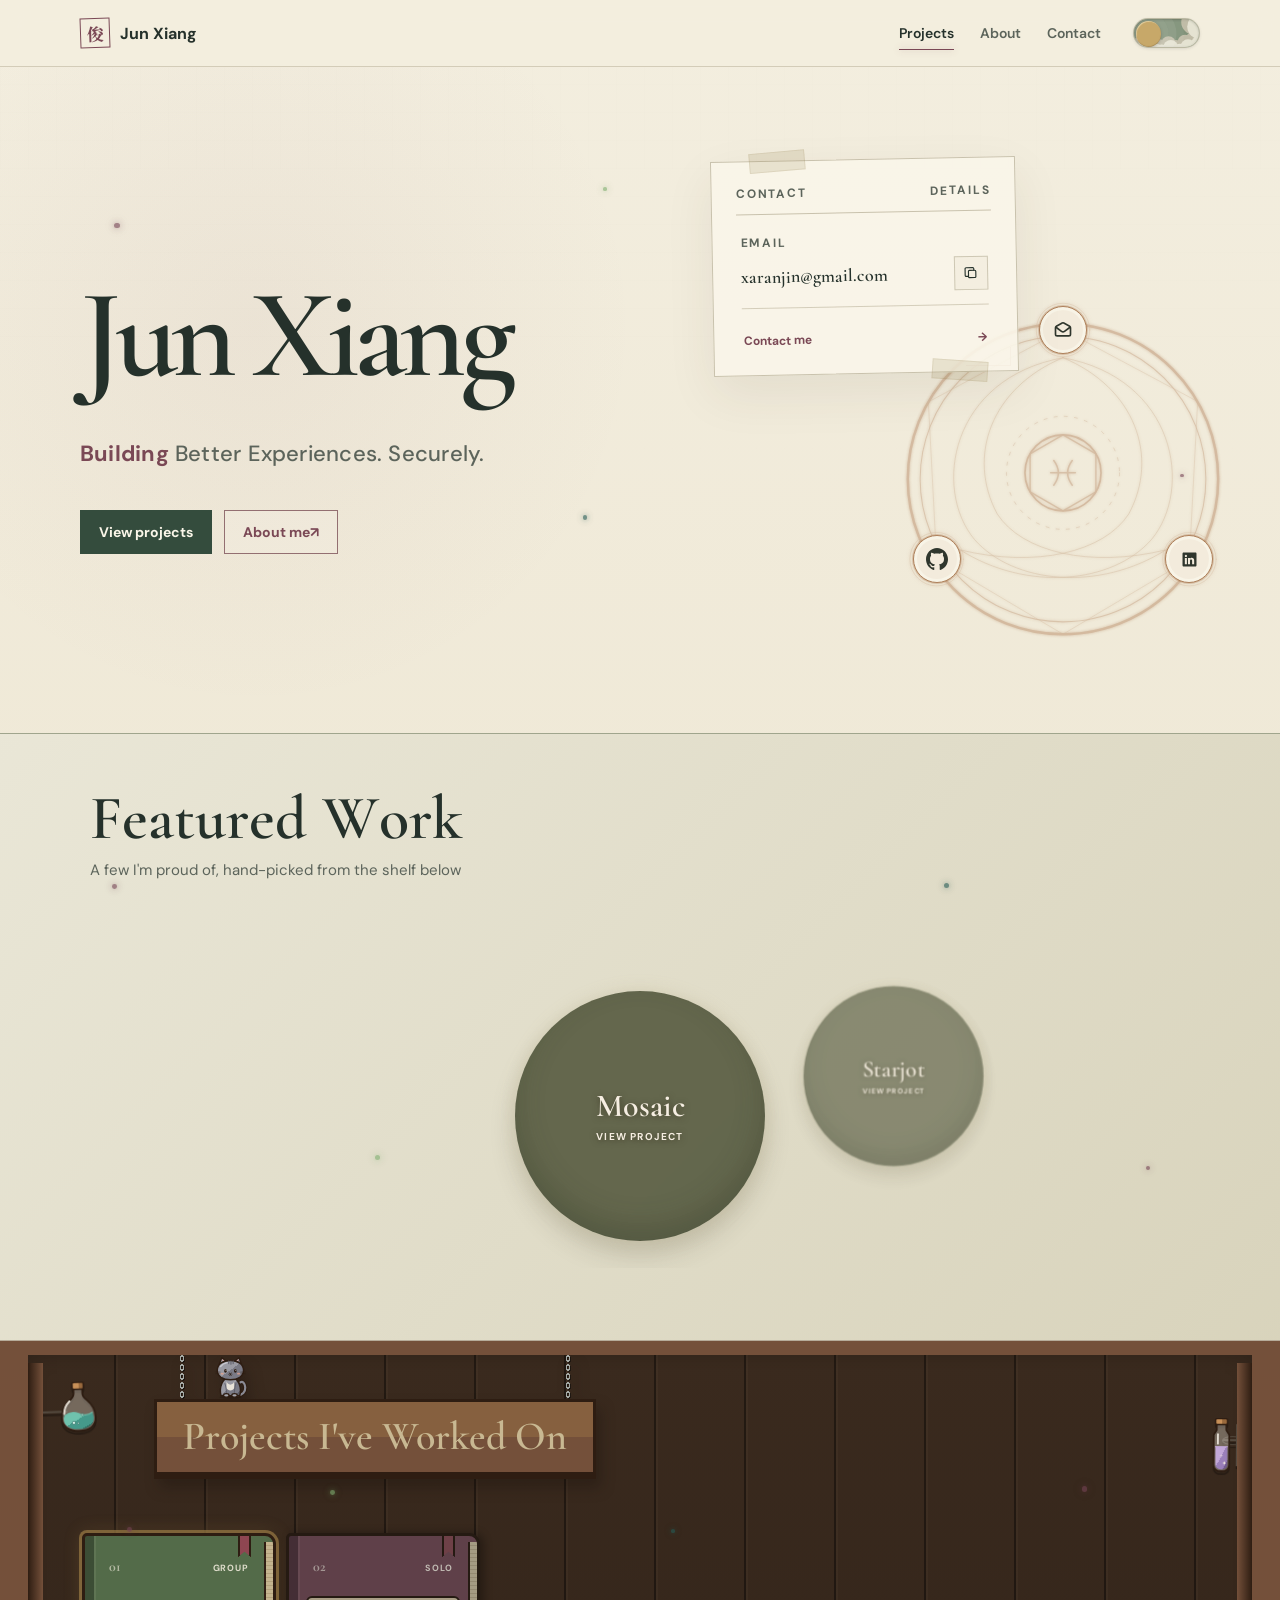
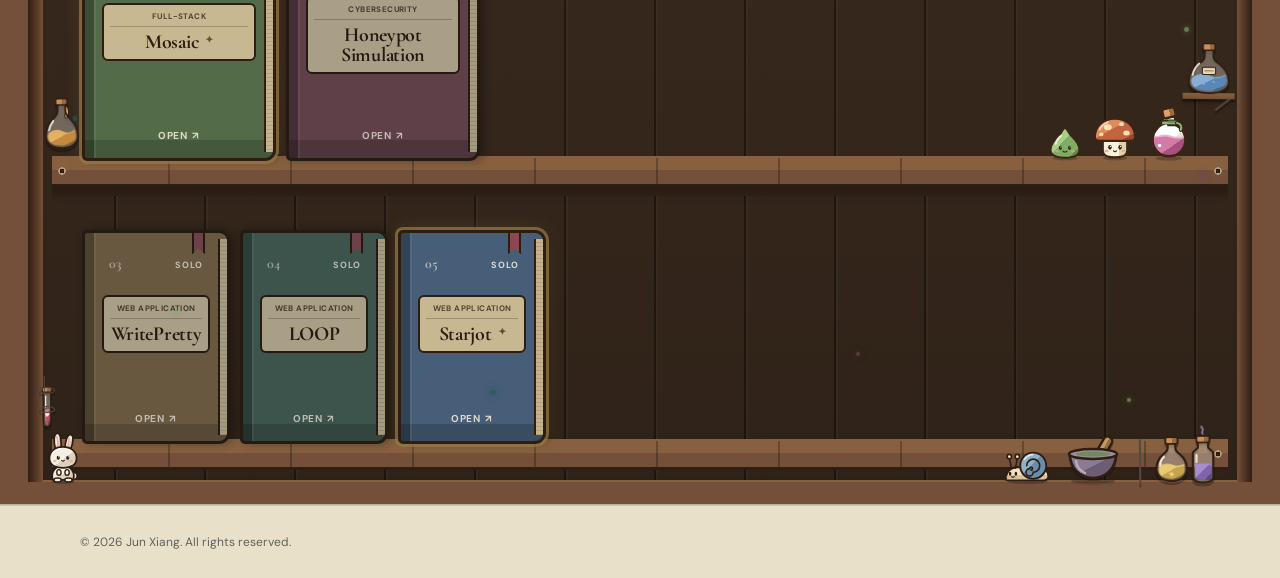
==== index.html @ 61f3265f "Refine accessibility and animation performance - Pause featured canvases and spirit lights only whil" ====
<!DOCTYPE html>
<html lang="en">
<head>
  <meta charset="UTF-8">
  <meta name="viewport" content="width=device-width, initial-scale=1.0">
  <meta name="description" content="My portfolio featuring work in security, full-stack development, and interactive tools.">
  <title>Portfolio | Jun Xiang</title>

  <link rel="preconnect" href="https://fonts.googleapis.com">
  <link rel="preconnect" href="https://fonts.gstatic.com" crossorigin>
  <link href="https://fonts.googleapis.com/css2?family=Cormorant+Garamond:wght@500;600;700&family=DM+Sans:wght@400;500;600;700&display=swap" rel="stylesheet">
  <!-- Logo Character -->
  <link href="https://fonts.googleapis.com/css2?family=Noto+Serif+SC:wght@600&text=%E4%BF%8A&display=swap" rel="stylesheet">

  <!-- Website Icons -->
  <link rel="icon" type="image/png" sizes="32x32" href="assets/icons/portfolio-favicon-32.png"> <!-- For browsers that use 32x32 -->
  <link rel="icon" type="image/png" sizes="16x16" href="assets/icons/portfolio-favicon-16.png"> <!-- For older browsers -->
  <link rel="icon" type="image/svg+xml" sizes="any" href="assets/icons/portfolio-favicon.svg">  <!-- For supported browsers -->
  <link rel="apple-touch-icon" sizes="180x180" href="assets/icons/portfolio-apple-icon.png">    <!-- For apple icons -->

  <!-- Social Sharing Preview -->
  <meta property="og:type" content="website">
  <meta property="og:url" content="https://asorajx.github.io/portfolio/">
  <meta property="og:site_name" content="Jun Xiang">
  <meta property="og:title" content="Portfolio | Jun Xiang">
  <meta property="og:description" content="Things I'm building and learning along the way.">
  <meta property="og:image" content="https://asorajx.github.io/portfolio/assets/icons/share-preview.png">
  <meta property="og:image:width" content="1200">
  <meta property="og:image:height" content="630">
  <meta property="og:image:alt" content="Jun Xiang beside a brush-calligraphy 俊 on parchment, with an ink branch and a plum seal">
  <meta name="twitter:card" content="summary_large_image">
  <meta name="twitter:image" content="https://asorajx.github.io/portfolio/assets/icons/share-preview.png">

  <script>
    try {
      document.documentElement.dataset.theme =
        localStorage.getItem('portfolio-theme') ||
        (matchMedia('(prefers-color-scheme: light)').matches ? 'light' : 'dark');

      if (sessionStorage.getItem('portfolio-page-transition')) {
        document.documentElement.dataset.pageTransition = 'ready';
      }
    } catch (error) {}

    /* Jump straight to a linked section instead of smooth-scrolling the whole page on arrival. */
    if (location.hash) {
      document.documentElement.style.scrollBehavior = 'auto';
      addEventListener('load', () => requestAnimationFrame(() => {
        document.documentElement.style.removeProperty('scroll-behavior');
      }));
    }
  </script>
  <link rel="stylesheet" href="style.css">
  <link rel="stylesheet" href="home.css">
  <link rel="stylesheet" href="shelf.css">
  <link rel="stylesheet" href="featured.css">
  <!-- Book Preview Styles -->
  <link rel="stylesheet" href="projects.css">
  <link rel="stylesheet" href="project-preview.css">
  <meta name="theme-color" content="#f3eedf" media="(prefers-color-scheme: light)">
  <meta name="theme-color" content="#19211d" media="(prefers-color-scheme: dark)">
</head>

<body>
  <a class="skip-link" href="#main">Skip to Content</a>


  <!-- =========================
       Page Transition
       ========================= -->

  <div class="page-transition" aria-hidden="true">
    <svg class="page-transition__filter-defs" aria-hidden="true">
      <filter id="pageTransitionWaterSoft" x="-12%" y="-55%" width="124%" height="210%">
        <feTurbulence
          type="turbulence"
          baseFrequency="0.006 0.009"
          numOctaves="2"
          seed="4"
          result="turbulence"
        >
          <animate
            attributeName="baseFrequency"
            dur="3.2s"
            values="0.006 0.009; 0.011 0.014; 0.006 0.009"
            repeatCount="indefinite"
          ></animate>
        </feTurbulence>
        <feDisplacementMap
          in="SourceGraphic"
          in2="turbulence"
          scale="11"
          xChannelSelector="R"
          yChannelSelector="G"
        ></feDisplacementMap>
      </filter>

      <filter id="pageTransitionWaterStrong" x="-12%" y="-55%" width="124%" height="210%">
        <feTurbulence
          type="turbulence"
          baseFrequency="0.008 0.011"
          numOctaves="2"
          seed="8"
          result="turbulence"
        >
          <animate
            attributeName="baseFrequency"
            dur="2.4s"
            values="0.008 0.011; 0.014 0.018; 0.009 0.013; 0.008 0.011"
            repeatCount="indefinite"
          ></animate>
        </feTurbulence>
        <feDisplacementMap
          in="SourceGraphic"
          in2="turbulence"
          scale="0"
          xChannelSelector="R"
          yChannelSelector="G"
        ></feDisplacementMap>
      </filter>
    </svg>


  </div>


  <!-- =========================
       Header and Navigation
       ========================= -->

  <header class="site-header">
    <div class="container nav-wrapper">
      <a class="logo" href="#home" aria-label="Jun Xiang home">
        <span class="logo-mark" lang="zh-CN" aria-hidden="true">俊</span>
        <span>Jun Xiang</span>
      </a>

      <nav class="nav-links" aria-label="Primary navigation">
        <a class="active" href="#projects">Projects</a>
        <a href="about.html">About</a>
        <a href="#contact" data-contact-nav>Contact</a>
      </nav>

      <label class="theme-toggle theme-switch" title="Toggle light and dark theme">
        <input
          id="themeToggle"
          type="checkbox"
          class="theme-switch__checkbox"
          aria-label="Switch to light theme"
        >

        <span class="theme-switch__container" aria-hidden="true">
          <span class="theme-switch__clouds"></span>

          <span class="theme-switch__stars-container">
            <svg xmlns="http://www.w3.org/2000/svg" viewBox="0 0 144 55" fill="none">
              <path
                fill="currentColor"
                fill-rule="evenodd"
                clip-rule="evenodd"
                d="M135.831 3.00688C135.055 3.85027 134.111 4.29946 133 4.35447C134.111 4.40947 135.055 4.85867 135.831 5.71123C136.607 6.55462 136.996 7.56303 136.996 8.72727C136.996 7.95722 137.172 7.25134 137.525 6.59129C137.886 5.93124 138.372 5.39954 138.98 5.00535C139.598 4.60199 140.268 4.39114 141 4.35447C139.88 4.2903 138.936 3.85027 138.16 3.00688C137.384 2.16348 136.996 1.16425 136.996 0C136.996 1.16425 136.607 2.16348 135.831 3.00688ZM31 23.3545C32.1114 23.2995 33.0551 22.8503 33.8313 22.0069C34.6075 21.1635 34.9956 20.1642 34.9956 19C34.9956 20.1642 35.3837 21.1635 36.1599 22.0069C36.9361 22.8503 37.8798 23.2903 39 23.3545C38.2679 23.3911 37.5976 23.602 36.9802 24.0053C36.3716 24.3995 35.8864 24.9312 35.5248 25.5913C35.172 26.2513 34.9956 26.9572 34.9956 27.7273C34.9956 26.563 34.6075 25.5546 33.8313 24.7112C33.0551 23.8587 32.1114 23.4095 31 23.3545ZM0 36.3545C1.11136 36.2995 2.05513 35.8503 2.83131 35.0069C3.6075 34.1635 3.99559 33.1642 3.99559 32C3.99559 33.1642 4.38368 34.1635 5.15987 35.0069C5.93605 35.8503 6.87982 36.2903 8 36.3545C7.26792 36.3911 6.59757 36.602 5.98015 37.0053C5.37155 37.3995 4.88644 37.9312 4.52481 38.5913C4.172 39.2513 3.99559 39.9572 3.99559 40.7273C3.99559 39.563 3.6075 38.5546 2.83131 37.7112C2.05513 36.8587 1.11136 36.4095 0 36.3545ZM56.8313 24.0069C56.0551 24.8503 55.1114 25.2995 54 25.3545C55.1114 25.4095 56.0551 25.8587 56.8313 26.7112C57.6075 27.5546 57.9956 28.563 57.9956 29.7273C57.9956 28.9572 58.172 28.2513 58.5248 27.5913C58.8864 26.9312 59.3716 26.3995 59.9802 26.0053C60.5976 25.602 61.2679 25.3911 62 25.3545C60.8798 25.2903 59.9361 24.8503 59.1599 24.0069C58.3837 23.1635 57.9956 22.1642 57.9956 21C57.9956 22.1642 57.6075 23.1635 56.8313 24.0069ZM81 25.3545C82.1114 25.2995 83.0551 24.8503 83.8313 24.0069C84.6075 23.1635 84.9956 22.1642 84.9956 21C84.9956 22.1642 85.3837 23.1635 86.1599 24.0069C86.9361 24.8503 87.8798 25.2903 89 25.3545C88.2679 25.3911 87.5976 25.602 86.9802 26.0053C86.3716 26.3995 85.8864 26.9312 85.5248 27.5913C85.172 28.2513 84.9956 28.9572 84.9956 29.7273C84.9956 28.563 84.6075 27.5546 83.8313 26.7112C83.0551 25.8587 82.1114 25.4095 81 25.3545ZM136 36.3545C137.111 36.2995 138.055 35.8503 138.831 35.0069C139.607 34.1635 139.996 33.1642 139.996 32C139.996 33.1642 140.384 34.1635 141.16 35.0069C141.936 35.8503 142.88 36.2903 144 36.3545C143.268 36.3911 142.598 36.602 141.98 37.0053C141.372 37.3995 140.886 37.9312 140.525 38.5913C140.172 39.2513 139.996 39.9572 139.996 40.7273C139.996 39.563 139.607 38.5546 138.831 37.7112C138.055 36.8587 137.111 36.4095 136 36.3545ZM101.831 49.0069C101.055 49.8503 100.111 50.2995 99 50.3545C100.111 50.4095 101.055 50.8587 101.831 51.7112C102.607 52.5546 102.996 53.563 102.996 54.7273C102.996 53.9572 103.172 53.2513 103.525 52.5913C103.886 51.9312 104.372 51.3995 104.98 51.00535C105.598 50.60199 106.268 50.39114 107 50.3545C105.88 50.2903 104.936 49.85027 104.16 49.00688C103.384 48.16348 102.996 47.16425 102.996 46C102.996 47.16425 102.607 48.16348 101.831 49.0069Z"
              ></path>
            </svg>
          </span>

          <span class="theme-switch__circle-container">
            <span class="theme-switch__sun-moon-container">
              <span class="theme-switch__moon">
                <span class="theme-switch__spot"></span>
                <span class="theme-switch__spot"></span>
                <span class="theme-switch__spot"></span>
              </span>
            </span>
          </span>
        </span>
      </label>
    </div>
  </header>

  <main id="main" tabindex="-1">


  <!-- =========================
       Hero and Contact
       ========================= -->

    <section id="home" class="hero">
      <div class="container hero-grid">
        <div class="hero-copy">
          <h1>Jun Xiang</h1>
          <p class="hero-tagline"><span class="hero-tagline__line"><em class="hero-tagline__accent">Building</em> Better Experiences.</span> <span class="hero-tagline__line">Securely.</span></p>
          <div class="hero-actions hero-actions-minimal">
            <a class="primary-button" href="#projects">View projects</a>
            <a class="text-link" href="about.html">About me <span aria-hidden="true">↗</span></a>
          </div>
        </div>

        <div id="contact" class="hero-note-wrap">
          <div class="magic-circle-stage" aria-label="Contact links">
            <svg class="magic-circle" viewBox="0 0 360 360" aria-hidden="true" focusable="false">
              <defs>
                <filter id="magicGlow" x="-35%" y="-35%" width="170%" height="170%">
                  <feGaussianBlur stdDeviation="1.35" result="blur"/>
                  <feMerge>
                    <feMergeNode in="blur"/>
                    <feMergeNode in="SourceGraphic"/>
                  </feMerge>
                </filter>
              </defs>
              <g class="magic-glyph" filter="url(#magicGlow)">

                <circle class="magic-ring magic-ring-outer" cx="180" cy="180" r="151"/>
                <circle class="magic-ring magic-ring-inner" cx="180" cy="180" r="139"/>

                <path class="magic-reflected-lines" d="M180 35 L49 105 L57 258 L180 331 L303 258 L311 105 Z"/>

                <path class="magic-crescent" d="M180 62 C290 82 307 190 266 239 C228 282 145 290 80 249 C154 267 220 251 244 214 C274 158 250 91 180 62 Z"/>
                <path class="magic-crescent" transform="translate(360 0) scale(-1 1)" d="M180 62 C290 82 307 190 266 239 C228 282 145 290 80 249 C154 267 220 251 244 214 C274 158 250 91 180 62 Z"/>

                <circle class="magic-core-orbit" cx="180" cy="174" r="55"/>
                <circle class="magic-core" cx="180" cy="174" r="37"/>

                <path class="magic-core-mark" d="M180 137 L212 155.5 L212 192.5 L180 211 L148 192.5 L148 155.5 Z"/>

                <path class="magic-pisces" d="M171 162 Q180 174 171 186 M189 162 Q180 174 189 186 M168 174 H192"/>

                <circle class="magic-node-halo magic-node-email" cx="180" cy="35" r="26"/>
                <circle class="magic-seal magic-node-email" cx="180" cy="35" r="19"/>

                <circle class="magic-node-halo magic-node-github" cx="57" cy="258" r="26"/>
                <circle class="magic-seal magic-node-github" cx="57" cy="258" r="19"/>

                <circle class="magic-node-halo magic-node-linkedin" cx="303" cy="258" r="26"/>
                <circle class="magic-seal magic-node-linkedin" cx="303" cy="258" r="19"/>

              </g>
            </svg>

            <div class="magic-socials">
              <a
                class="magic-social-link magic-social-email"
                data-magic-node="email"
                href="mailto:xaranjin@gmail.com"
                aria-label="Send email"
                title="Email"
              >
                <span class="magic-social-icon magic-social-icon-email" aria-hidden="true"></span>
              </a>

              <a
                class="magic-social-link magic-social-github"
                data-magic-node="github"
                href="https://github.com/Asorajx"
                aria-label="GitHub"
                title="GitHub"
                target="_blank"
                rel="noopener noreferrer"
              >
                <span class="magic-social-icon magic-social-icon-github" aria-hidden="true"></span>
              </a>

              <a
                class="magic-social-link magic-social-linkedin"
                data-magic-node="linkedin"
                href="https://www.linkedin.com/in/junx1ang/"
                aria-label="LinkedIn"
                title="LinkedIn"
                target="_blank"
                rel="noopener noreferrer"
              >
                <span class="magic-social-icon magic-social-icon-linkedin" aria-hidden="true"></span>
              </a>
            </div>
          </div>

          <aside class="apothecary-note contact-note" aria-label="Contact information">
            <div class="note-topline">
              <span>Contact</span>
              <span>Details</span>
            </div>

            <div class="contact-note-body contact-note-compact">

              <div class="contact-email-block">
                <span class="contact-detail-label">Email</span>
                <div class="contact-email-line">

                  <a class="contact-email-address" href="mailto:xaranjin@gmail.com">xaranjin@gmail.com</a>
                  <button class="contact-copy-button" type="button" data-copy-email="xaranjin@gmail.com" aria-label="Copy email address" title="Copy email address">
                    <svg class="copy-symbol" viewBox="0 0 24 24" aria-hidden="true"><rect x="8" y="8" width="11" height="11" rx="1.5"></rect><path d="M16 8V5.5A1.5 1.5 0 0 0 14.5 4h-10A1.5 1.5 0 0 0 3 5.5v10A1.5 1.5 0 0 0 4.5 17H8"></path></svg>
                    <svg class="copy-check" viewBox="0 0 24 24" aria-hidden="true"><path d="m5 12 4 4 10-10"></path></svg>
                  </button>

                </div>
              </div>

              <button class="contact-form-button" type="button" data-open-contact>
                Contact me <span aria-hidden="true">→</span>
              </button>

            </div>
          </aside>
        </div>
      </div>
    </section>


  <!-- =========================
       Projects
       ========================= -->

    <section id="projects" class="featured-work section" aria-labelledby="featuredWorkTitle">
      <div class="featured-gallery">
        <div class="featured-work-heading">
          <h2 id="featuredWorkTitle" data-shimmer data-wave="false" data-duration="1">Featured Work</h2>
          <p class="featured-work-subtitle">A few I'm proud of, hand-picked from the shelf below</p>
        </div>

        <article class="featured-display">
          <canvas class="featured-background-canvas" aria-hidden="true"></canvas>
          <span class="featured-expansion" aria-hidden="true"></span>
          <div class="featured-list"></div>
          <div id="featuredDetails" class="featured-display-record" aria-labelledby="featuredProjectTitle" aria-hidden="true" inert>
            <button class="featured-dialog-close" type="button" aria-label="Close project details">×</button>
            <p class="eyebrow"></p>
            <h3 id="featuredProjectTitle"></h3>
            <p class="featured-description"></p>
            <a class="featured-display-link" href="#">Explore project <span aria-hidden="true">↗</span></a>
          </div>
        </article>
      </div>
    </section>

    <section id="bookshelf" class="section projects-section">
      <div class="projects-cabinet">
        <div class="bookshelf-stage">
          <div class="bookshelf" aria-label="Project bookshelf">
            <div class="bookshelf-sign">
              <div class="bookshelf-sign-board"><h2>Projects I've Worked On</h2></div>
              <img class="shelf-sprite shelf-sprite--cat" src="assets/shelf/cat.svg" alt="" aria-hidden="true">
            </div>
            <div class="shelf-potions" aria-hidden="true">
              <div class="potion-fixture potion-top-left">
                <span class="potion-bracket potion-bracket-short"></span>
                <img class="potion-bottle potion-round" src="assets/shelf/bottle-teal.svg" alt="">
              </div>

              <div class="potion-fixture potion-upper-right">
                <span class="potion-vial-bracket"></span>
                <img class="potion-bottle potion-vial" src="assets/shelf/bottle-lilac.svg" alt="">
              </div>

              <div class="potion-fixture potion-mid-left">
                <span class="potion-ledge"></span>
                <img class="potion-bottle potion-pear" src="assets/shelf/bottle-amber.svg" alt="">
              </div>

              <div class="potion-fixture potion-mid-right">
                <span class="potion-flask-stand"></span>
                <img class="potion-bottle potion-flask" src="assets/shelf/bottle-blue.svg" alt="">
              </div>

              <div class="potion-fixture potion-lower-left">
                <span class="potion-cage"></span>
                <img class="potion-bottle potion-tube" src="assets/shelf/bottle-ruby.svg" alt="">
              </div>

              <div class="potion-fixture potion-bottom-right potion-pair">
                <span class="potion-ledge potion-ledge-wide"></span>
                <img class="potion-bottle potion-small-round" src="assets/shelf/bottle-gold.svg" alt="">
                <img class="potion-bottle potion-small-square" src="assets/shelf/bottle-violet.svg" alt="">
              </div>

              <img class="mortar-set" src="assets/shelf/mortar.svg" alt="">
              <img class="shelf-sprite shelf-sprite--snail" src="assets/shelf/snail.svg" alt="">
              <img class="shelf-sprite shelf-sprite--bunny" src="assets/shelf/bunny.svg" alt="">
            </div>

            <!-- Project books are generated from the shared project data. -->
            <div id="projectSlider" class="project-library" aria-live="polite"></div>
          </div>
        </div>
      </div>
    </section>

  </main>


  <!-- =========================
       Footer
       ========================= -->

  <footer class="site-footer">
    <div class="container footer-inner">
      <p>© <span id="currentYear">2026</span> Jun Xiang. All rights reserved.</p>
    </div>
  </footer>


  <!-- =========================
       Contact Form
       ========================= -->

  <div id="contactModal" class="contact-modal" aria-hidden="true">
    <div
      id="contactDialog"
      class="contact-dialog"
      role="dialog"
      aria-modal="true"
      aria-labelledby="contactDialogTitle"
      aria-describedby="contactFormNote"
    >
      <button id="contactClose" class="contact-dialog-close" type="button" aria-label="Close contact form">
        <svg viewBox="0 0 24 24" aria-hidden="true"><path d="M7 7l10 10M17 7 7 17"></path></svg>
      </button>

      <div class="note-topline">
        <span>Message</span>
        <span>Contact</span>
      </div>

      <div class="contact-dialog-heading">
        <p class="eyebrow">Get in touch</p>
        <h2 id="contactDialogTitle">Contact me</h2>
      </div>

      <form
        id="contactForm"
        class="contact-form"
        action="https://formspree.io/f/mljgjpdq"
        method="POST"
      >
        <label class="contact-field">
          <span>Name</span>
          <input id="contactName" name="name" type="text" autocomplete="name" required>
        </label>

        <label class="contact-field">
          <span>Email</span>
          <input name="email" type="email" autocomplete="email" required>
        </label>

        <label class="contact-field">
          <span>Message</span>
          <textarea name="message" rows="5" required></textarea>
        </label>

        <p
          id="contactFormNote"
          class="contact-form-note"
          role="status"
          aria-live="polite"
          aria-atomic="true"
        >
          Your message will be sent directly through this form.
        </p>

        <button class="primary-button contact-submit" type="submit">Send message</button>
      </form>
    </div>
  </div>


  <!-- =========================
       Project Preview Overlay
       ========================= -->

  <div id="projectOverlay" class="project-overlay" aria-hidden="true">
    <div id="projectPopup" class="project-popup" role="dialog" aria-modal="true" aria-label="Opening project">
      <div id="popupInner" class="popup-inner">
        <!-- Book Page -->
        <div class="popup-face popup-back">
          <!-- Book Page Preview -->
        </div>
      </div>
    </div>
  </div>


  <!-- =========================
       Scripts
       ========================= -->

  <!-- Project data/renderer loads before the shared interaction script. -->
  <script src="project-data.js"></script>
  <script src="shelf.js"></script>
  <script src="crystal-ball.js"></script>
  <script src="featured.js"></script>
  <script src="project-preview.js"></script>
  <script src="script.js"></script>
</body>
</html>
---- style.css ----
/* =========================
   Theme Colors
   ========================= */

:root {
  --paper: #f3eedf;
  --paper-deep: #e9e0c9;
  --surface: #faf6e9;
  --surface-2: #f0ead8;
  --ink: #25312b;
  --muted: #5c645b;
  --line: #c9c2ad;
  --green: #536f52;
  --green-deep: #344c3d;
  --plum: #7a4855;
  --plum-deep: #5e3440;
  --gold: #9a7b45;
  --max-width: 1120px;
  --text-micro: 12px;
  --text-sm: 14px;
  --text-base: 16px;
  --text-lg: 20px;
  --hit-target: 44px;
  --btn-lift: translateY(-2px);
  --focus-ring: 2px solid var(--gold);
  --focus-ring-offset: 5px;
  --font-serif: "Cormorant Garamond", Georgia, serif;
  --font-sans: "DM Sans", system-ui, sans-serif;
  --shadow: 0 18px 50px rgba(63, 54, 37, 0.08);
  --shelf: #725b46;
  --shelf-dark: #46382c;
  --shelf-back: #5f4d3c;
  --shelf-back-deep: #4d3e31;
  --projects-bg: #e5ddcf;
  --projects-bg-deep: #d8cdbc;
  --projects-accent: #927f72;
  --magic: #a56d43;
  --magic-glow: rgba(165, 109, 67, .18);
  --toggle-day-bg: #819279;
  --toggle-night-bg: #26342f;
  --toggle-sun: #c7a869;
  --toggle-moon: #e2dccd;
  --toggle-moon-spot: #8f7c74;
  --toggle-stars: #e9e0c9;
  --toggle-cloud: #f3eedf;
  --toggle-cloud-back: #c9c2ad;
  --spirit-a: #754354;
  --spirit-b: #7fae70;
  --spirit-c: #245b55;
}

/* Dark mode overrides the shared theme colors above. */
[data-theme="dark"] {
  --paper: #19211d;
  --paper-deep: #202a24;
  --surface: #232e28;
  --surface-2: #29362f;
  --ink: #eee9da;
  --muted: #b7b9ad;
  --line: #465249;
  --green: #90aa7f;
  --green-deep: #bfd0a6;
  --plum: #c07c8f;
  --plum-deep: #d59aae;
  --gold: #c7a869;
  --shadow: 0 18px 55px rgba(0, 0, 0, 0.24);
  --shelf: #4d4136;
  --shelf-dark: #2f2822;
  --shelf-back: #40362d;
  --shelf-back-deep: #332b24;
  --projects-bg: #292724;
  --projects-bg-deep: #332d2c;
  --projects-accent: #8f7c74;
  --magic: #d18a54;
  --magic-glow: rgba(209, 138, 84, .28);
  --toggle-day-bg: #819279;
  --toggle-night-bg: #26342f;
  --toggle-sun: #d0b474;
  --toggle-moon: #eee9da;
  --toggle-moon-spot: #8f7c74;
  --toggle-stars: #eee9da;
  --toggle-cloud: #d9d4c5;
  --toggle-cloud-back: #92998f;
  --spirit-a: #95556b;
  --spirit-b: #9acb85;
  --spirit-c: #4f8c82;
}


/* =========================
   Base Styles
   ========================= */

* { box-sizing: border-box; }
html { scroll-behavior: smooth; }
body {
  margin: 0;
  background:
    radial-gradient(circle at 20% 15%, rgba(122, 72, 85, 0.055), transparent 24rem),
    linear-gradient(180deg, var(--paper) 0%, var(--paper-deep) 100%);
  color: var(--ink);
  font-family: var(--font-sans);
  transition: background 240ms ease, color 240ms ease;
}

body::before {
  content: "";
  position: fixed;
  inset: 0;
  pointer-events: none;
  opacity: 0.22;
  background-image:
    linear-gradient(rgba(80, 65, 43, 0.035) 1px, transparent 1px),
    linear-gradient(90deg, rgba(80, 65, 43, 0.025) 1px, transparent 1px);
  background-size: 28px 28px;
  mask-image: linear-gradient(to bottom, #000, transparent 75%);
}

body.popup-open { overflow: hidden; }
a { color: inherit; text-decoration: none; }
button { font: inherit; }
img { max-width: 100%; }


/* =========================
   Shared Layout
   ========================= */

.container { width: min(calc(100% - 48px), var(--max-width)); margin-inline: auto; }
.section { position: relative; padding: 96px 0; overflow: hidden; }
.section > .container { position: relative; z-index: 2; }
.eyebrow {
  margin: 0 0 12px;
  color: var(--plum);
  font-size: 12px;
  font-weight: 700;
  letter-spacing: 0.18em;
  text-transform: uppercase;
}


/* =========================
   Header and Navigation
   ========================= */

.site-header {
  position: sticky;
  top: 0;
  z-index: 100;
  border-bottom: 1px solid color-mix(in srgb, var(--line) 78%, transparent);
  background: color-mix(in srgb, var(--paper) 88%, transparent);
  backdrop-filter: blur(14px);
}
.nav-wrapper { min-height: 66px; display: flex; align-items: center; gap: 32px; }
.logo {
  display: inline-flex;
  align-items: center;
  gap: 10px;
  margin-right: auto;
  font-weight: 700;
}
.logo-mark {
  width: 30px;
  height: 30px;
  display: grid;
  place-items: center;
  border: 1px solid var(--plum);
  color: var(--plum);
  font-family: 'Noto Serif SC', var(--font-serif);
  font-size: 17px;
  transform: rotate(-2deg);
}
.nav-links {
  --nav-highlight-left: 0px;
  --nav-highlight-width: 0px;
  position: relative;
  display: flex;
  align-items: center;
  gap: 26px;
}

.nav-links::after {
  content: "";
  position: absolute;
  left: 0;
  bottom: -8px;
  width: var(--nav-highlight-width);
  height: 1px;
  background: var(--plum);
  box-shadow: 0 0 7px color-mix(in srgb, var(--plum) 45%, transparent);
  opacity: var(--nav-highlight-opacity, 0);
  transform: translateX(var(--nav-highlight-left));
  transition:
    width 280ms cubic-bezier(.22, 1, .36, 1),
    transform 280ms cubic-bezier(.22, 1, .36, 1),
    opacity 160ms ease;
  pointer-events: none;
}

.nav-links a {
  color: var(--muted);
  font-size: 14px;
  font-weight: 600;
  transition: color 160ms ease;
}

.nav-links a:hover,
.nav-links a:focus-visible,
.nav-links a.active {
  color: var(--ink);
}


/* =========================
   Theme Toggle
   ========================= */

.theme-switch {
  --toggle-size: 12px;
  --container-width: 5.625em;
  --container-height: 2.5em;
  --container-radius: 6.25em;
  --circle-container-diameter: 3.375em;
  --sun-moon-diameter: 2.125em;
  --circle-container-offset: calc(
    (var(--circle-container-diameter) - var(--container-height)) / 2 * -1
  );
  --transition: .5s cubic-bezier(0, -.02, .4, 1.25);
  --circle-transition: .3s cubic-bezier(0, -.02, .35, 1.17);
  position: relative;
  flex: 0 0 auto;
  display: inline-flex;
  align-items: center;
  line-height: 1;
  font-size: var(--toggle-size);
}

.theme-switch,
.theme-switch *,
.theme-switch *::before,
.theme-switch *::after {
  box-sizing: border-box;
}

.theme-switch__container {
  position: relative;
  width: var(--container-width);
  display: block;
  height: var(--container-height);
  overflow: hidden;
  border: 1px solid color-mix(in srgb, var(--line) 82%, transparent);
  border-radius: var(--container-radius);
  background: var(--toggle-day-bg);
  box-shadow:
    inset 0 .05em .187em rgba(44, 39, 30, .20),
    0 1px 3px rgba(44, 39, 30, .12);
  cursor: pointer;
  transition: var(--transition);
}

.theme-switch__container::before {
  content: "";
  position: absolute;
  z-index: 1;
  inset: 0;
  border-radius: inherit;
  box-shadow:
    inset 0 .05em .187em rgba(31, 39, 34, .18),
    inset 0 -.04em .10em rgba(255, 255, 255, .12);
  pointer-events: none;
}

/* Keep the native checkbox keyboard-accessible while hiding it visually. */
.theme-switch__checkbox {
  position: absolute;
  width: 1px;
  height: 1px;
  margin: 0;
  opacity: 0;
  pointer-events: none;
}

.theme-switch__checkbox:focus-visible + .theme-switch__container {
  outline: 2px solid color-mix(in srgb, var(--green) 62%, #fff);
  outline-offset: 3px;
}

.theme-switch__circle-container {
  position: absolute;
  top: var(--circle-container-offset);
  left: var(--circle-container-offset);
  width: var(--circle-container-diameter);
  height: var(--circle-container-diameter);
  display: flex;
  border-radius: var(--container-radius);
  background: rgba(255, 255, 255, .08);
  box-shadow:
    inset 0 0 0 3.375em rgba(255, 255, 255, .06),
    0 0 0 .625em rgba(255, 255, 255, .07),
    0 0 0 1.25em rgba(255, 255, 255, .045);
  pointer-events: none;
  transition: var(--circle-transition);
}

.theme-switch__sun-moon-container {
  position: relative;
  z-index: 2;
  width: var(--sun-moon-diameter);
  height: var(--sun-moon-diameter);
  margin: auto;
  overflow: hidden;
  border-radius: var(--container-radius);
  background: var(--toggle-sun);
  box-shadow:
    inset .062em .062em .062em rgba(255, 248, 218, .50),
    inset 0 -.062em .062em rgba(99, 75, 38, .32);
  filter: drop-shadow(.062em .125em .125em rgba(37, 31, 24, .24));
  pointer-events: auto;
  transition: var(--transition);
}

.theme-switch__moon {
  position: relative;
  width: 100%;
  height: 100%;
  display: block;
  border-radius: inherit;
  background: var(--toggle-moon);
  box-shadow:
    inset .062em .062em .062em rgba(255, 255, 255, .40),
    inset 0 -.062em .062em rgba(90, 83, 75, .28);
  transform: translateX(100%);
  transition: var(--transition);
}

.theme-switch__spot {
  position: absolute;
  top: .75em;
  left: .312em;
  width: .75em;
  height: .75em;
  border-radius: var(--container-radius);
  background: var(--toggle-moon-spot);
  box-shadow: inset 0 .0312em .062em rgba(45, 38, 42, .25);
}

.theme-switch__spot:nth-of-type(2) {
  top: .937em;
  left: 1.375em;
  width: .375em;
  height: .375em;
}

.theme-switch__spot:nth-of-type(3) {
  top: .312em;
  left: .812em;
  width: .25em;
  height: .25em;
}

.theme-switch__clouds {
  position: absolute;
  bottom: -.625em;
  left: .312em;
  width: 1.25em;
  height: 1.25em;
  border-radius: var(--container-radius);
  background: var(--toggle-cloud);
  box-shadow:
    .937em .312em var(--toggle-cloud),
    -.312em -.312em var(--toggle-cloud-back),
    1.437em .375em var(--toggle-cloud),
    .5em -.125em var(--toggle-cloud-back),
    2.187em 0 var(--toggle-cloud),
    1.25em -.062em var(--toggle-cloud-back),
    2.937em .312em var(--toggle-cloud),
    2em -.312em var(--toggle-cloud-back),
    3.625em -.062em var(--toggle-cloud),
    2.625em 0 var(--toggle-cloud-back),
    4.5em -.312em var(--toggle-cloud),
    3.375em -.437em var(--toggle-cloud-back),
    4.625em -1.75em 0 .437em var(--toggle-cloud),
    4em -.625em var(--toggle-cloud-back),
    4.125em -2.125em 0 .437em var(--toggle-cloud-back);
  opacity: .88;
  transition: var(--transition);
}

.theme-switch__stars-container {
  position: absolute;
  top: -100%;
  left: .312em;
  width: 2.75em;
  height: auto;
  color: var(--toggle-stars);
  opacity: .86;
  transition: var(--transition);
}

/* Checked represents the portfolio's dark theme. */
.theme-switch__checkbox:checked + .theme-switch__container {
  background: var(--toggle-night-bg);
}

.theme-switch__checkbox:checked + .theme-switch__container .theme-switch__circle-container {
  left: calc(
    100% - var(--circle-container-offset) - var(--circle-container-diameter)
  );
}

.theme-switch__circle-container:hover {
  left: calc(var(--circle-container-offset) + .187em);
}

.theme-switch__checkbox:checked +
.theme-switch__container
.theme-switch__circle-container:hover {
  left: calc(
    100% - var(--circle-container-offset) -
    var(--circle-container-diameter) - .187em
  );
}

.theme-switch__checkbox:checked + .theme-switch__container .theme-switch__moon {
  transform: translateX(0);
}

.theme-switch__checkbox:checked + .theme-switch__container .theme-switch__clouds {
  bottom: -4.062em;
}

.theme-switch__checkbox:checked +
.theme-switch__container
.theme-switch__stars-container {
  top: 50%;
  transform: translateY(-50%);
}


/* =========================
   Page Transition
   ========================= */

.page-transition {
  position: fixed;
  z-index: 1000;
  inset: 0;
  visibility: hidden;
  pointer-events: none;
}

.page-transition__filter-defs {
  position: absolute;
  width: 0;
  height: 0;
}

/* Apply the stronger liquid distortion while leaving the current page. */
html.page-transition-active .site-header,
html.page-transition-active main,
html.page-transition-active .site-footer {
  filter: url("#pageTransitionWaterStrong");
  will-change: filter;
}

/* Keep a softer liquid distortion while the destination page settles in. */
html[data-page-transition="ready"] .site-header,
html[data-page-transition="ready"] main,
html[data-page-transition="ready"] .site-footer {
  filter: url("#pageTransitionWaterSoft");
  will-change: filter;
}

.page-transition.is-covering,
.page-transition.is-revealing,
html[data-page-transition="ready"] .page-transition {
  visibility: visible;
  pointer-events: auto;
}

html.page-transition-active,
html[data-page-transition="ready"] {
  overflow: hidden;
}


/* =========================
   Cabinet Colours
   ========================= */

/* Bookshelf and project book tabs */
:root {
  --cabinet-line: #2e1d12;
  --cabinet-wood: #74503a;
  --cabinet-wood-light: #86603f;
  --cabinet-back: #3a2a1e;
  --cabinet-back-deep: #2f2218;
  --cabinet-label: #c8b892;
  --cabinet-label-shade: #b2a07b;
  --cabinet-pages: #c4b48f;
}
[data-theme="dark"] {
  --cabinet-line: #1a110a;
  --cabinet-wood: #553c2a;
  --cabinet-wood-light: #644733;
  --cabinet-back: #2a1f16;
  --cabinet-back-deep: #221911;
  --cabinet-label: #a39577;
  --cabinet-label-shade: #8f8164;
  --cabinet-pages: #a19374;
}


/* =========================
   Shared Components
   ========================= */

.text-link { color: var(--plum); font-size: 14px; font-weight: 700; }

/* Shared sticky note used for contact/profile notes. */
.apothecary-note {
  position: relative;
  min-height: 390px;
  padding: 24px 24px 22px;
  border: 1px solid var(--line);
  background: color-mix(in srgb, var(--surface) 90%, transparent);
  box-shadow: var(--shadow);
  transform: rotate(1.3deg);
}

.apothecary-note::before, .apothecary-note::after {
  content: "";
  position: absolute;
  width: 54px;
  height: 18px;
  background: rgba(150, 129, 79, 0.17);
  border: 1px solid rgba(150, 129, 79, 0.14);
}
.apothecary-note::before { top: -10px; left: 38px; transform: rotate(-4deg); }
.apothecary-note::after { right: 30px; bottom: -9px; transform: rotate(5deg); }
.note-topline, .record-label {
  display: flex;
  justify-content: space-between;
  gap: 18px;
  padding-bottom: 12px;
  border-bottom: 1px solid var(--line);
  color: var(--muted);
  font-size: var(--text-micro);
  font-weight: 700;
  letter-spacing: 0.16em;
  text-transform: uppercase;
}


/* =========================
   Ambient Spirit Lights
   ========================= */

.spirit-layer {
  position: absolute;
  z-index: 1;
  inset: 0;
  overflow: hidden;
  pointer-events: none;
  contain: layout paint style;
}

.spirit-light {
  position: absolute;
  width: var(--spirit-size, 5px);
  height: var(--spirit-size, 5px);
  border-radius: 50%;
  background: var(--spirit-colour);
  box-shadow:
    0 0 6px color-mix(in srgb, var(--spirit-colour) 86%, transparent),
    0 0 14px color-mix(in srgb, var(--spirit-colour) 42%, transparent);
  opacity: .7;
  animation:
    spirit-firefly-drift var(--spirit-drift-duration) ease-in-out var(--spirit-delay) infinite alternate;
}

.spirit-light::before {
  content: "";
  position: absolute;
  inset: -5px;
  border-radius: inherit;
  background:
    radial-gradient(
      circle,
      color-mix(in srgb, var(--spirit-colour) 72%, transparent) 0 18%,
      color-mix(in srgb, var(--spirit-colour) 30%, transparent) 42%,
      transparent 72%
    );
  opacity: .2;
  transform: scale(.65);
  animation:
    spirit-firefly-glow var(--spirit-glow-duration) ease-in-out var(--spirit-delay) infinite;
}

.spirit-light:nth-child(3n)::before {
  inset: -6px;
}

.spirit-light:nth-child(4n)::before {
  inset: -4px;
}

/* Keep the bookshelf's lights sparse on smaller screens. */
@media (max-width: 680px) {
  #bookshelf .spirit-light:not(:nth-child(3n + 1)) { display: none; }
  #projects .spirit-light:nth-child(even) { display: none; }
}

/* Off-screen sections hold their lights and shelf sprites mid-motion. */
.is-offscreen .spirit-light,
.is-offscreen .spirit-light::before,
.is-offscreen .shelf-sprite {
  animation-play-state: paused;
}

.spirit-light.still {
  opacity: .68;
  animation: none;
}

.spirit-light.still::before {
  opacity: .36;
  transform: scale(.9);
  animation: none;
}

[data-theme="light"] .spirit-light {
  opacity: .62;
  box-shadow:
    0 0 7px color-mix(in srgb, var(--spirit-colour) 68%, transparent),
    0 0 16px color-mix(in srgb, var(--spirit-colour) 30%, transparent);
}

[data-theme="light"] .spirit-light::before {
  opacity: .2;
}

@keyframes spirit-firefly-glow {
  0%, 100% {
    opacity: .12;
    transform: scale(.55);
  }

  50% {
    opacity: .9;
    transform: scale(1.2);
  }
}

@keyframes spirit-firefly-drift {
  0% {
    transform: translate(0, 0);
  }

  33% {
    transform: translate(var(--spirit-x1), var(--spirit-y1));
  }

  66% {
    transform: translate(var(--spirit-x2), var(--spirit-y2));
  }

  100% {
    transform: translate(var(--spirit-x3), var(--spirit-y3));
  }
}


/* =========================
   Footer
   ========================= */

.site-footer {
  padding: 28px 0;
  border-top: 1px solid var(--line);
  color: var(--muted);
  font-size: 12px;
}
.footer-inner { display: flex; justify-content: space-between; gap: 20px; }
.footer-inner p { margin: 0; }


/* =========================
   Responsive CSS
   ========================= */

@media (max-width: 840px) {
  .apothecary-note { max-width: 500px; }
}

@media (max-width: 680px) {
  .container { width: min(calc(100% - 30px), var(--max-width)); }
  .site-header { position: relative; }
  .nav-wrapper { min-height: 72px; flex-wrap: wrap; gap: 12px 18px; padding: 12px 0; }
  .logo { flex: 1; }

  .nav-links {
    order: 3;
    width: 100%;
    gap: 0;
    border-top: 1px solid var(--line);
  }

  .nav-links a {
    flex: 1;
    min-height: 44px;
    display: grid;
    place-items: center;
    font-size: 13px;
  }
  .nav-links::after { bottom: 0; }
  .theme-toggle { margin-left: auto; }
  .apothecary-note { min-height: 0; padding: 20px; transform: none; }
  .section { padding: 72px 0; }
  .footer-inner { flex-direction: column; gap: 8px; }
}

/* Reduced motion applies to shared and page-specific animations. */
@media (prefers-reduced-motion: reduce) {
  *,
  *::before,
  *::after {
    scroll-behavior: auto !important;
    transition-duration: .01ms !important;
    animation-duration: .01ms !important;
    animation-iteration-count: 1 !important;
  }
}

/* =========================
   Shimmer Text
   ========================= */

/* Shimmer Text: add data-shimmer (optional data-wave, data-duration) to any text. */
.shimmer-text {
  --shimmer-base: color-mix(in srgb, var(--ink) 58%, var(--paper));
  --shimmer-highlight: var(--ink);
  --peak-transform: none;
}

.shimmer-text[data-wave="true"] {
  --peak-transform: translateY(-4px) rotate(6deg);
}

.shimmer-word {
  display: inline-block;
  white-space: nowrap;
}

.shimmer-letter {
  display: inline-block;
  color: var(--shimmer-base);
  animation: shimmer var(--loop) ease-in-out infinite;
  animation-delay: calc(var(--i) * var(--stagger));
}

@keyframes shimmer {
  0%, 40%, 100% {
    color: var(--shimmer-base);
    transform: none;
  }

  20% {
    color: var(--shimmer-highlight);
    transform: var(--peak-transform);
  }
}

@media (prefers-reduced-motion: reduce) {
  .shimmer-letter {
    color: inherit;
    animation: none;
  }
}


/* =========================
   Shared Interaction Details
   ========================= */
.apothecary-note {
  transition: border-color 240ms ease, box-shadow 240ms ease;
}
.apothecary-note:hover,
.apothecary-note:focus-within {
  border-color: var(--gold);
  box-shadow: var(--shadow), 0 0 28px color-mix(in srgb, var(--gold) 9%, transparent);
}
.text-link span { display: inline-block; transition: transform 220ms ease; }
.text-link:hover span { transform: translate(2px, -2px); }
.primary-button:focus-visible,
.text-link:focus-visible,
.featured-display-link:focus-visible,
.project-detail-button:focus-visible {
  outline: var(--focus-ring);
  outline-offset: var(--focus-ring-offset);
}
@media (prefers-reduced-motion: no-preference) {
  .apothecary-pending { opacity: 0; }
  .apothecary-arrive { animation: apothecary-arrive 1100ms cubic-bezier(.16,1,.3,1) var(--arrive-delay, 0ms) both; }
  @keyframes apothecary-arrive {
    from { opacity: 0; translate: 0 48px; filter: blur(6px); }
    60% { filter: blur(0); }
    to { opacity: 1; translate: 0 0; filter: blur(0); }
  }
  .primary-button:active, .hero-actions .text-link:active { transform: translateY(1px) scale(.98); }
}


/* =========================
   Accessibility Helpers
   ========================= */

.skip-link {
  position: fixed;
  z-index: 2000;
  top: 8px;
  left: 8px;
  padding: 10px 16px;
  background: var(--surface);
  color: var(--ink);
  border: 1px solid var(--plum);
  font-size: var(--text-sm);
  font-weight: 700;
  transform: translateY(-160%);
}

.skip-link:focus-visible {
  transform: none;
  outline: 2px solid var(--plum);
  outline-offset: 2px;
}

main:focus { outline: none; }
html { color-scheme: light; }
html[data-theme="dark"] { color-scheme: dark; }

/* Expand small hit areas to 44px without changing the visual layout. */
.logo,
.nav-links a,
.contact-copy-button,
.contact-dialog-close,
.featured-dialog-close,
.contact-form-button,
.featured-display-link,
.contact-email-address,
.project-back-link {
  position: relative;
}

.logo::before,
.nav-links a::before,
.contact-copy-button::before,
.contact-dialog-close::before,
.featured-dialog-close::before,
.contact-form-button::before,
.featured-display-link::before,
.contact-email-address::before,
.project-back-link::before {
  content: "";
  position: absolute;
  top: 50%;
  left: 50%;
  width: max(100%, var(--hit-target));
  height: max(100%, var(--hit-target));
  transform: translate(-50%, -50%);
}

h1, h2, h3 { text-wrap: balance; }
---- home.css ----
/* =========================
   Home Hero
   ========================= */

.hero { position: relative; min-height: 610px; padding: 82px 0 44px; overflow: hidden; }
.hero > .container { position: relative; z-index: 2; }
.hero-grid {
  display: grid;
  grid-template-columns: minmax(0, 1fr) minmax(390px, 0.86fr);
  gap: 52px;
  align-items: center;
}

.hero-copy { padding: 20px 0; }
.hero-note-wrap {
  position: relative;
  width: min(100%, 430px);
  min-height: 540px;
  display: grid;
  align-items: start;
  justify-self: end;
  isolation: isolate;
  scroll-margin-top: 96px;
}

/* A subtle leader line makes the note read as an annotation of the sigil. */
.hero-note-wrap::after {
  content: "";
  position: absolute;
  z-index: 1;
  top: 198px;
  left: 196px;
  width: 44px;
  height: 18px;
  border-right: 1px solid color-mix(in srgb, var(--magic) 54%, transparent);
  border-bottom: 1px solid color-mix(in srgb, var(--magic) 54%, transparent);
  pointer-events: none;
  opacity: .72;
}

/* Keep the contact links aligned with the three seal circles. */
.magic-circle-stage {
  position: absolute;
  z-index: 0;
  width: 370px;
  height: 370px;
  top: 145px;
  right: -48px;
}

.magic-circle {
  --magic-low: .38;
  --magic-high: .55;
  position: absolute;
  inset: 0;
  width: 100%;
  height: 100%;
  color: var(--magic);
  fill: none;
  stroke: currentColor;
  opacity: var(--magic-low);
  pointer-events: none;
  transform-origin: 50% 50%;
  animation: magic-breathe 6.8s ease-in-out infinite;
}

.magic-socials {
  position: absolute;
  inset: 0;
  z-index: 2;
  pointer-events: none;
}

.magic-social-link {
  position: absolute;
  width: 48px;
  height: 48px;
  display: grid;
  place-items: center;
  padding: 0;
  border: 1px solid color-mix(in srgb, var(--magic) 78%, var(--line));
  border-radius: 50%;
  background: color-mix(in srgb, var(--surface) 92%, var(--magic) 8%);
  color: color-mix(in srgb, var(--ink) 92%, var(--magic));
  box-shadow:
    inset 0 0 0 3px color-mix(in srgb, var(--surface) 88%, transparent),
    0 0 0 1px color-mix(in srgb, var(--magic) 30%, transparent),
    0 0 8px color-mix(in srgb, var(--magic) 12%, transparent);
  cursor: pointer;
  pointer-events: auto;
  transform: translate(-50%, -50%);
  animation: magic-social-idle 4.8s ease-in-out infinite;
  transition:
    background 160ms ease,
    border-color 160ms ease,
    box-shadow 160ms ease,
    color 160ms ease,
    filter 160ms ease,
    transform 160ms ease;
}

.magic-social-email { animation-delay: 0s; }
.magic-social-github { animation-delay: 1.6s; }
.magic-social-linkedin { animation-delay: 3.2s; }

.magic-social-link:hover,
.magic-social-link:focus-visible {
  border-color: color-mix(in srgb, var(--magic) 88%, var(--ink));
  background: color-mix(in srgb, var(--surface) 78%, var(--magic) 22%);
  color: var(--ink);
  box-shadow:
    inset 0 0 0 3px color-mix(in srgb, var(--surface) 82%, transparent),
    0 0 0 2px color-mix(in srgb, var(--magic) 48%, transparent),
    0 0 18px color-mix(in srgb, var(--magic) 52%, transparent);
  filter: drop-shadow(0 0 7px color-mix(in srgb, var(--magic) 48%, transparent));
  animation-play-state: paused;
  transform: translate(-50%, -50%) scale(1.1);
}

.magic-social-link:focus-visible {
  outline: 2px solid color-mix(in srgb, var(--green) 62%, #fff);
  outline-offset: 5px;
}

.magic-social-icon {
  width: 21px;
  height: 21px;
  display: block;
  background: currentColor;
  opacity: 1;
  transition: opacity 160ms ease, transform 160ms ease;
  -webkit-mask-position: center;
  -webkit-mask-repeat: no-repeat;
  -webkit-mask-size: contain;
  mask-position: center;
  mask-repeat: no-repeat;
  mask-size: contain;
}

.magic-social-icon-email {
  -webkit-mask-image: url("assets/icons/email.svg");
  mask-image: url("assets/icons/email.svg");
}

.magic-social-icon-github {
  -webkit-mask-image: url("assets/icons/github.svg");
  mask-image: url("assets/icons/github.svg");
}

.magic-social-icon-linkedin {
  -webkit-mask-image: url("assets/icons/linkedin.svg");
  mask-image: url("assets/icons/linkedin.svg");
}

.magic-social-icon-email { width: 20px; height: 20px; }
.magic-social-icon-github { width: 22px; height: 22px; }
.magic-social-icon-linkedin { width: 21px; height: 21px; }

.magic-social-link:hover .magic-social-icon,
.magic-social-link:focus-visible .magic-social-icon {
  opacity: 1;
  transform: scale(1.08);
}

/* Match the interactive icons to the three SVG seal centers. */
.magic-social-email {
  top: 9.72%;
  left: 50%;
}

.magic-social-github {
  top: 71.67%;
  left: 15.83%;
}

.magic-social-linkedin {
  top: 71.67%;
  left: 84.17%;
}

.magic-glyph {
  stroke-linecap: round;
  stroke-linejoin: round;
  transform-box: fill-box;
  transform-origin: center;
}

.magic-ring-outer { stroke-width: 2.4; }
.magic-ring-inner { stroke-width: 1; opacity: .72; }

.magic-reflected-lines {
  stroke-width: .9;
  opacity: .38;
}

/* A crescent sweeps between the contact seals. */
.magic-crescent { stroke-width: .9; opacity: .48; transition: opacity 400ms ease; }

.magic-core-orbit {
  stroke-width: .9;
  stroke-dasharray: 3 7;
  opacity: .46;
}

.magic-core { stroke-width: 1.6; }

.magic-core-mark {
  stroke-width: 1.35;
  opacity: .8;
}

/* The Pisces glyph sits within the existing central seal. */
.magic-pisces { stroke-width: 1.5; opacity: .8; transition: opacity 400ms ease, stroke-width 400ms ease; }

.magic-circle-stage.is-resonating .magic-crescent { opacity: .75; }
.magic-circle-stage.is-resonating .magic-pisces { opacity: 1; stroke-width: 2; }

@media (prefers-reduced-motion: no-preference) {
  .magic-core-orbit { animation: magic-orbit-drift 12s linear infinite; }
  @keyframes magic-orbit-drift { to { stroke-dashoffset: -40; } }
}

.magic-node-halo {
  stroke-width: .9;
  opacity: .34;
  transition: opacity 160ms ease, stroke-width 160ms ease;
}

.magic-seal {
  fill: color-mix(in srgb, var(--surface) 18%, transparent);
  stroke-width: 1.45;
  opacity: .72;
  transition: fill 160ms ease, opacity 160ms ease, stroke-width 160ms ease;
}

.magic-circle-stage.is-resonating .magic-glyph {
  animation: magic-resonate 190ms linear infinite;
}

.magic-circle-stage.is-email .magic-node-email,
.magic-circle-stage.is-github .magic-node-github,
.magic-circle-stage.is-linkedin .magic-node-linkedin {
  stroke-width: 2.3;
  opacity: 1;
}

.magic-circle-stage.is-email .magic-node-email.magic-node-halo,
.magic-circle-stage.is-github .magic-node-github.magic-node-halo,
.magic-circle-stage.is-linkedin .magic-node-linkedin.magic-node-halo {
  opacity: .82;
}

.magic-circle-stage.is-email .magic-node-email.magic-seal,
.magic-circle-stage.is-github .magic-node-github.magic-seal,
.magic-circle-stage.is-linkedin .magic-node-linkedin.magic-seal {
  fill: color-mix(in srgb, var(--magic) 18%, var(--surface));
  opacity: 1;
}

[data-theme="dark"] .magic-circle { --magic-low: .27; --magic-high: .48; }

@keyframes magic-breathe {
  0%, 100% {
    opacity: var(--magic-low);
    transform: scale(.992);
    filter: drop-shadow(0 0 3px color-mix(in srgb, var(--magic) 16%, transparent));
  }

  50% {
    opacity: var(--magic-high);
    transform: scale(1.008);
    filter:
      drop-shadow(0 0 8px var(--magic-glow))
      drop-shadow(0 0 18px color-mix(in srgb, var(--magic) 11%, transparent));
  }
}

@keyframes magic-social-idle {
  0%, 76%, 100% {
    box-shadow:
      inset 0 0 0 3px color-mix(in srgb, var(--surface) 88%, transparent),
      0 0 0 1px color-mix(in srgb, var(--magic) 30%, transparent),
      0 0 8px color-mix(in srgb, var(--magic) 12%, transparent);
  }

  84% {
    box-shadow:
      inset 0 0 0 3px color-mix(in srgb, var(--surface) 88%, transparent),
      0 0 0 1px color-mix(in srgb, var(--magic) 42%, transparent),
      0 0 13px color-mix(in srgb, var(--magic) 26%, transparent);
  }

  92% {
    box-shadow:
      inset 0 0 0 3px color-mix(in srgb, var(--surface) 88%, transparent),
      0 0 0 1px color-mix(in srgb, var(--magic) 34%, transparent),
      0 0 9px color-mix(in srgb, var(--magic) 16%, transparent);
  }
}

@keyframes magic-resonate {
  0%, 100% { transform: translate(0, 0) rotate(0); }
  20% { transform: translate(.8px, -.45px) rotate(.18deg); }
  40% { transform: translate(-.65px, .55px) rotate(-.16deg); }
  60% { transform: translate(.45px, .65px) rotate(.12deg); }
  80% { transform: translate(-.8px, -.35px) rotate(-.18deg); }
}

.hero h1 {
  margin: 0;
  font-family: var(--font-serif);
  font-size: clamp(72px, 11vw, 126px);
  font-weight: 600;
  line-height: 0.82;
  letter-spacing: -0.055em;
}
.hero-actions { display: flex; align-items: center; gap: 12px; margin-top: 30px; }
.hero-actions-minimal { margin-top: 40px; }

/* Keep the two hero actions visually related while preserving hierarchy. */
.primary-button,
.hero-actions .text-link {
  min-height: 44px;
  display: inline-flex;
  align-items: center;
  justify-content: center;
  padding: 11px 18px;
  border: 1px solid var(--green-deep);
  font-size: 14px;
  font-weight: 700;
  line-height: 1;
  transition: transform 160ms ease, background 160ms ease, border-color 160ms ease, color 160ms ease;
}

.primary-button { background: var(--green-deep); color: var(--surface); }
.primary-button:hover {
  transform: var(--btn-lift);
  background: var(--plum-deep);
  border-color: var(--plum-deep);
}
.hero-actions .text-link {
  border-color: color-mix(in srgb, var(--plum) 68%, var(--line));
  background: color-mix(in srgb, var(--surface) 20%, transparent);
  color: var(--plum);
}
.hero-actions .text-link:hover {
  transform: var(--btn-lift);
  border-color: var(--plum);
  background: color-mix(in srgb, var(--plum) 11%, transparent);
}


/* =========================
   Contact Note
   ========================= */

.contact-note {
  z-index: 2;
  width: 305px;
  min-height: 188px;
  display: flex;
  flex-direction: column;
  justify-content: flex-start;
  justify-self: start;
  margin-top: 10px;
  margin-left: -58px;
  transform: rotate(-1.1deg);
}

.contact-note-body {
  display: grid;
  gap: 14px;
  padding: 20px 4px 2px;
}

.contact-note-compact { margin-top: auto; }

.contact-email-block {
  display: grid;
  gap: 9px;
  padding-bottom: 14px;
  border-bottom: 1px solid color-mix(in srgb, var(--line) 78%, transparent);
}

.contact-detail-label {
  color: var(--muted);
  font-size: var(--text-micro);
  font-weight: 700;
  letter-spacing: .15em;
  text-transform: uppercase;
}

.contact-email-line {
  display: flex;
  align-items: center;
  justify-content: space-between;
  gap: 12px;
}

.contact-email-address {
  min-width: 0;
  color: var(--ink);
  font-family: var(--font-serif);
  font-size: 18px;
  font-weight: 600;
  line-height: 1.15;
  overflow-wrap: anywhere;
  text-decoration-thickness: 1px;
  text-underline-offset: 4px;
}

.contact-email-address:hover { text-decoration: underline; }

.contact-copy-button {
  width: 34px;
  height: 34px;
  flex: 0 0 34px;
  display: grid;
  place-items: center;
  padding: 0;
  border: 1px solid color-mix(in srgb, var(--line) 88%, transparent);
  background: color-mix(in srgb, var(--surface-2) 52%, transparent);
  color: var(--ink);
  cursor: pointer;
  transition: transform 160ms ease, border-color 160ms ease, background 160ms ease;
}

.contact-copy-button:hover {
  transform: var(--btn-lift);
  border-color: color-mix(in srgb, var(--plum) 58%, var(--line));
  background: color-mix(in srgb, var(--surface-2) 78%, transparent);
}

.contact-copy-button:focus-visible,
.contact-form-button:focus-visible {
  outline: 2px solid color-mix(in srgb, var(--green) 64%, #fff);
  outline-offset: 3px;
}

.contact-copy-button svg {
  width: 16px;
  height: 16px;
  fill: none;
  stroke: currentColor;
  stroke-width: 1.7;
  stroke-linecap: round;
  stroke-linejoin: round;
}

.contact-copy-button .copy-check { display: none; }
.contact-copy-button.is-copied .copy-symbol { display: none; }
.contact-copy-button.is-copied .copy-check { display: block; }

.contact-copy-button.is-copied {
  color: var(--green-deep);
  border-color: color-mix(in srgb, var(--green) 62%, var(--line));
}

.contact-form-button {
  display: inline-flex;
  align-items: center;
  justify-content: space-between;
  gap: 16px;
  width: 100%;
  padding: 10px 2px 2px;
  border: 0;
  background: transparent;
  color: var(--plum);
  font-size: 12px;
  font-weight: 700;
  text-align: left;
  cursor: pointer;
}

.contact-form-button span {
  display: inline-block;
  transition: transform 160ms ease;
}

.contact-form-button:hover span { transform: translateX(3px); }


/* =========================
   Contact Form
   ========================= */

.contact-modal {
  position: fixed;
  z-index: 300;
  inset: 0;
  display: grid;
  place-items: center;
  padding: 24px;
  background: rgba(18, 24, 21, .54);
  backdrop-filter: blur(8px);
  opacity: 0;
  visibility: hidden;
  pointer-events: none;
  transition: opacity 180ms ease, visibility 180ms ease;
}

.contact-modal.open {
  opacity: 1;
  visibility: visible;
  pointer-events: auto;
}

.contact-dialog {
  position: relative;
  width: min(100%, 470px);
  padding: 26px;
  border: 1px solid var(--line);
  background: color-mix(in srgb, var(--surface) 96%, var(--paper));
  box-shadow: 0 24px 70px rgba(0, 0, 0, .22);
  transform: translateY(12px) rotate(.35deg);
  transition: transform 180ms ease;
}

.contact-modal.open .contact-dialog {
  transform: translateY(0) rotate(.35deg);
}

/* Reserve room for the close control so it never covers the topline label. */
.contact-dialog > .note-topline {
  padding-right: 48px;
}

.contact-dialog-close {
  position: absolute;
  z-index: 2;
  top: 14px;
  right: 16px;
  width: 28px;
  height: 28px;
  display: grid;
  place-items: center;
  padding: 0;
  border: 1px solid color-mix(in srgb, var(--line) 84%, transparent);
  background: color-mix(in srgb, var(--surface-2) 70%, transparent);
  color: var(--ink);
  cursor: pointer;
}

.contact-dialog-close:hover {
  border-color: color-mix(in srgb, var(--plum) 58%, var(--line));
}

.contact-dialog-close:focus-visible {
  outline: 2px solid color-mix(in srgb, var(--green) 64%, #fff);
  outline-offset: 3px;
}

.contact-dialog-close svg {
  width: 17px;
  height: 17px;
  fill: none;
  stroke: currentColor;
  stroke-width: 1.7;
  stroke-linecap: round;
}

.contact-dialog-heading {
  padding: 24px 0 20px;
}

.contact-dialog-heading .eyebrow { margin-bottom: 8px; }

.contact-dialog-heading h2 {
  margin: 0;
  font-family: var(--font-serif);
  font-size: 42px;
  font-weight: 600;
  line-height: 1;
}

.contact-form {
  display: grid;
  gap: 16px;
}

.contact-field {
  display: grid;
  gap: 7px;
}

.contact-field span {
  color: var(--muted);
  font-size: var(--text-micro);
  font-weight: 700;
  letter-spacing: .15em;
  text-transform: uppercase;
}

.contact-field input,
.contact-field textarea {
  width: 100%;
  padding: 11px 12px;
  border: 1px solid var(--line);
  border-radius: 0;
  outline: 0;
  background: color-mix(in srgb, var(--surface-2) 62%, transparent);
  color: var(--ink);
  font: inherit;
  resize: vertical;
  transition: border-color 160ms ease, background 160ms ease;
}

.contact-field input:focus,
.contact-field textarea:focus {
  border-color: var(--green);
  background: color-mix(in srgb, var(--surface) 86%, transparent);
}

.contact-form-note {
  margin: -2px 0 0;
  color: var(--muted);
  font-size: var(--text-micro);
  line-height: 1.5;
}

.contact-submit {
  width: 100%;
  margin-top: 2px;
  cursor: pointer;
}


/* =========================
   Responsive CSS
   ========================= */

@media (max-width: 840px) {
  .hero {
    min-height: auto;
    padding-top: 56px;
  }

  .hero-grid {
    grid-template-columns: 1fr;
    gap: 44px;
  }
}

@media (max-width: 680px) {
  .hero { padding-top: 44px; }
  .hero h1 { font-size: clamp(68px, 23vw, 94px); }

  .hero-actions {
    align-items: flex-start;
    flex-direction: column;
    gap: 16px;
  }

  .hero-note-wrap {
    width: 100%;
    min-height: 0;
    display: flex;
    flex-direction: column;
    align-items: center;
    justify-self: stretch;
    gap: 28px;
  }

  .hero-note-wrap::after {
    display: none;
  }

  .contact-note {
    order: 1;
    width: min(86%, 320px);
    min-height: 180px;
    margin-top: 0;
    margin-left: 0;
    align-self: flex-start;
    transform: none;
  }

  .magic-circle-stage {
    order: 2;
    position: relative;
    width: 290px;
    height: 290px;
    top: auto;
    right: auto;
    flex: 0 0 auto;
  }

  .magic-circle {
    --magic-low: .14;
    --magic-high: .29;
  }

  [data-theme="dark"] .magic-circle {
    --magic-low: .23;
    --magic-high: .41;
  }

  .contact-modal { padding: 15px; }
  .contact-dialog { padding: 22px 20px; }
  .contact-dialog-heading h2 { font-size: 36px; }
}


/* Hero Tagline */
.hero-tagline {
  /* Includes the room the large serif descenders take below the name's line box. */
  margin: 50px 0 0;
  color: var(--muted);
  font-size: 22px;
  font-weight: 500;
  letter-spacing: .01em;
  line-height: 1.45;
  text-wrap: balance;
}

.hero-tagline__line { white-space: nowrap; }

.hero-tagline__accent {
  color: var(--plum);
  font-family: inherit;
  font-size: 1em;
  font-style: normal;
  font-weight: 700;
}

@media (max-width: 680px) {
  .hero-tagline { margin-top: 46px; font-size: 18px; }
}
---- shelf.css ----
/* =========================
   Projects Section
   ========================= */

.projects-section {
  padding: 0;
  border-top: 1px solid color-mix(in srgb, var(--projects-accent) 34%, var(--line));
  border-bottom: 1px solid color-mix(in srgb, var(--projects-accent) 28%, var(--line));
  background:
    radial-gradient(circle at 82% 14%, color-mix(in srgb, var(--plum) 7%, transparent) 0 3px, transparent 4px),
    radial-gradient(circle at 14% 78%, color-mix(in srgb, var(--gold) 8%, transparent) 0 2px, transparent 3px),
    linear-gradient(135deg,
      color-mix(in srgb, var(--projects-bg) 96%, var(--surface)) 0%,
      var(--projects-bg) 52%,
      var(--projects-bg-deep) 100%);
  box-shadow:
    inset 0 1px 0 color-mix(in srgb, #fff 24%, transparent),
    inset 0 -1px 0 color-mix(in srgb, var(--projects-accent) 20%, transparent);
}

[data-theme="dark"] .projects-section {
  background:
    radial-gradient(circle at 82% 14%, color-mix(in srgb, var(--plum) 8%, transparent) 0 3px, transparent 4px),
    radial-gradient(circle at 14% 78%, color-mix(in srgb, var(--gold) 9%, transparent) 0 2px, transparent 3px),
    linear-gradient(135deg, var(--projects-bg) 0%, var(--projects-bg-deep) 100%);
}

.projects-cabinet { width: 100%; }


/* =========================
   Bookshelf Cabinet
   ========================= */

.bookshelf-stage { position: relative; isolation: isolate; }

/* Cabinet */
.bookshelf {
  position: relative;
  z-index: 1;
  padding: 16px 24px 20px;
  border: 14px solid var(--cabinet-wood);
  border-left-width: 28px;
  border-right-width: 28px;
  outline: 3px solid var(--cabinet-line);
  background:
    repeating-linear-gradient(90deg, transparent 0 86px, rgba(0, 0, 0, .4) 86px 88px, rgba(255, 220, 180, .03) 88px 90px),
    linear-gradient(180deg, var(--cabinet-back), var(--cabinet-back-deep));
  overflow: hidden;
  box-shadow: inset 0 0 20px rgba(0, 0, 0, .2);
}

/* Floor Ledge */
.bookshelf::after {
  content: "";
  position: absolute;
  z-index: 6;
  left: 0;
  right: 0;
  bottom: 0;
  height: 8px;
  border-top: 2px solid var(--cabinet-wood-light);
  background: var(--cabinet-wood);
}

/* Sign */
.bookshelf-sign {
  position: relative;
  z-index: 3;
  width: fit-content;
  max-width: 100%;
  margin: 28px 0 24px clamp(28px, 8vw, 120px);
  transform: translateX(var(--sign-offset, 0px));
  perspective: 700px;
  filter: drop-shadow(5px 9px 7px rgba(18, 12, 8, .28));
}
.bookshelf-sign-board {
  padding: 14px 26px 16px;
  border: 3px solid var(--cabinet-line);
  background: linear-gradient(180deg, var(--cabinet-wood-light) 0 50%, var(--cabinet-wood) 50%);
  box-shadow: 0 4px 0 var(--cabinet-line);
  color: var(--cabinet-label);
  text-align: center;
  transform-origin: center top;
  transform: rotateX(var(--sign-tilt, 0deg));
}
.bookshelf-sign::before,
.bookshelf-sign::after {
  content: "";
  position: absolute;
  bottom: 100%;
  width: 8px;
  height: 45px;
  background:
    radial-gradient(ellipse 3px 5px at center, transparent 35%, #a5aaa5 40% 68%, transparent 72%) center top / 8px 9px repeat-y;
  filter: drop-shadow(1px 1px 0 rgba(22, 17, 13, .7));
  transform-origin: top center;
  transform: translateX(calc(-1 * var(--sign-offset, 0px))) skewX(var(--chain-angle, 0deg));
}
.bookshelf-sign::before { left: 24px; }
.bookshelf-sign::after { right: 24px; }
.bookshelf-sign h2 { margin: 0; font-family: var(--font-serif); font-size: clamp(30px, 4vw, 40px); font-weight: 600; line-height: 1; white-space: nowrap; }


/* =========================
   Apothecary Props
   ========================= */

.shelf-potions { position: absolute; inset: 0; z-index: 7; pointer-events: none; }

/* Side Posts */
.shelf-potions::before,
.shelf-potions::after {
  content: "";
  position: absolute;
  z-index: 8;
  top: 8px;
  bottom: 8px;
  width: 15px;
  background: linear-gradient(90deg, var(--cabinet-line), var(--cabinet-wood));
}
.shelf-potions::before { left: 0; }
.shelf-potions::after { right: 0; transform: scaleX(-1); }

/* Bottles */
.potion-fixture {
  position: absolute;
  display: flex;
  align-items: flex-end;
  justify-content: center;
  filter: drop-shadow(0 3px 0 rgba(0, 0, 0, .3));
}
.potion-bottle { position: relative; z-index: 2; display: block; }

/* Bottle Brackets */
.potion-bracket, .potion-ledge, .potion-cage {
  width: 14px;
  height: 45px;
  left: 5px;
  bottom: 8px;
  border-left: 2px solid #544a3f;
}
.potion-cage::before, .potion-cage::after {
  content: "";
  position: absolute;
  left: -6px;
  width: 18px;
  height: 7px;
  border: 1.5px solid #544a3f;
  border-radius: 50%;
}
.potion-cage::before { top: 9px; }
.potion-cage::after { top: 29px; }

.potion-top-left { top: 4px; left: 15px; width: 56px; height: 74px; transform: rotate(-2deg); }
.potion-top-left .potion-bottle { width: 40px; }
.potion-top-left .potion-bracket {
  left: 6px;
  bottom: 12px;
  transform: rotate(90deg);
  transform-origin: left center;
}

.potion-upper-right { top: 44px; right: 14px; width: 46px; height: 78px; transform: rotate(.5deg); }
.potion-upper-right .potion-bottle { position: absolute; right: 4px; bottom: 4px; width: 25px; }
.potion-vial-bracket {
  position: absolute;
  z-index: 1;
  right: 0;
  bottom: 11px;
  width: 34px;
  height: 42px;
  border-right: 2px solid #544a3f;
}
.potion-vial-bracket::before {
  content: "";
  position: absolute;
  right: -7px;
  top: 12px;
  width: 19px;
  height: 7px;
  border: 1.5px solid #544a3f;
  border-radius: 50%;
}
.potion-vial-bracket::after {
  content: "";
  position: absolute;
  right: 0;
  top: 15px;
  width: 13px;
  height: 2px;
  background: #544a3f;
}

.potion-mid-left { top: 44%; left: 4px; width: 48px; height: 72px; transform: rotate(-1deg); }
.potion-mid-left .potion-bottle { width: 37px; }
.potion-mid-left .potion-ledge { left: 0; }

.potion-mid-right { top: 37%; right: 17px; width: 66px; height: 78px; transform: rotate(.6deg); }
.potion-mid-right .potion-bottle { position: absolute; right: 3px; bottom: 10px; width: 46px; }
.potion-flask-stand {
  position: absolute;
  z-index: 1;
  right: 0;
  bottom: 6px;
  width: 52px;
  height: 6px;
  background: linear-gradient(180deg, var(--cabinet-wood-light), var(--cabinet-wood));
  box-shadow: 0 3px 4px rgba(0, 0, 0, .18);
}
.potion-flask-stand::after {
  content: "";
  position: absolute;
  right: 5px;
  top: 5px;
  width: 18px;
  height: 2px;
  background: #544a3f;
  transform: rotate(-38deg);
  transform-origin: right center;
}

.potion-lower-left { z-index: 9; bottom: 57px; left: 8px; width: 24px; height: 64px; transform: rotate(-.5deg); }
.potion-lower-left .potion-cage {
  position: absolute;
  z-index: 4;
  left: 8px;
  bottom: 7px;
  width: 12px;
  height: 50px;
  border-left-width: 1.5px;
}
.potion-lower-left .potion-cage::before, .potion-lower-left .potion-cage::after {
  left: -6px;
  width: 14px;
  height: 5px;
  border-width: 1.25px;
}
.potion-lower-left .potion-cage::before { top: 11px; }
.potion-lower-left .potion-cage::after { top: 30px; }
.potion-lower-left .potion-bottle { position: absolute; z-index: 3; left: 3px; bottom: 5px; width: 16px; }

.potion-bottom-right { right: 31px; bottom: 6px; width: 84px; height: 64px; gap: 1px; transform: rotate(-.5deg); }
.potion-bottom-right .potion-small-round { width: 35px; }
.potion-bottom-right .potion-small-square { width: 32px; margin-left: -3px; }

/* Mortar */
.mortar-set {
  position: absolute;
  z-index: 9;
  right: 126px;
  bottom: 6px;
  width: 66px;
  height: 54px;
  filter: drop-shadow(0 2px 0 rgba(0, 0, 0, .25));
}


/* =========================
   Shelf Sprites
   ========================= */

.shelf-sprite { display: block; height: auto; pointer-events: none; }

/* Top Shelf */
.shelf-sprites {
  position: absolute;
  z-index: 4;
  right: 34px;
  bottom: 26px;
  display: flex;
  align-items: flex-end;
  gap: 6px;
}
.shelf-sprite--slime { width: 42px; }
.shelf-sprite--mushroom { width: 46px; }
.shelf-sprite--potion { width: 50px; }

/* Sign */
.shelf-sprite--cat { position: absolute; z-index: 4; left: 60px; top: -43px; width: 35px; }

/* Bottom Shelf */
.shelf-sprite--snail { position: absolute; z-index: 9; right: 200px; bottom: 6px; width: 52px; }
.shelf-sprite--bunny { position: absolute; z-index: 9; left: 16px; bottom: 6px; width: 38px; }

/* Idle Motion */
@media (prefers-reduced-motion: no-preference) {
  .shelf-sprite { transform-origin: 50% 100%; }
  .shelf-sprite--slime { animation: sprite-squish 2.2s ease-in-out infinite; }
  .shelf-sprite--mushroom { animation: sprite-bob 3s ease-in-out infinite; }
  .shelf-sprite--potion { animation: sprite-sway 4s ease-in-out infinite; }
  .shelf-sprite--cat { animation: sprite-breathe 3.6s ease-in-out infinite; }
  .shelf-sprite--snail { animation: sprite-crawl 12s ease-in-out infinite; }
  .shelf-sprite--bunny { animation: sprite-hop 5s ease-in-out infinite; }
}
@keyframes sprite-squish { 0%, 100% { transform: scale(1, 1); } 50% { transform: scale(1.08, .9); } }
@keyframes sprite-bob { 0%, 100% { transform: translateY(0) rotate(-2deg); } 50% { transform: translateY(-3px) rotate(2deg); } }
@keyframes sprite-sway { 0%, 100% { transform: rotate(-2deg); } 50% { transform: rotate(2deg); } }
@keyframes sprite-breathe { 0%, 100% { transform: scaleY(1); } 50% { transform: scaleY(1.04); } }
@keyframes sprite-crawl {
  0% { transform: translateX(0) scaleX(1); }
  46% { transform: translateX(-40px) scaleX(1); }
  50% { transform: translateX(-40px) scaleX(-1); }
  96% { transform: translateX(0) scaleX(-1); }
  100% { transform: translateX(0) scaleX(1); }
}
@keyframes sprite-hop { 0%, 80%, 100% { transform: translateY(0); } 86% { transform: translateY(-8px); } 92% { transform: translateY(0); } 96% { transform: translateY(-3px); } }


/* =========================
   Shelves and Books
   ========================= */

.project-library { position: relative; z-index: 3; display: grid; overflow: hidden; }

/* Shelf Row */
.shelf-row { position: relative; min-height: 268px; display: flex; }
.shelf-row + .shelf-row { border-top: 9px solid var(--cabinet-back-deep); }

/* Ledge */
.shelf-row::after {
  content: "";
  position: absolute;
  z-index: 3;
  left: -4px;
  right: -4px;
  bottom: 0;
  height: 26px;
  border-top: 2px solid var(--cabinet-wood-light);
  border-bottom: 3px solid var(--cabinet-line);
  background:
    radial-gradient(circle at 14px 50%, var(--cabinet-line) 0 2.5px, var(--cabinet-label-shade) 2.5px 3.5px, transparent 4px),
    radial-gradient(circle at calc(100% - 14px) 50%, var(--cabinet-line) 0 2.5px, var(--cabinet-label-shade) 2.5px 3.5px, transparent 4px),
    repeating-linear-gradient(90deg, transparent 0 120px, rgba(0, 0, 0, .25) 120px 122px),
    linear-gradient(180deg, var(--cabinet-wood-light) 0 45%, var(--cabinet-wood) 45%);
  box-shadow: 0 7px 11px rgba(0, 0, 0, .17);
}

/* Books sit flush on the ledge */
.shelf-books {
  width: 100%;
  min-width: 0;
  display: flex;
  align-items: flex-end;
  gap: 10px;
  padding: 34px 30px 26px;
}

/* Book */
.project-card {
  --book-cover: #536b49;
  --book-ink: #f1ecdc;
  position: relative;
  z-index: 4;
  min-width: 0;
  display: flex;
  flex-direction: column;
  align-items: center;
  padding: 17px 10px 16px;
  border: 3px solid var(--cabinet-line);
  border-radius: 5px 11px 11px 5px;
  background:
    linear-gradient(90deg, rgba(0, 0, 0, .28) 0 9px, rgba(255, 240, 220, .07) 9px 11px, transparent 11px),
    linear-gradient(180deg, transparent 0 92%, rgba(0, 0, 0, .18) 92%),
    var(--book-cover);
  color: var(--book-ink);
  text-align: center;
  text-decoration: none;
  outline: none;
  cursor: pointer;
  overflow: hidden;
  box-shadow: 4px 0 8px rgba(0, 0, 0, .3);
  transform-origin: bottom center;
  transition: transform 180ms ease, box-shadow 180ms ease, filter 180ms ease;
}
.project-card:hover,
.project-card:focus-visible {
  transform: translateY(-9px);
  box-shadow: 4px 12px 14px rgba(0, 0, 0, .32);
}
.project-card:focus-visible {
  outline: 2px solid color-mix(in srgb, var(--green) 60%, #fff);
  outline-offset: 5px;
}

/* Book Sizes */
.book-wide { flex: 0 0 194px; height: 228px; }
.book-regular { flex: 0 0 148px; height: 214px; }
.book-slim { flex: 0 0 116px; height: 198px; }

/* Book Colours */
.book-tone-1 { --book-cover: #536b49; }
.book-tone-2 { --book-cover: #774856; }
.book-tone-3 { --book-cover: #806641; }
.book-tone-4 { --book-cover: #3f6458; }
.book-tone-5 { --book-cover: #465e77; }
.book-tone-6 { --book-cover: #804f3d; }
.book-tone-7 { --book-cover: #614f78; }
.book-tone-8 { --book-cover: #80703e; }
[data-theme="dark"] .book-tone-1 { --book-cover: #42563b; }
[data-theme="dark"] .book-tone-2 { --book-cover: #613b46; }
[data-theme="dark"] .book-tone-3 { --book-cover: #695434; }
[data-theme="dark"] .book-tone-4 { --book-cover: #335247; }
[data-theme="dark"] .book-tone-5 { --book-cover: #384c61; }
[data-theme="dark"] .book-tone-6 { --book-cover: #694031; }
[data-theme="dark"] .book-tone-7 { --book-cover: #4e4062; }
[data-theme="dark"] .book-tone-8 { --book-cover: #695b33; }

/* Regular Books */
.project-card:not(.is-featured) { filter: saturate(.75) brightness(.86); }
.project-card:not(.is-featured):hover,
.project-card:not(.is-featured):focus-visible { filter: saturate(.85) brightness(.94); }

/* Featured Books */
.project-card.is-featured {
  box-shadow:
    0 0 0 3px color-mix(in srgb, var(--gold) 70%, transparent),
    0 0 18px color-mix(in srgb, var(--gold) 30%, transparent),
    4px 0 8px rgba(0, 0, 0, .3);
}
.project-card.is-featured:hover,
.project-card.is-featured:focus-visible {
  box-shadow:
    0 0 0 3px color-mix(in srgb, var(--gold) 80%, transparent),
    0 0 22px color-mix(in srgb, var(--gold) 36%, transparent),
    4px 12px 14px rgba(0, 0, 0, .32);
}

/* Page Edge */
.project-card::before {
  content: "";
  position: absolute;
  right: 0;
  top: 6px;
  bottom: 6px;
  width: 7px;
  border-left: 2px solid var(--cabinet-line);
  background: repeating-linear-gradient(180deg, var(--cabinet-pages) 0 3px, var(--cabinet-label-shade) 3px 4px);
}

/* Ribbon */
.project-card::after {
  content: "";
  position: absolute;
  top: -3px;
  right: 22px;
  width: 9px;
  height: 22px;
  border: 2px solid var(--cabinet-line);
  border-top: 0;
  background: #8e4651;
  clip-path: polygon(0 0, 100% 0, 100% 100%, 50% 78%, 0 100%);
  pointer-events: none;
}

/* Cover Header */
.project-book-header {
  align-self: stretch;
  display: flex;
  align-items: baseline;
  justify-content: space-between;
  gap: 6px;
  margin: 5px 14px 0;
}
.project-number {
  font-family: var(--font-serif);
  font-size: 14px;
  font-weight: 700;
  opacity: .62;
}
.project-team {
  font-size: 9px;
  font-weight: 700;
  letter-spacing: .1em;
  text-transform: uppercase;
  opacity: .88;
}

/* Label Plate */
.book-spine-content {
  width: calc(100% - 14px);
  display: flex;
  flex-direction: column;
  align-items: center;
  margin: auto 0;
  padding: 6px 6px 7px;
  border: 2px solid var(--cabinet-line);
  border-radius: 6px;
  background: var(--cabinet-label);
  color: var(--cabinet-line);
}
.project-type {
  align-self: stretch;
  margin: 0 0 5px;
  padding-bottom: 4px;
  border-bottom: 1.5px solid color-mix(in srgb, var(--cabinet-line) 35%, transparent);
  font-size: 8px;
  font-weight: 700;
  letter-spacing: .05em;
  white-space: nowrap;
  line-height: 1.35;
  text-transform: uppercase;
  opacity: .75;
}
.project-card h3 {
  margin: 0;
  font-family: var(--font-serif);
  font-size: clamp(15px, 1.7vw, 20px);
  font-weight: 700;
  line-height: 1;
  letter-spacing: -.015em;
}
.project-book-title {
  display: inline-flex;
  align-items: center;
  justify-content: center;
  gap: 6px;
}
.project-featured-star {
  color: color-mix(in srgb, var(--gold) 55%, var(--cabinet-line));
  font-size: .48em;
  line-height: 1;
  transform: translateY(-.08em);
}

/* Open Link */
.project-view {
  margin-top: auto;
  padding-top: 12px;
  font-size: 10px;
  font-weight: 700;
  letter-spacing: .04em;
  text-transform: uppercase;
  opacity: .88;
}
.project-view::after {
  content: "↗";
  display: inline-block;
  margin-left: 5px;
  transition: transform 160ms ease;
}
.project-card:hover .project-view::after { transform: translate(2px, -2px); }


/* =========================
   Project Preview Book
   ========================= */

.project-overlay {
  position: fixed;
  inset: 0;
  z-index: 1000;
  display: grid;
  place-items: center;
  padding: 24px;
  background: rgba(15, 22, 18, .68);
  backdrop-filter: blur(5px);
  opacity: 0;
  visibility: hidden;
  transition: opacity 220ms ease, visibility 220ms ease;
}
.project-overlay.open { opacity: 1; visibility: visible; }
.project-overlay.zooming { z-index: 1200; }

/* Flying Book */
.project-flying-book {
  position: fixed;
  z-index: 7;
  pointer-events: none;
  margin: 0;
  transform-origin: top left;
  transform-style: preserve-3d;
  will-change: transform;
}
.project-flying-book__front,
.project-flying-book__inside {
  position: absolute;
  inset: 0;
  box-sizing: border-box;
  width: 100%;
  height: 100%;
  backface-visibility: hidden;
  -webkit-backface-visibility: hidden;
}
.project-flying-book__front {
  flex: none;
  margin: 0;
  transform: translateZ(1px);
  transition: none;
}

/* Inside Cover */
.project-flying-book__inside {
  display: grid;
  place-items: center;
  border: 3px solid var(--cabinet-line);
  border-radius: 11px 5px 5px 11px;
  background: var(--book-cover);
  color: var(--book-ink);
  transform: rotateY(180deg) translateZ(1px);
  box-shadow: 0 18px 48px rgba(0, 0, 0, .22);
}
.project-flying-book__inside::after {
  content: "";
  position: absolute;
  inset: 10px;
  border: 1px solid color-mix(in srgb, var(--book-ink) 14%, transparent);
  border-radius: 5px 1px 1px 5px;
}
.project-flying-book__inside .popup-cover-watermark {
  width: 28%;
  min-width: 70px;
  max-width: 122px;
  aspect-ratio: 1;
  background: currentColor;
  opacity: .1;
  -webkit-mask: url("assets/icons/porfolio-apple-icon.png") center / contain no-repeat;
  mask: url("assets/icons/porfolio-apple-icon.png") center / contain no-repeat;
}

.project-card.is-lifted { visibility: hidden; }

/* Book Camera */
.project-book-camera {
  position: absolute;
  inset: 0;
  display: grid;
  place-items: center;
  transform-origin: 0 0;
  perspective: 1800px;
}

/* Book Page */
.project-popup {
  --popup-start-width: 148px;
  --popup-start-height: 214px;
  position: relative;
  width: var(--popup-start-width);
  height: var(--popup-start-height);
  opacity: 0;
  transition: opacity 110ms ease;
}
.project-overlay.arrived .project-popup { opacity: 1; }

.popup-inner {
  position: relative;
  width: 100%;
  height: 100%;
  transform-style: preserve-3d;
}
.popup-face {
  position: absolute;
  inset: 0;
  border-radius: 2px 8px 8px 2px;
}
.popup-face::after {
  content: "";
  position: absolute;
  inset: 10px;
  border: 1px solid color-mix(in srgb, var(--line) 70%, transparent);
  border-radius: 1px 5px 5px 1px;
  pointer-events: none;
}
.popup-back {
  z-index: 1;
  display: flex;
  flex-direction: column;
  overflow: hidden;
  border: 1px solid var(--line);
  background:
    linear-gradient(90deg, color-mix(in srgb, var(--surface-2) 70%, transparent), transparent 9%),
    var(--surface);
  box-shadow: 0 24px 64px rgba(0, 0, 0, .24);
}
[data-theme="dark"] .popup-back {
  border-color: #555448;
  background: linear-gradient(90deg, rgba(0, 0, 0, .14), transparent 10%), #3d3c34;
}
[data-theme="dark"] .popup-back::after { border-color: rgba(238, 233, 218, .14); }

/* Page Gutter */
.popup-back::before {
  content: "";
  position: absolute;
  z-index: 0;
  top: 0;
  bottom: 0;
  left: 0;
  width: 22px;
  background: linear-gradient(90deg, color-mix(in srgb, var(--ink) 16%, transparent), transparent);
  pointer-events: none;
}
.project-overlay.zooming .popup-back::before,
.project-overlay.zooming .popup-back::after { opacity: 0; }

/* Book Page Preview */
.popup-back > .project-page-skeleton { position: absolute; inset: 0; z-index: 1; }

/* Zoom Surface */
.project-zoom-surface {
  position: absolute;
  z-index: 8;
  inset: 0;
  overflow: hidden;
  opacity: 0;
  pointer-events: none;
}


/* =========================
   Responsive
   ========================= */

@media (max-width: 980px) {
  .potion-fixture { scale: .86; }
  .mortar-set { right: 108px; transform: scale(.88); transform-origin: bottom right; }
  .potion-upper-right { right: 4px; }
  .potion-mid-left { left: -7px; }
  .potion-mid-right { right: 8px; }
}

@media (max-width: 840px) {
  .shelf-row { min-height: 252px; }
}

@media (max-width: 680px) {
  /* Sign */
  .bookshelf-sign { margin: 22px auto 16px 0; }
  .bookshelf-sign-board { padding: 12px 18px 14px; }
  .bookshelf-sign::before, .bookshelf-sign::after { height: 32px; }
  .bookshelf-sign h2 { font-size: clamp(18px, 6.4vw, 30px); }

  /* Cabinet */
  .bookshelf { padding: 10px 10px 14px; border-width: 8px 12px; overflow: visible; }
  .shelf-potions, .shelf-sprites { display: none; }

  /* Books */
  .shelf-row { min-height: 0; }
  .shelf-books { gap: 7px; padding: 26px 12px 26px; }
  .project-card { height: auto; padding: 12px 8px 11px; }
  .book-wide { flex: 1.3 1 0; max-width: 160px; aspect-ratio: 194 / 228; }
  .book-regular { flex: 1 1 0; max-width: 124px; aspect-ratio: 148 / 214; }
  .book-slim { flex: 1 1 0; max-width: 112px; aspect-ratio: 116 / 198; }
  .project-card::after { right: 14px; }
  .project-type { font-size: 7px; letter-spacing: .06em; }
  .book-spine-content { width: calc(100% - 8px); padding: 5px 3px 6px; border-width: 1.5px; }
  .project-type { margin-bottom: 4px; padding-bottom: 3px; white-space: normal; }
  .project-card h3 { font-size: 13px; }
}

/* Bottle Hover */
@media (hover: hover) and (prefers-reduced-motion: no-preference) {
  .potion-bottle { transform-origin: 50% 100%; transition: filter 350ms ease; }
  .bookshelf-stage:hover .potion-bottle { animation: potion-settle 850ms ease-in-out; filter: drop-shadow(0 0 5px color-mix(in srgb, var(--gold) 35%, transparent)); }
  .bookshelf-stage:hover .potion-upper-right .potion-bottle { animation-delay: 100ms; }
  .bookshelf-stage:hover .potion-mid-right .potion-bottle { animation-delay: 180ms; }
  @keyframes potion-settle {
    0%, 100% { rotate: 0deg; }
    25% { rotate: -3deg; }
    60% { rotate: 2deg; }
  }
}
---- featured.css ----
/* =========================
   Featured Display
   ========================= */

.featured-work {
  padding: 0 0 72px;
  border-top: 1px solid color-mix(in srgb, var(--green) 35%, var(--line));
  background: linear-gradient(
    135deg,
    color-mix(in srgb, var(--paper) 94%, var(--green)),
    color-mix(in srgb, var(--paper-deep) 89%, var(--green))
  );
}

[data-theme='dark'] .featured-work {
  background: linear-gradient(135deg, #17201b, #28382c);
}

.featured-work.is-empty {
  padding: 0;
}
.featured-gallery[hidden] {
  display: none;
}

.featured-gallery {
  padding: 54px clamp(24px, 7vw, 110px) 0;
  background: transparent;
}

.featured-work-heading {
  max-width: 1120px;
  margin: 0 auto 28px;
}

.featured-work-heading h2 {
  margin: 0;
  font-family: var(--font-serif);
  font-size: clamp(42px, 5vw, 62px);
  font-weight: 600;
  line-height: 1;
}

/* Featured Work Shimmer */
.featured-work-heading .shimmer-text {
  --shimmer-base: var(--ink);
  --shimmer-highlight: var(--gold);
}

/* Featured Work Subtitle */
.featured-work-subtitle {
  margin: 10px 0 0;
  color: var(--muted);
  font-size: 15px;
}

.featured-display {
  position: relative;
  display: grid;
  grid-template-columns: 1fr;
  align-items: center;
  width: 100vw;
  left: 50%;
  transform: translateX(-50%);
  margin: 0 auto;
  min-height: 340px;
  padding: 20px clamp(24px, 5vw, 64px);
  overflow: hidden;
  isolation: isolate;
}

.featured-display::before {
  content: '';
  position: absolute;
  inset: 0;
  z-index: 0;
  background: #304b3b;
  clip-path: circle(0 at var(--expansion-x, 50%) var(--expansion-y, 50%));
  transition: clip-path 800ms cubic-bezier(0.22, 1, 0.36, 1);
  pointer-events: none;
}

.featured-display.is-open::before {
  clip-path: circle(150% at var(--expansion-x, 50%) var(--expansion-y, 50%));
}

[data-theme='light'] .featured-display::before {
  background: #5c6046;
}

.featured-background-canvas {
  position: absolute;
  inset: 0;
  width: 100%;
  height: 100%;
  z-index: 0;
  clip-path: circle(0 at var(--expansion-x, 50%) var(--expansion-y, 50%));
  transition: clip-path 800ms cubic-bezier(0.22, 1, 0.36, 1);
  pointer-events: none;
}

.featured-display.is-open .featured-background-canvas {
  clip-path: circle(150% at var(--expansion-x, 50%) var(--expansion-y, 50%));
}

.featured-background-canvas[hidden] {
  display: none;
}

.featured-list {
  grid-area: 1 / 1;
  display: flex;
  flex-wrap: wrap;
  justify-content: center;
  gap: 28px;
  transition: opacity 550ms ease;
}

/* Featured orbs move around a shallow, centred arc. */
.featured-list.is-carousel {
  position: relative;
  display: block;
  width: 100%;
  min-height: 320px;
  perspective: 1000px;
  touch-action: pan-y;
}

.is-carousel .featured-display-art {
  position: absolute;
  inset: 0;
  pointer-events: none;
  transition: transform 550ms ease, opacity 550ms ease, visibility 550ms;
}

.is-carousel .featured-crystal {
  pointer-events: auto;
}

.is-carousel .featured-orb-title {
  max-width: 80%;
  font-size: clamp(20px, 4vw, 32px);
  overflow-wrap: anywhere;
}

.is-carousel .featured-display-art[data-position="0"] {
  z-index: 3;
  transform: translateY(28px) scale(1);
  opacity: 1;
}

.is-carousel .featured-display-art[data-position="-1"] {
  z-index: 2;
  transform: translate(-22%, -12px) scale(.72);
  opacity: .7;
}

.is-carousel .featured-display-art[data-position="1"] {
  z-index: 2;
  transform: translate(22%, -12px) scale(.72);
  opacity: .7;
}

.is-carousel .featured-display-art[data-position="-2"] {
  z-index: 1;
  transform: translate(-40%, -45px) scale(.54);
  opacity: .45;
}

.is-carousel .featured-display-art[data-position="2"] {
  z-index: 1;
  transform: translate(40%, -45px) scale(.54);
  opacity: .45;
}

.is-carousel .featured-display-art[data-position="back"] {
  z-index: 1;
  transform: translateY(-80px) scale(.52);
  opacity: .45;
}

.is-carousel .featured-display-art[data-position="hidden"] {
  visibility: hidden;
  opacity: 0;
}

.featured-carousel-status {
  position: absolute;
  width: 1px;
  height: 1px;
  overflow: hidden;
  clip-path: inset(50%);
  white-space: nowrap;
}

.featured-display-art {
  position: relative;
  z-index: 1;
  min-height: 300px;
  display: flex;
  justify-content: center;
  align-items: center;
}

@media (prefers-reduced-motion: no-preference) {
  .featured-list:not(.is-carousel) .featured-display-art { animation: crystal-float 5s ease-in-out infinite; }
  .featured-display.is-open .featured-display-art { animation-play-state: paused; }

  @keyframes crystal-float {
    0%, 100% { transform: translateY(0); }
    50% { transform: translateY(-8px); }
  }
}

.featured-display.is-open .featured-list {
  opacity: 0;
  pointer-events: none;
}
.featured-display.is-open .featured-crystal.is-selected {
  transform: scale(1.3);
}

.featured-crystal {
  position: relative;
  display: flex;
  flex-direction: column;
  align-items: center;
  padding: 0;
  border: 0;
  background: none;
  cursor: pointer;
  transition: transform 700ms cubic-bezier(0.2, 0.7, 0.2, 1);
}

/* A soft expanding rim bridges the crystal ball and the revealed background. */
.featured-expansion {
  position: absolute;
  z-index: 1;
  left: var(--expansion-x, 50%);
  top: var(--expansion-y, 50%);
  width: var(--expansion-size, 200px);
  aspect-ratio: 1;
  border: 2px solid rgba(208, 233, 192, 0.65);
  border-radius: 50%;
  box-shadow:
    0 0 35px rgba(166, 209, 160, 0.35),
    inset 0 0 24px rgba(166, 209, 160, 0.2);
  transform: translate(-50%, -50%) scale(1);
  opacity: 0;
  pointer-events: none;
}

@media (prefers-reduced-motion: no-preference) {
  .featured-display.is-open .featured-expansion {
    animation: featured-expand 800ms ease-out both;
  }
  @keyframes featured-expand {
    0% {
      opacity: 0.65;
      transform: translate(-50%, -50%) scale(1);
    }
    100% {
      opacity: 0;
      transform: translate(-50%, -50%) scale(7);
    }
  }
}

.featured-orb-title {
  transition: opacity 220ms ease;
}
.featured-display.is-open .featured-orb-title {
  opacity: 0;
}

.featured-crystal:focus-visible {
  outline: 2px solid var(--gold);
  outline-offset: 8px;
}

.featured-orb {
  position: relative;
  z-index: 1;
  display: grid;
  place-items: center;
  width: clamp(170px, 22vw, 250px);
  aspect-ratio: 1;
  overflow: hidden;
  border: 0;
  border-radius: 50%;
  background: rgba(74, 116, 91, 0.46);
  backdrop-filter: blur(5px);
  box-shadow:
    inset 0 0 14px rgba(225, 243, 213, 0.38),
    0 0 22px rgba(174, 212, 158, 0.35),
    0 0 48px rgba(151, 190, 133, 0.18),
    0 12px 24px rgba(35, 32, 25, 0.12);
}

.featured-crystal::before {
  content: '';
  position: absolute;
  inset: -7px;
  border-radius: 50%;
  background: conic-gradient(
    from var(--glow-angle, 0deg),
    rgba(199, 225, 169, 0.5),
    rgba(179, 211, 157, 0.16) 25deg,
    transparent 65deg 295deg,
    rgba(179, 211, 157, 0.16) 335deg,
    rgba(199, 225, 169, 0.5)
  );
  mask: radial-gradient(farthest-side, transparent calc(100% - 12px), #000 calc(100% - 7px));
  filter: blur(5px);
  opacity: 0;
  transition: opacity 300ms ease;
  pointer-events: none;
}

.featured-crystal:hover::before {
  opacity: 0.35;
}

[data-theme='light'] .featured-crystal::before {
  background: conic-gradient(
    from var(--glow-angle, 0deg),
    rgba(185, 151, 103, 0.65),
    rgba(185, 151, 103, 0.25) 28deg,
    transparent 70deg 290deg,
    rgba(185, 151, 103, 0.25) 332deg,
    rgba(185, 151, 103, 0.65)
  );
}

[data-theme='light'] .featured-crystal:hover::before {
  opacity: 0.7;
}

.featured-orb-canvas {
  position: absolute;
  inset: 0;
  width: 100%;
  height: 100%;
  pointer-events: none;
}

.featured-orb-canvas[hidden] {
  display: none;
}

.featured-orb-webgl {
  position: absolute;
  inset: 0;
  pointer-events: none;
}

.featured-orb-webgl canvas {
  display: block;
  width: 100%;
  height: 100%;
}

.featured-orb-title {
  position: relative;
  color: #f3eedf;
  text-shadow: 0 1px 6px rgba(19, 35, 27, 0.8);
  font: 600 36px/1 var(--font-serif);
}

[data-theme='light'] .featured-orb {
  background: rgba(92, 96, 70, 0.94);
  box-shadow:
    inset 0 -14px 28px rgba(47, 52, 35, 0.3),
    0 0 18px rgba(185, 165, 112, 0.18),
    0 14px 26px rgba(63, 54, 37, 0.18);
}

[data-theme='light'] .featured-orb-title {
  color: #f6eee2;
  text-shadow: 0 1px 6px rgba(50, 38, 25, 0.6);
}

.featured-orb-title small {
  display: block;
  margin-top: 10px;
  font: 700 10px/1 var(--font-sans);
  letter-spacing: 0.12em;
  text-transform: uppercase;
}

.featured-display-record {
  grid-area: 1 / 1;
  position: relative;
  z-index: 2;
  display: flex;
  flex-direction: column;
  align-items: flex-start;
  width: min(100%, 600px);
  margin: 0 auto;
  padding: 36px;
  color: #f3eedf;
  opacity: 0;
  visibility: hidden;
  transition:
    opacity 300ms ease,
    visibility 300ms;
}

.featured-display.is-open .featured-display-record {
  opacity: 1;
  visibility: visible;
  transition-delay: 450ms;
}

@media (prefers-reduced-motion: reduce) {
  .featured-display::before,
  .featured-background-canvas,
  .featured-list,
  .is-carousel .featured-display-art,
  .featured-crystal,
  .featured-orb-title,
  .featured-display-record {
    transition: none;
  }
}

.featured-dialog-close {
  align-self: flex-end;
  border: 0;
  background: transparent;
  color: #f3eedf;
  font-size: 26px;
  line-height: 1;
  cursor: pointer;
}

.featured-display-record .eyebrow {
  color: #e1e7d5;
}

[data-theme='light'] .featured-display-record,
[data-theme='light'] .featured-dialog-close {
  color: #f6eee2;
}

[data-theme='light'] .featured-display-record .eyebrow,
[data-theme='light'] .featured-display-record > p:not(.eyebrow) {
  color: #e9dfd0;
}

[data-theme='light'] .featured-display-link {
  color: #f6eee2;
}
[data-theme='light'] .featured-display-link:hover {
  color: #f0ddbc;
}

.featured-display-record h3 {
  margin: 0 0 12px;
  font-family: var(--font-serif);
  font-size: clamp(38px, 4vw, 54px);
  font-weight: 600;
  line-height: 1;
}

.featured-display-record > p:not(.eyebrow) {
  max-width: 32em;
  margin: 0;
  color: #e1e7d5;
  line-height: 1.7;
}

.featured-display-link {
  display: inline-flex;
  gap: 10px;
  margin-top: 28px;
  color: #f3eedf;
  font-weight: 700;
  text-decoration: none;
}

.featured-display-link:hover {
  color: #d7e9c5;
}

@media (max-width: 680px) {
  .featured-gallery {
    padding: 48px 20px 0;
  }
  .featured-display {
    grid-template-columns: 1fr;
    justify-items: center;
    padding: 0 20px 28px;
  }
  .featured-display-art {
    min-height: 210px;
  }
  .featured-orb {
    width: 165px;
  }
  .is-carousel .featured-display-art[data-position="0"] {
    transform: translateY(18px) scale(1);
  }
  .is-carousel .featured-display-art[data-position="-1"] {
    transform: translate(-27%, -9px) scale(.62);
  }
  .is-carousel .featured-display-art[data-position="1"] {
    transform: translate(27%, -9px) scale(.62);
  }
  .is-carousel .featured-display-art[data-position="-2"] {
    transform: translate(-43%, -34px) scale(.43);
  }
  .is-carousel .featured-display-art[data-position="2"] {
    transform: translate(43%, -34px) scale(.43);
  }
  .is-carousel .featured-display-art[data-position="back"] {
    transform: translateY(-58px) scale(.41);
  }
}
---- projects.css ----
/* =========================
   Project Detail Page
   ========================= */

.project-detail {
  position: relative;
  isolation: isolate;
  min-height: calc(100vh - 130px);
  padding: 24px 0 104px;
}

.project-detail-container {
  position: relative;
  z-index: 2;
  max-width: 1040px;
}

.project-back-link {
  display: inline-flex;
  align-items: center;
  color: var(--plum);
  font-size: 13px;
  font-weight: 700;
  transition: color 160ms ease, transform 160ms ease;
}

.project-back-link:hover,
.project-back-link:focus-visible {
  color: var(--plum-deep);
  transform: translateX(-2px);
}

.project-back-link:focus-visible {
  outline: 2px solid color-mix(in srgb, var(--plum) 45%, transparent);
  outline-offset: 4px;
}


/* =========================
   Project Navigation
   ========================= */

.project-collection {
  position: relative;
  display: flex;
  align-items: flex-end;
  justify-content: space-between;
  gap: 32px;
  margin-top: 0;
  padding: 10px 0 16px;
}

/* Tab Shelf */
.project-collection::after {
  content: "";
  position: absolute;
  z-index: 0;
  right: 0;
  bottom: 0;
  left: 0;
  height: 14px;
  border-top: 2px solid var(--cabinet-wood-light);
  border-bottom: 2px solid var(--cabinet-line);
  background:
    radial-gradient(circle at 10px 50%, var(--cabinet-line) 0 2px, var(--cabinet-label-shade) 2px 3px, transparent 3.5px),
    radial-gradient(circle at calc(100% - 10px) 50%, var(--cabinet-line) 0 2px, var(--cabinet-label-shade) 2px 3px, transparent 3.5px),
    repeating-linear-gradient(90deg, transparent 0 120px, rgba(0, 0, 0, .25) 120px 122px),
    linear-gradient(180deg, var(--cabinet-wood-light) 0 45%, var(--cabinet-wood) 45%);
  box-shadow: 0 5px 8px rgba(0, 0, 0, .2);
}

.project-collection .project-back-link {
  position: relative;
  z-index: 1;
  flex: 0 0 auto;
  margin-bottom: 10px;
}

.project-switcher {
  position: relative;
  z-index: 1;
  display: grid;
  grid-template-columns: repeat(2, 146px);
  grid-auto-columns: 146px;
  grid-template-rows: repeat(3, 35px);
  align-items: end;
  column-gap: 24px;
  row-gap: 0;
  width: max-content;
  max-width: 100%;
  padding: 5px 8px 0 18px;
  isolation: isolate;
  transform: translateY(2px);
}

/* Book Tab */
.project-switcher-card {
  --switcher-cover: #536b49;
  --switcher-ink: #f1ecdc;
  position: relative;
  width: calc(138px + var(--book-width, 0px));
  height: 38px;
  display: grid;
  grid-template-columns: 22px minmax(0, 1fr);
  align-items: center;
  gap: 4px;
  padding: 4px 14px 4px 9px;
  overflow: hidden;
  border: 2px solid var(--cabinet-line);
  border-radius: 3px 7px 7px 3px;
  background:
    linear-gradient(90deg, rgba(0, 0, 0, .28) 0 6px, transparent 6px),
    var(--switcher-cover);
  box-shadow: 2px 3px 5px rgba(0, 0, 0, .3);
  color: var(--switcher-ink);
  cursor: pointer;
  text-align: left;
  transform: translateX(var(--book-x, 0));
  transition: transform 280ms cubic-bezier(.16, 1, .3, 1), filter 160ms ease, box-shadow 160ms ease;
}
.project-switcher-card:not(.is-featured) { filter: saturate(.75) brightness(.86); }

/* Page Edge */
.project-switcher-card::before {
  content: "";
  position: absolute;
  top: 3px;
  right: 0;
  bottom: 3px;
  width: 6px;
  border-left: 2px solid var(--cabinet-line);
  background: repeating-linear-gradient(180deg, var(--cabinet-pages) 0 3px, var(--cabinet-label-shade) 3px 4px);
}

/* Active Marker */
.project-switcher-card::after {
  content: "";
  position: absolute;
  right: 14px;
  bottom: 3px;
  left: 34px;
  height: 2px;
  border-radius: 999px;
  background: currentColor;
  opacity: 0;
  transform: scaleX(.28);
  transform-origin: left;
  transition: opacity 160ms ease, transform 240ms cubic-bezier(.16, 1, .3, 1);
}

.project-switcher-card:hover,
.project-switcher-card:focus-visible {
  z-index: 3;
  transform: translateX(calc(var(--book-x, 0) - 2px)) translateY(-2px);
}
.project-switcher-card:not(.is-featured):hover,
.project-switcher-card:not(.is-featured):focus-visible { filter: saturate(.85) brightness(.94); }

.project-switcher-card.is-active {
  z-index: 4;
  transform: translateX(calc(var(--book-x, 0) - 3px)) translateY(-3px) scale(1.02);
  box-shadow: 2px 6px 8px rgba(0, 0, 0, .35);
}
.project-switcher-card.is-active::after { opacity: .9; transform: scaleX(1); }

/* Featured Tabs */
.project-switcher-card.is-featured {
  box-shadow:
    0 0 0 2px color-mix(in srgb, var(--gold) 70%, transparent),
    0 0 12px color-mix(in srgb, var(--gold) 30%, transparent),
    2px 3px 5px rgba(0, 0, 0, .3);
}

.project-switcher-card:focus-visible {
  outline: 2px solid color-mix(in srgb, var(--plum) 60%, transparent);
  outline-offset: 3px;
}

/* Tab Colours: same order as the bookshelf */
.project-switcher-card--1 { --switcher-cover: #536b49; }
.project-switcher-card--2 { --switcher-cover: #774856; }
.project-switcher-card--3 { --switcher-cover: #806641; }
.project-switcher-card--4 { --switcher-cover: #3f6458; }
.project-switcher-card--5 { --switcher-cover: #465e77; }
.project-switcher-card--6 { --switcher-cover: #804f3d; }
.project-switcher-card--7 { --switcher-cover: #614f78; }
.project-switcher-card--8 { --switcher-cover: #80703e; }
[data-theme="dark"] .project-switcher-card--1 { --switcher-cover: #42563b; }
[data-theme="dark"] .project-switcher-card--2 { --switcher-cover: #613b46; }
[data-theme="dark"] .project-switcher-card--3 { --switcher-cover: #695434; }
[data-theme="dark"] .project-switcher-card--4 { --switcher-cover: #335247; }
[data-theme="dark"] .project-switcher-card--5 { --switcher-cover: #384c61; }
[data-theme="dark"] .project-switcher-card--6 { --switcher-cover: #694031; }
[data-theme="dark"] .project-switcher-card--7 { --switcher-cover: #4e4062; }
[data-theme="dark"] .project-switcher-card--8 { --switcher-cover: #695b33; }

/* Tab Text */
.project-switcher-number {
  display: block;
  margin: 0;
  font-family: var(--font-serif);
  font-size: var(--text-micro);
  font-weight: 700;
  opacity: .8;
}

/* Title Label */
.project-switcher-card strong {
  display: block;
  min-width: 0;
  overflow: hidden;
  padding: 3px 6px;
  border: 1.5px solid var(--cabinet-line);
  border-radius: 4px;
  background: var(--cabinet-label);
  color: var(--cabinet-line);
  font-family: var(--font-serif);
  font-size: 13px;
  font-weight: 700;
  line-height: 1;
  letter-spacing: -.01em;
  text-overflow: ellipsis;
  white-space: nowrap;
}

.project-switcher-title {
  display: inline-flex;
  align-items: center;
  gap: 4px;
}

.project-switcher-featured {
  color: color-mix(in srgb, var(--gold) 55%, var(--cabinet-line));
  font-size: 9px;
  line-height: 1;
}

[data-theme="dark"] .project-featured-status {
  border-color: color-mix(in srgb, var(--gold) 42%, var(--line));
  background: color-mix(in srgb, var(--gold) 9%, transparent);
  color: color-mix(in srgb, var(--gold) 88%, var(--ink));
}


/* =========================
   Project Switching
   ========================= */

.project-content {
  transition: opacity 150ms ease, transform 150ms ease;
}

.project-content.is-switching {
  opacity: .34;
  transform: translateY(4px);
}


/* =========================
   Project Hero
   ========================= */

.project-detail-hero {
  display: grid;
  grid-template-columns: minmax(0, 1.35fr) minmax(250px, .65fr);
  gap: 56px;
  align-items: end;
  margin-top: 32px;
}

.project-detail-intro {
  max-width: 700px;
}

.project-title-meta {
  display: flex;
  flex-wrap: wrap;
  align-items: center;
  gap: 9px 12px;
  margin-bottom: 8px;
}

.project-title-meta .eyebrow {
  margin: 0;
}

.project-featured-status {
  display: inline-flex;
  align-items: center;
  gap: 5px;
  min-height: 24px;
  padding: 4px 9px;
  border: 1px solid color-mix(in srgb, var(--gold) 48%, var(--line));
  border-radius: 999px;
  background: color-mix(in srgb, var(--gold) 8%, transparent);
  color: color-mix(in srgb, var(--gold) 82%, var(--ink));
  font-size: var(--text-micro);
  font-weight: 700;
  line-height: 1;
  letter-spacing: .07em;
  text-transform: uppercase;
  box-shadow:
    0 0 9px color-mix(in srgb, var(--gold) 10%, transparent),
    inset 0 1px 0 color-mix(in srgb, #fff 18%, transparent);
}

/* Solo/Group Pill */
.project-team-status {
  --team-ink: var(--ink);
  display: inline-flex;
  align-items: center;
  min-height: 22px;
  padding: 3px 8px 2px;
  border: 1.5px solid var(--team-ink);
  border-radius: 3px;
  box-shadow: inset 0 0 0 1px color-mix(in srgb, var(--team-ink) 25%, transparent);
  color: var(--team-ink);
  font-family: var(--font-serif);
  font-size: 12px;
  font-weight: 700;
  line-height: 1;
  letter-spacing: .12em;
  text-transform: uppercase;
  opacity: .82;
  transform: rotate(-2deg);
}
.project-team-status.is-group { --team-ink: #8e1b1b; }
[data-theme="dark"] .project-team-status.is-group { --team-ink: #d4544c; }

.project-featured-status[hidden] {
  display: none;
}

.project-featured-status__star {
  color: var(--gold);
  font-size: var(--text-micro);
  line-height: 1;
  text-shadow:
    0 0 5px color-mix(in srgb, var(--gold) 62%, transparent),
    0 0 11px color-mix(in srgb, var(--gold) 28%, transparent);
}

.project-detail-intro h1 {
  max-width: 820px;
  margin: 0;
  font-family: var(--font-serif);
  font-size: clamp(58px, 7.2vw, 92px);
  font-weight: 600;
  line-height: .88;
  letter-spacing: -.047em;
}

.project-detail-summary {
  max-width: 650px;
  margin: 22px 0 0;
  color: var(--muted);
  font-size: clamp(15px, 1.7vw, 18px);
  line-height: 1.7;
}

.project-detail-actions {
  display: flex;
  flex-wrap: wrap;
  gap: 10px;
  margin-top: 22px;
}

.project-detail-button {
  min-height: 36px;
  display: inline-flex;
  align-items: center;
  justify-content: center;
  gap: 7px;
  padding: 8px 16px;
  border: 1px solid color-mix(in srgb, var(--ink) 55%, var(--line));
  border-radius: 999px;
  background: transparent;
  color: var(--ink);
  font-size: 13px;
  font-weight: 700;
  line-height: 1;
  transition:
    transform 160ms ease,
    background 160ms ease,
    border-color 160ms ease,
    color 160ms ease;
}

.project-detail-button:hover,
.project-detail-button:focus-visible {
  transform: var(--btn-lift);
  border-color: var(--ink);
  background: color-mix(in srgb, var(--ink) 7%, transparent);
}

.project-detail-button[hidden] {
  display: none;
}

.project-detail-button:focus-visible {
  outline: 2px solid color-mix(in srgb, var(--ink) 45%, transparent);
  outline-offset: 3px;
}

.project-detail-button--primary {
  border-color: var(--ink);
  background: var(--ink);
  color: var(--paper);
}

.project-detail-button--primary:hover,
.project-detail-button--primary:focus-visible {
  border-color: var(--ink);
  background: color-mix(in srgb, var(--ink) 86%, var(--paper));
  color: var(--paper);
}

.project-action-icon {
  width: 17px;
  height: 17px;
  flex: 0 0 17px;
  display: block;
  background: currentColor;
  -webkit-mask-position: center;
  -webkit-mask-repeat: no-repeat;
  -webkit-mask-size: contain;
  mask-position: center;
  mask-repeat: no-repeat;
  mask-size: contain;
}

.project-action-icon--github {
  -webkit-mask-image: url("assets/icons/github.svg");
  mask-image: url("assets/icons/github.svg");
}


/* =========================
   Project Record
   ========================= */

.project-record {
  width: 100%;
  min-height: 0;
  padding: 20px 22px 22px;
  transform: rotate(.7deg);
}

.project-record-list {
  display: grid;
  gap: 0;
  margin: 17px 0 0;
}

.project-record-list div {
  display: grid;
  grid-template-columns: 72px minmax(0, 1fr);
  gap: 14px;
  padding: 12px 0;
  border-bottom: 1px solid color-mix(in srgb, var(--line) 74%, transparent);
}

.project-record-list div:last-child {
  border-bottom: 0;
}

.project-record-list dt,
.project-record-list dd {
  margin: 0;
}

.project-record-list dt {
  color: var(--muted);
  font-size: var(--text-micro);
  font-weight: 700;
  letter-spacing: .11em;
  text-transform: uppercase;
}

.project-record-list dd {
  color: var(--ink);
  font-family: var(--font-serif);
  font-size: 16px;
  font-weight: 600;
  line-height: 1.15;
}


/* =========================
   Project Sections
   ========================= */

.project-detail-section {
  margin-top: 72px;
}

/* Hidden demo sections should not leave vertical space behind. */
.project-detail-section[hidden] {
  display: none;
}

/* Chapter Title */
:is(.project-chapter-heading, .project-plate-heading) .eyebrow {
  margin: 0 0 10px;
}
:is(.project-chapter-heading, .project-plate-heading) h2 {
  margin: 0;
  font-family: var(--font-serif);
  font-size: clamp(38px, 5vw, 58px);
  font-weight: 600;
  line-height: .95;
  letter-spacing: -.03em;
}


/* =========================
   Demo
   ========================= */

/* Demo Plate */
.project-plate {
  padding: 44px 0 40px;
  background: color-mix(in srgb, var(--ink) 5%, var(--paper));
  border-block: 1px solid var(--line);
  box-shadow: 0 0 0 100vmax color-mix(in srgb, var(--ink) 5%, var(--paper));
  clip-path: inset(0 -100vmax);
}

.project-plate-heading {
  margin-bottom: 22px;
  text-align: center;
}

.project-plate-figure {
  max-width: 720px;
  margin: 0 auto;
  padding: 14px;
  border: 1px solid var(--line);
  background: var(--surface);
  box-shadow: var(--shadow);
}

/* Demo Frame */
.project-demo-frame {
  position: relative;
  min-height: 340px;
  overflow: hidden;
  border: 1px solid var(--line);
  border-radius: 4px;
  background:
    linear-gradient(
      135deg,
      color-mix(in srgb, var(--surface-2) 82%, transparent),
      color-mix(in srgb, var(--surface) 90%, transparent)
    );
  box-shadow: var(--shadow);
}

.project-demo-frame::before {
  content: "";
  position: absolute;
  inset: 10px;
  border: 1px solid color-mix(in srgb, var(--line) 58%, transparent);
  border-radius: 2px;
  pointer-events: none;
}

.project-demo-frame > img,
.project-demo-frame > video,
.project-demo-frame > iframe {
  width: 100%;
  height: 100%;
  min-height: 340px;
  display: block;
  border: 0;
  object-fit: cover;
}

/* Keep screen-recording demos fully visible inside the preview frame. */
.project-demo-frame > video {
  object-fit: contain;
  background: var(--surface-2);
}

.project-demo-placeholder {
  min-height: 340px;
  display: grid;
  place-content: center;
  gap: 7px;
  padding: 32px;
  text-align: center;
}

.project-demo-placeholder span {
  color: var(--green-deep);
  font-family: var(--font-serif);
  font-size: 30px;
  font-weight: 600;
}

.project-demo-placeholder p {
  max-width: 360px;
  margin: 0;
  color: var(--muted);
  font-size: 13px;
  line-height: 1.6;
}


/* =========================
   Chapters
   ========================= */

/* Chapter Layout */
.project-chapter {
  display: grid;
  grid-template-columns: minmax(220px, .62fr) minmax(0, 1.38fr);
  align-items: start;
}

/* Sticky Chapter Heading */
.project-chapter-heading {
  position: sticky;
  top: 96px;
  padding: 2px 44px 8px 0;
}

/* Book Gutter */
.project-chapter-body {
  position: relative;
  align-self: stretch;
  padding: 2px 0 8px 48px;
  border-left: 1px solid var(--line);
}

/* Chapter Text */
.project-chapter-text {
  max-width: 640px;
}
.project-chapter-text p {
  margin: 0;
  color: var(--muted);
  font-size: 16px;
  line-height: 1.85;
}

/* Tech Stack */
.project-tech {
  max-width: 640px;
  margin-top: 30px;
}

.project-tech-heading {
  margin: 0 0 12px;
  color: var(--muted);
  font-size: var(--text-micro);
  font-weight: 700;
  letter-spacing: .16em;
  text-transform: uppercase;
}

.project-tech-list {
  display: grid;
  gap: 10px;
  margin: 0;
}

.project-tech-list > div {
  display: grid;
  grid-template-columns: 84px minmax(0, 1fr);
  align-items: center;
  gap: 12px;
}

.project-tech-list dt {
  color: var(--muted);
  font-size: 13px;
}

.project-tech-list dd {
  min-height: 24px;
  display: flex;
  flex-wrap: wrap;
  align-items: center;
  gap: 6px;
  margin: 0;
  color: var(--muted);
}

.project-tech-tag {
  padding: 3px 9px;
  border: 1px solid var(--line);
  border-radius: 999px;
  color: var(--ink);
  font-size: 12px;
  line-height: 1.3;
}

/* Pull Quote */
.project-pull-quote p::first-line {
  color: var(--ink);
  font-family: var(--font-serif);
  font-size: 22px;
  font-style: italic;
}

/* Bottom Navigation */
.project-bottom-navigation {
  display: flex;
  align-items: center;
  justify-content: space-between;
  gap: 20px;
  margin-top: 76px;
}

.project-bottom-navigation .project-back-link {
  flex-shrink: 0;
}


/* =========================
   Responsive CSS
   ========================= */

@media (max-width: 840px) {
  .project-detail {
    padding-top: 24px;
  }

  .project-detail-hero {
    grid-template-columns: 1fr;
    gap: 42px;
    margin-top: 46px;
  }

  .project-record {
    width: min(100%, 430px);
  }

  .project-detail-section {
    margin-top: 82px;
  }

  .project-chapter {
    grid-template-columns: 1fr;
    gap: 26px;
  }

  .project-chapter-heading {
    position: static;
    padding-right: 0;
  }
}

@media (max-width: 840px) {
  .project-switcher {
    margin-left: 0;
  }
}

@media (max-width: 680px) {

  .project-collection {
    align-items: flex-start;
    flex-direction: column;
    gap: 10px;
    margin-top: 0;
    padding: 11px 0 13px;
  }

  .project-switcher {
    width: 100%;
    grid-template-columns: repeat(2, 132px);
    grid-auto-columns: 132px;
    grid-template-rows: repeat(3, 35px);
    column-gap: 12px;
    row-gap: 0;
    padding: 6px 10px 2px 16px;
    overflow-x: auto;
    overscroll-behavior-inline: contain;
    scrollbar-width: thin;
  }

  .project-switcher-card {
    width: calc(122px + var(--book-width, 0px));
    height: 38px;
    grid-template-columns: 16px minmax(0, 1fr);
    padding: 4px 11px 4px 8px;
  }

  /* Mobile Tab Label */
  .project-switcher-card strong {
    padding: 3px 4px;
    font-size: 12px;
  }

  .project-detail {
    padding: 20px 0 76px;
  }

  .project-detail-hero {
    margin-top: 38px;
  }

  .project-detail-intro h1 {
    font-size: clamp(50px, 16vw, 70px);
  }


  .project-detail-summary {
    margin-top: 24px;
    font-size: 16px;
  }

  .project-record {
    width: 100%;
    transform: none;
  }

  .project-chapter-body {
    padding-left: 22px;
  }

  .project-plate {
    padding: 36px 0 32px;
  }

  .project-plate-figure {
    padding: 8px;
  }

  .project-demo-frame,
  .project-demo-frame > img,
  .project-demo-frame > video,
  .project-demo-frame > iframe,
  .project-demo-placeholder,
  .project-demo-frame .demo-video {
    min-height: 240px;
  }

}

@media (max-width: 360px) {
  .project-switcher {
    grid-template-columns: repeat(2, 120px);
    grid-auto-columns: 120px;
    column-gap: 8px;
  }

  .project-switcher-card {
    width: calc(112px + var(--book-width, 0px));
  }

  .project-switcher-card strong {
    font-size: 11px;
  }
}

@media (prefers-reduced-motion: reduce) {
  .project-switcher-card,
  .project-switcher-card::after,
  .project-content {
    transition: none;
  }
}
---- project-preview.css ----
/* =========================
   Shared Project Skeleton
   ========================= */

/* Skeleton Base */
.project-page-skeleton--shared {
  position: relative;
  --preview-document-width: 100%;
  --preview-scale: 1;
  overflow: hidden;
  background: var(--paper);
}

.project-page-skeleton--shared .project-page-skeleton__viewport {
  width: var(--preview-document-width);
  min-height: 100%;
  transform: scale(var(--preview-scale));
  transform-origin: top left;
  pointer-events: none;
}

/* Skeleton Header */
.project-page-skeleton--shared .site-header {
  position: relative;
  top: auto;
}

/* Placeholder Text Blocks */
.project-page-skeleton--shared :is(.project-detail-summary, .project-record-list dd, .project-chapter-text p),
html[data-book-transition="ready"] :is(.project-detail-summary, .project-record-list dd, .project-chapter-text p) {
  color: transparent;
  position: relative;
}
html[data-book-transition] :is(.project-detail-summary, .project-record-list dd, .project-chapter-text p) { position: relative; }
.project-page-skeleton--shared :is(.project-detail-summary, .project-record-list dd, .project-chapter-text p)::after,
html[data-book-transition] :is(.project-detail-summary, .project-record-list dd, .project-chapter-text p)::after {
  content: '';
  position: absolute;
  left: 0;
  top: 35%;
  width: 82%;
  height: .65em;
  border-radius: 3px;
  background: color-mix(in srgb, var(--ink) 15%, var(--surface-2));
}
.project-page-skeleton--shared .project-record-list dd::after,
html[data-book-transition] .project-record-list dd::after { width: 65%; }

/* Placeholder Buttons */
.project-page-skeleton--shared .project-detail-actions > *,
html[data-book-transition="ready"] .project-detail-actions > * {
  color: transparent !important;
  background: color-mix(in srgb, var(--ink) 14%, var(--surface-2)) !important;
  border-color: var(--line) !important;
}
.project-page-skeleton--shared .project-action-icon,
html[data-book-transition="ready"] .project-action-icon { visibility: hidden; }
.project-page-skeleton--shared .project-demo-frame {
  display: grid;
  place-items: center;
  background: var(--surface-2);
}
.project-page-skeleton--shared .project-preview-media-placeholder {
  display: block;
  width: 42%;
  height: 12px;
  border-radius: 2px;
  background: color-mix(in srgb, var(--ink) 13%, var(--surface-2));
}
html[data-book-transition="ready"] .project-demo-frame > * { opacity: 0; }

/* Hidden Sections */
.project-page-skeleton--shared [hidden] { display: none !important; }

/* Arrival Reveal */
html[data-book-transition] .project-detail :is(.project-detail-summary, .project-record-list dd, .project-chapter-text p, .project-detail-actions > *, .project-demo-frame > *),
html[data-book-transition] .project-detail :is(.project-detail-summary, .project-record-list dd, .project-chapter-text p)::after {
  transition: color 360ms ease, background-color 360ms ease, border-color 360ms ease, opacity 360ms ease;
}
html[data-book-transition="revealing"] :is(.project-detail-summary, .project-record-list dd, .project-chapter-text p)::after { opacity: 0; }

/* Book Page Preview */
.popup-back > .project-page-skeleton--shared {
  position: absolute;
  inset: 0;
  z-index: 1;
}

/* Zoom Surface Preview */
.project-zoom-surface .project-page-skeleton--shared { height: 100%; }
.project-zoom-surface .project-page-skeleton--shared .project-page-skeleton__viewport {
  width: 100%;
  transform: none;
}
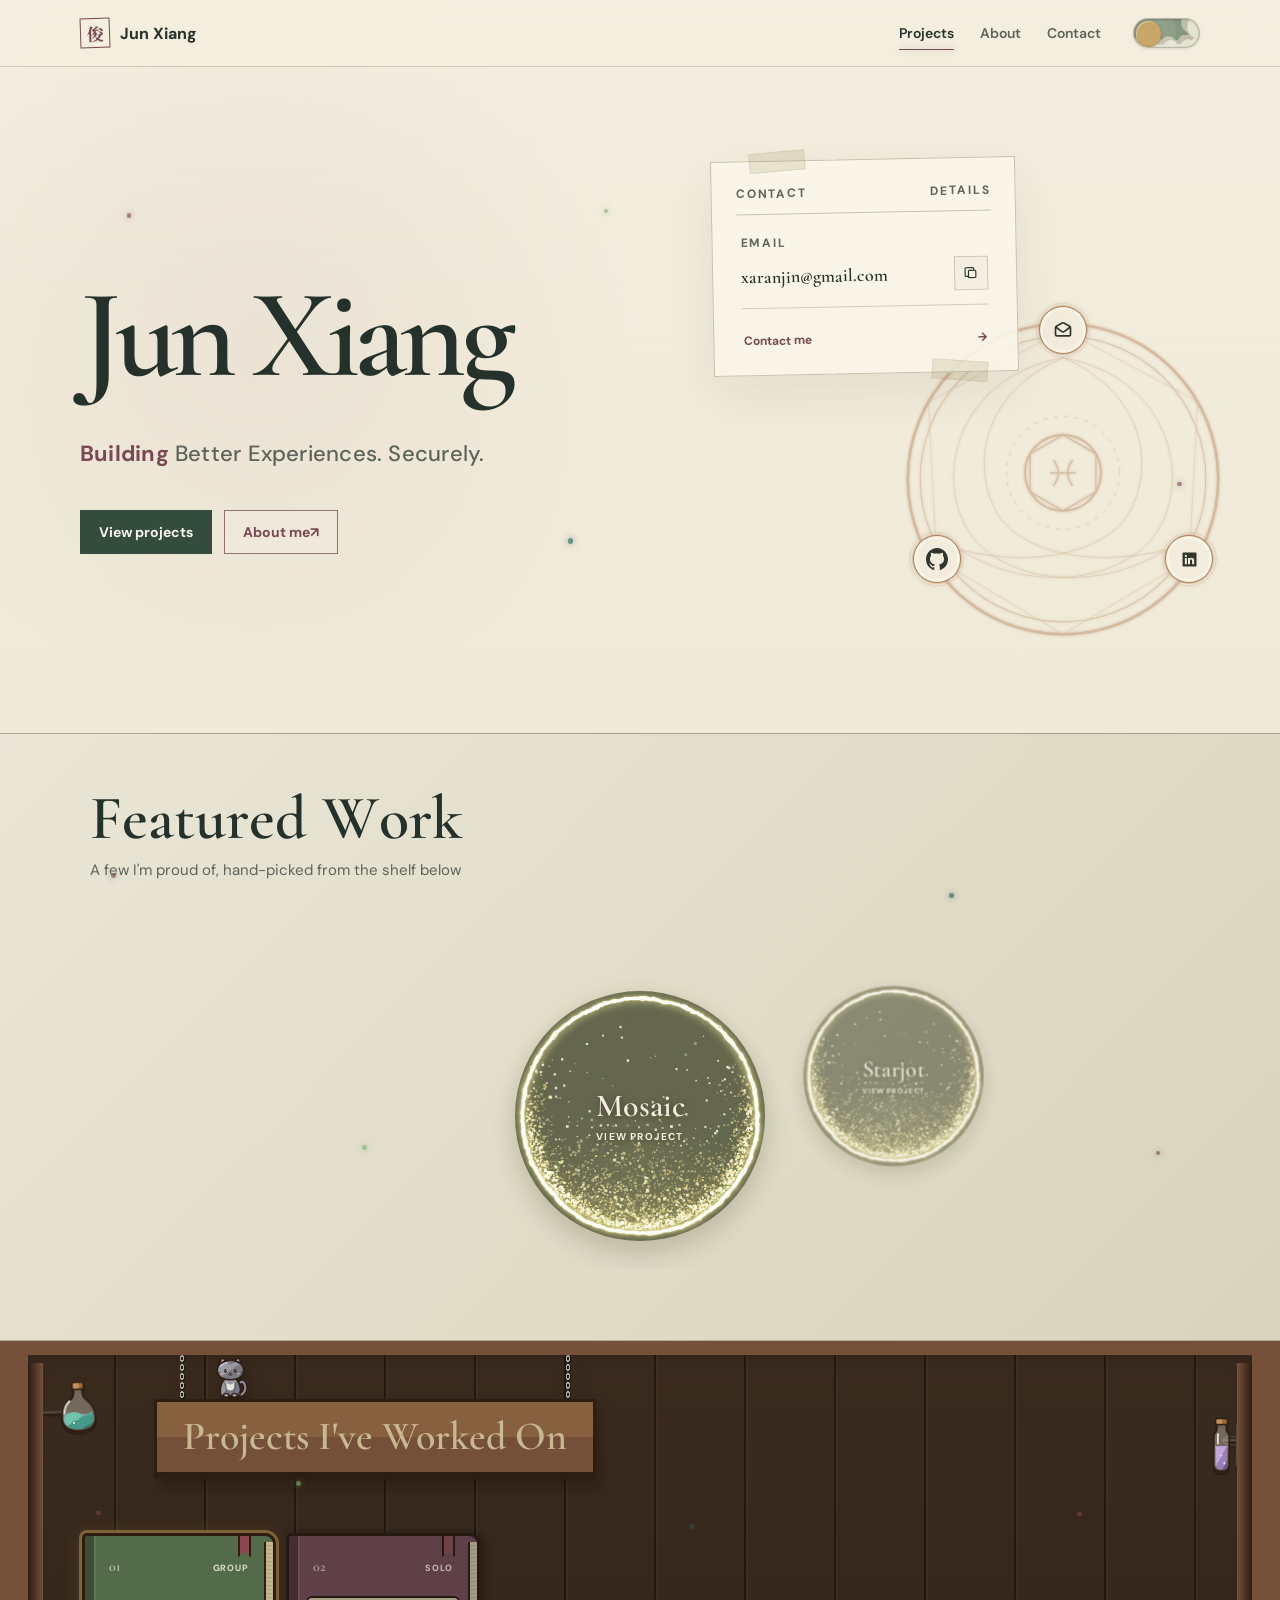
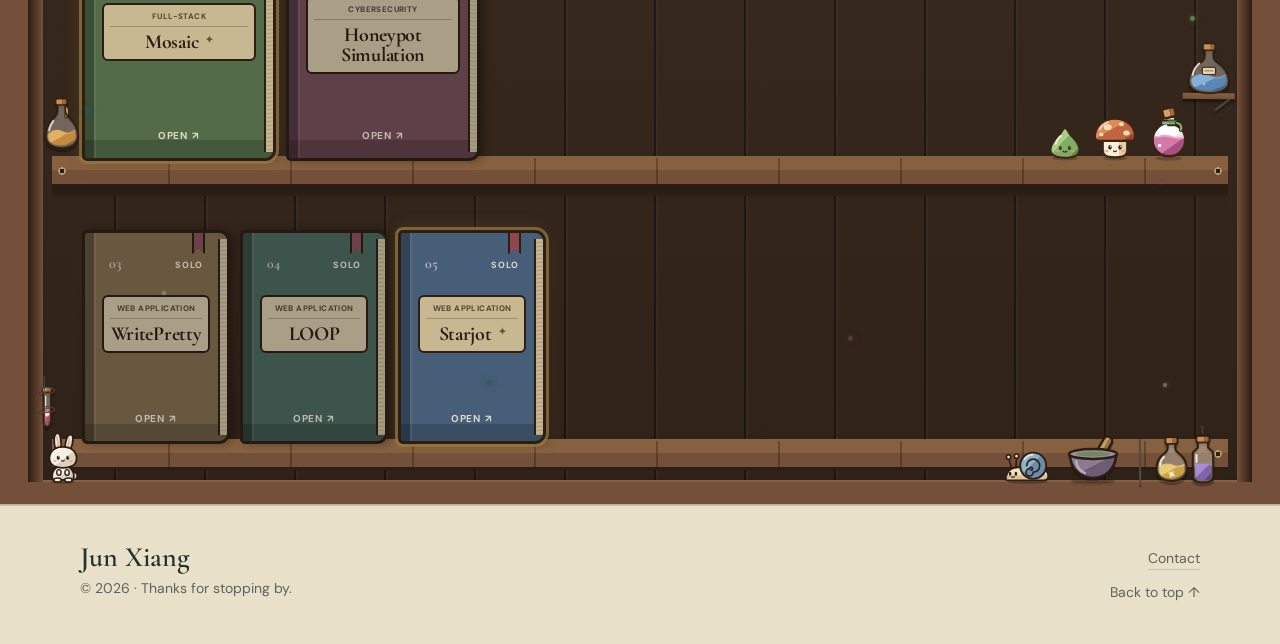
==== commit 34d0ab6e: "Add simplified footer, move team to project record, add project reasons" ====
--- a/index.html
+++ b/index.html
@@ -392,7 +392,17 @@
 
   <footer class="site-footer">
     <div class="container footer-inner">
-      <p>© <span id="currentYear">2026</span> Jun Xiang. All rights reserved.</p>
+      <div class="footer-top">
+        <div class="footer-brand">
+          <p class="footer-name">Jun Xiang</p>
+          <p class="footer-tagline">© <span id="currentYear">2026</span> · Thanks for stopping by.</p>
+        </div>
+
+        <div class="footer-links">
+          <a class="footer-contact" href="#contact" data-contact-nav>Contact</a>
+          <a class="footer-top-link" href="#home">Back to top <span aria-hidden="true">↑</span></a>
+        </div>
+      </div>
     </div>
   </footer>
 
--- a/style.css
+++ b/style.css
@@ -676,13 +676,63 @@
    ========================= */
 
 .site-footer {
-  padding: 28px 0;
+  padding: 36px 0;
   border-top: 1px solid var(--line);
   color: var(--muted);
-  font-size: 12px;
-}
-.footer-inner { display: flex; justify-content: space-between; gap: 20px; }
+  font-size: var(--text-sm);
+}
+.footer-inner { display: flex; flex-direction: column; }
 .footer-inner p { margin: 0; }
+
+/* Footer Top */
+.footer-top {
+  display: flex;
+  justify-content: space-between;
+  align-items: flex-start;
+  gap: 32px;
+}
+.footer-name {
+  font-family: var(--font-serif);
+  font-size: 28px;
+  font-weight: 600;
+  line-height: 1.1;
+  color: var(--ink);
+}
+.footer-tagline { margin-top: 6px !important; }
+
+.footer-contact,
+.footer-top-link {
+  display: inline-flex;
+  align-items: center;
+  gap: 4px;
+  min-height: 32px;
+  color: var(--muted);
+  text-decoration: none;
+  transition: color .2s ease;
+}
+.footer-contact {
+  text-decoration: underline;
+  text-decoration-color: var(--line);
+  text-decoration-thickness: 1px;
+  text-underline-offset: 6px;
+  transition: color .2s ease, text-decoration-color .2s ease;
+}
+.footer-contact:hover { text-decoration-color: var(--green-deep); }
+.footer-contact:hover,
+.footer-top-link:hover { color: var(--green-deep); }
+.footer-contact:focus-visible,
+.footer-top-link:focus-visible {
+  outline: var(--focus-ring);
+  outline-offset: 3px;
+}
+
+/* Footer Links */
+.footer-links {
+  display: flex;
+  flex-direction: column;
+  align-items: flex-end;
+  gap: 2px;
+}
 
 
 /* =========================
@@ -717,7 +767,6 @@
   .theme-toggle { margin-left: auto; }
   .apothecary-note { min-height: 0; padding: 20px; transform: none; }
   .section { padding: 72px 0; }
-  .footer-inner { flex-direction: column; gap: 8px; }
 }
 
 /* Reduced motion applies to shared and page-specific animations. */
--- a/projects.css
+++ b/projects.css
@@ -304,29 +304,6 @@
     inset 0 1px 0 color-mix(in srgb, #fff 18%, transparent);
 }
 
-/* Solo/Group Pill */
-.project-team-status {
-  --team-ink: var(--ink);
-  display: inline-flex;
-  align-items: center;
-  min-height: 22px;
-  padding: 3px 8px 2px;
-  border: 1.5px solid var(--team-ink);
-  border-radius: 3px;
-  box-shadow: inset 0 0 0 1px color-mix(in srgb, var(--team-ink) 25%, transparent);
-  color: var(--team-ink);
-  font-family: var(--font-serif);
-  font-size: 12px;
-  font-weight: 700;
-  line-height: 1;
-  letter-spacing: .12em;
-  text-transform: uppercase;
-  opacity: .82;
-  transform: rotate(-2deg);
-}
-.project-team-status.is-group { --team-ink: #8e1b1b; }
-[data-theme="dark"] .project-team-status.is-group { --team-ink: #d4544c; }
-
 .project-featured-status[hidden] {
   display: none;
 }
@@ -540,6 +517,27 @@
   box-shadow: var(--shadow);
 }
 
+/* Then & Now */
+.project-old-demo {
+  width: 100%;
+  max-width: 420px;
+  margin-inline: auto;
+  overflow: hidden;
+  border-radius: 4px;
+}
+
+.project-old-demo .demo-video { min-height: 0; }
+
+.project-then-now-note {
+  max-width: 640px;
+  margin: 14px 0 0;
+  color: var(--muted);
+  font-size: 15px;
+  line-height: 1.7;
+}
+
+.project-then-now-note[hidden] { display: none; }
+
 /* Demo Frame */
 .project-demo-frame {
   position: relative;
@@ -696,14 +694,6 @@
   line-height: 1.3;
 }
 
-/* Pull Quote */
-.project-pull-quote p::first-line {
-  color: var(--ink);
-  font-family: var(--font-serif);
-  font-size: 22px;
-  font-style: italic;
-}
-
 /* Bottom Navigation */
 .project-bottom-navigation {
   display: flex;
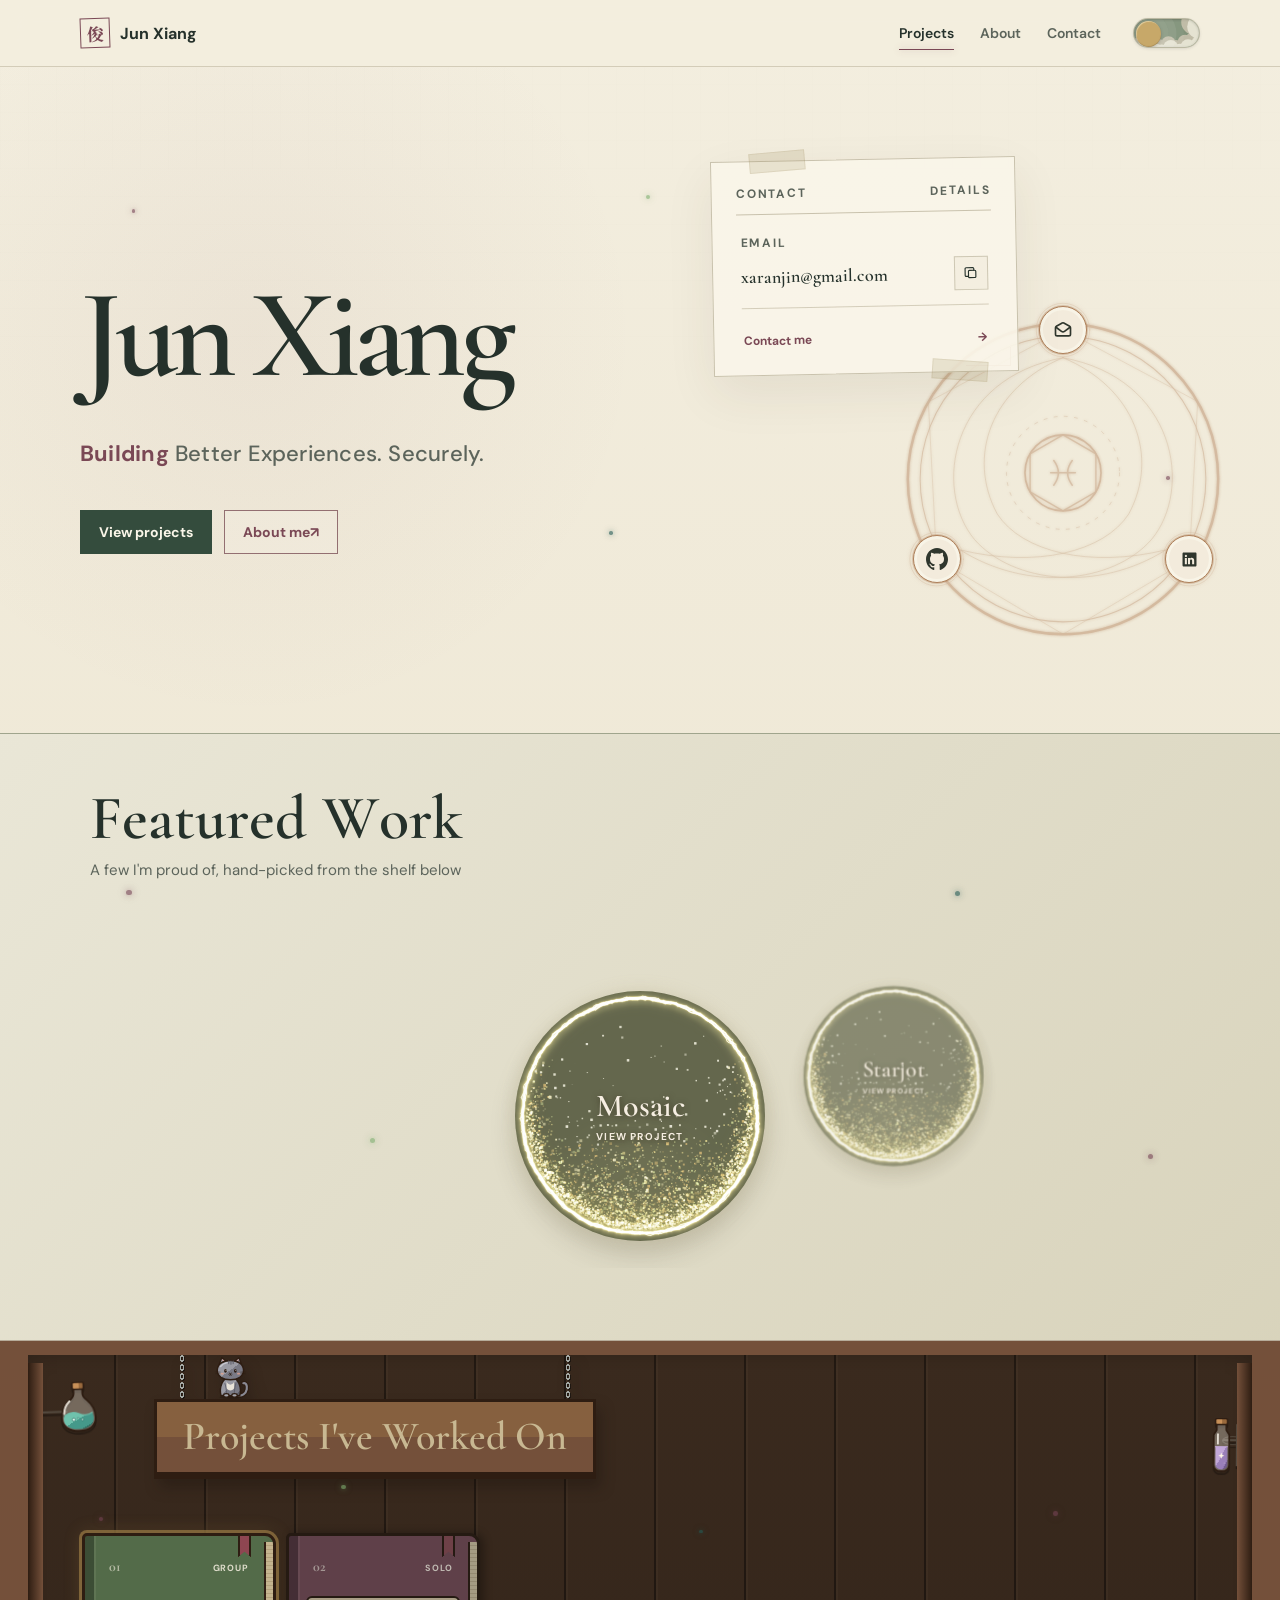
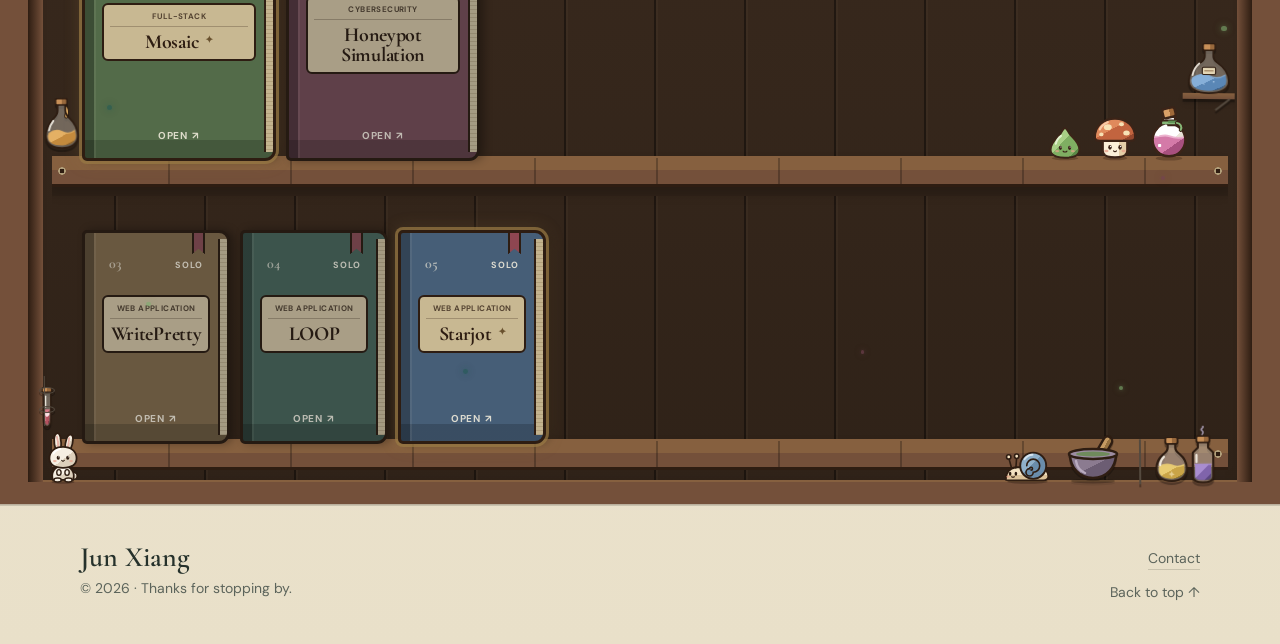
==== commit 788c3394: "Improve book skeleton preview - Share one 16:10 demo frame between the project page and the book pre" ====
--- a/index.html
+++ b/index.html
@@ -392,7 +392,7 @@
 
   <footer class="site-footer">
     <div class="container footer-inner">
-      <div class="footer-top">
+      <div class="footer-row">
         <div class="footer-brand">
           <p class="footer-name">Jun Xiang</p>
           <p class="footer-tagline">© <span id="currentYear">2026</span> · Thanks for stopping by.</p>
@@ -400,7 +400,7 @@
 
         <div class="footer-links">
           <a class="footer-contact" href="#contact" data-contact-nav>Contact</a>
-          <a class="footer-top-link" href="#home">Back to top <span aria-hidden="true">↑</span></a>
+          <a class="footer-back-link" href="#home">Back to top <span aria-hidden="true">↑</span></a>
         </div>
       </div>
     </div>
--- a/style.css
+++ b/style.css
@@ -47,6 +47,10 @@
   --spirit-a: #754354;
   --spirit-b: #7fae70;
   --spirit-c: #245b55;
+  --demo-video-bg: #1c1b19;
+  --demo-video-skeleton-a: #2b2a27;
+  --demo-video-skeleton-b: #403e39;
+  --demo-video-shade: #0d0c0b;
 }
 
 /* Dark mode overrides the shared theme colors above. */
@@ -84,6 +88,10 @@
   --spirit-a: #95556b;
   --spirit-b: #9acb85;
   --spirit-c: #4f8c82;
+  --demo-video-bg: #111b17;
+  --demo-video-skeleton-a: #202e25;
+  --demo-video-skeleton-b: #344437;
+  --demo-video-shade: #08110d;
 }
 
 
@@ -92,7 +100,10 @@
    ========================= */
 
 * { box-sizing: border-box; }
-html { scroll-behavior: smooth; }
+html {
+  scroll-behavior: smooth;
+  color-scheme: light;
+}
 body {
   margin: 0;
   background:
@@ -526,6 +537,7 @@
   background: color-mix(in srgb, var(--surface) 90%, transparent);
   box-shadow: var(--shadow);
   transform: rotate(1.3deg);
+  transition: border-color 240ms ease, box-shadow 240ms ease;
 }
 
 .apothecary-note::before, .apothecary-note::after {
@@ -538,7 +550,7 @@
 }
 .apothecary-note::before { top: -10px; left: 38px; transform: rotate(-4deg); }
 .apothecary-note::after { right: 30px; bottom: -9px; transform: rotate(5deg); }
-.note-topline, .record-label {
+.note-topline {
   display: flex;
   justify-content: space-between;
   gap: 18px;
@@ -684,8 +696,8 @@
 .footer-inner { display: flex; flex-direction: column; }
 .footer-inner p { margin: 0; }
 
-/* Footer Top */
-.footer-top {
+/* Footer Row */
+.footer-row {
   display: flex;
   justify-content: space-between;
   align-items: flex-start;
@@ -698,33 +710,7 @@
   line-height: 1.1;
   color: var(--ink);
 }
-.footer-tagline { margin-top: 6px !important; }
-
-.footer-contact,
-.footer-top-link {
-  display: inline-flex;
-  align-items: center;
-  gap: 4px;
-  min-height: 32px;
-  color: var(--muted);
-  text-decoration: none;
-  transition: color .2s ease;
-}
-.footer-contact {
-  text-decoration: underline;
-  text-decoration-color: var(--line);
-  text-decoration-thickness: 1px;
-  text-underline-offset: 6px;
-  transition: color .2s ease, text-decoration-color .2s ease;
-}
-.footer-contact:hover { text-decoration-color: var(--green-deep); }
-.footer-contact:hover,
-.footer-top-link:hover { color: var(--green-deep); }
-.footer-contact:focus-visible,
-.footer-top-link:focus-visible {
-  outline: var(--focus-ring);
-  outline-offset: 3px;
-}
+.footer-inner .footer-tagline { margin-top: 6px; }
 
 /* Footer Links */
 .footer-links {
@@ -732,6 +718,30 @@
   flex-direction: column;
   align-items: flex-end;
   gap: 2px;
+}
+.footer-contact,
+.footer-back-link {
+  display: inline-flex;
+  align-items: center;
+  gap: 4px;
+  min-height: 32px;
+  color: var(--muted);
+  transition: color .2s ease, text-decoration-color .2s ease;
+}
+.footer-back-link { text-decoration: none; }
+.footer-contact {
+  text-decoration: underline;
+  text-decoration-color: var(--line);
+  text-decoration-thickness: 1px;
+  text-underline-offset: 6px;
+}
+.footer-contact:hover,
+.footer-back-link:hover { color: var(--green-deep); }
+.footer-contact:hover { text-decoration-color: var(--green-deep); }
+.footer-contact:focus-visible,
+.footer-back-link:focus-visible {
+  outline: var(--focus-ring);
+  outline-offset: 3px;
 }
 
 
@@ -831,9 +841,6 @@
 /* =========================
    Shared Interaction Details
    ========================= */
-.apothecary-note {
-  transition: border-color 240ms ease, box-shadow 240ms ease;
-}
 .apothecary-note:hover,
 .apothecary-note:focus-within {
   border-color: var(--gold);
@@ -885,7 +892,6 @@
 }
 
 main:focus { outline: none; }
-html { color-scheme: light; }
 html[data-theme="dark"] { color-scheme: dark; }
 
 /* Expand small hit areas to 44px without changing the visual layout. */
--- a/home.css
+++ b/home.css
@@ -99,9 +99,24 @@
     transform 160ms ease;
 }
 
-.magic-social-email { animation-delay: 0s; }
-.magic-social-github { animation-delay: 1.6s; }
-.magic-social-linkedin { animation-delay: 3.2s; }
+/* Match the interactive icons to the three SVG seal centers. */
+.magic-social-email {
+  top: 9.72%;
+  left: 50%;
+  animation-delay: 0s;
+}
+
+.magic-social-github {
+  top: 71.67%;
+  left: 15.83%;
+  animation-delay: 1.6s;
+}
+
+.magic-social-linkedin {
+  top: 71.67%;
+  left: 84.17%;
+  animation-delay: 3.2s;
+}
 
 .magic-social-link:hover,
 .magic-social-link:focus-visible {
@@ -138,44 +153,30 @@
 }
 
 .magic-social-icon-email {
+  width: 20px;
+  height: 20px;
   -webkit-mask-image: url("assets/icons/email.svg");
   mask-image: url("assets/icons/email.svg");
 }
 
 .magic-social-icon-github {
+  width: 22px;
+  height: 22px;
   -webkit-mask-image: url("assets/icons/github.svg");
   mask-image: url("assets/icons/github.svg");
 }
 
 .magic-social-icon-linkedin {
+  width: 21px;
+  height: 21px;
   -webkit-mask-image: url("assets/icons/linkedin.svg");
   mask-image: url("assets/icons/linkedin.svg");
 }
-
-.magic-social-icon-email { width: 20px; height: 20px; }
-.magic-social-icon-github { width: 22px; height: 22px; }
-.magic-social-icon-linkedin { width: 21px; height: 21px; }
 
 .magic-social-link:hover .magic-social-icon,
 .magic-social-link:focus-visible .magic-social-icon {
   opacity: 1;
   transform: scale(1.08);
-}
-
-/* Match the interactive icons to the three SVG seal centers. */
-.magic-social-email {
-  top: 9.72%;
-  left: 50%;
-}
-
-.magic-social-github {
-  top: 71.67%;
-  left: 15.83%;
-}
-
-.magic-social-linkedin {
-  top: 71.67%;
-  left: 84.17%;
 }
 
 .magic-glyph {
--- a/shelf.css
+++ b/shelf.css
@@ -614,8 +614,8 @@
   aspect-ratio: 1;
   background: currentColor;
   opacity: .1;
-  -webkit-mask: url("assets/icons/porfolio-apple-icon.png") center / contain no-repeat;
-  mask: url("assets/icons/porfolio-apple-icon.png") center / contain no-repeat;
+  -webkit-mask: url("assets/icons/portfolio-apple-icon.png") center / contain no-repeat;
+  mask: url("assets/icons/portfolio-apple-icon.png") center / contain no-repeat;
 }
 
 .project-card.is-lifted { visibility: hidden; }
--- a/featured.css
+++ b/featured.css
@@ -266,9 +266,6 @@
   }
 }
 
-.featured-orb-title {
-  transition: opacity 220ms ease;
-}
 .featured-display.is-open .featured-orb-title {
   opacity: 0;
 }
@@ -365,6 +362,7 @@
   color: #f3eedf;
   text-shadow: 0 1px 6px rgba(19, 35, 27, 0.8);
   font: 600 36px/1 var(--font-serif);
+  transition: opacity 220ms ease;
 }
 
 [data-theme='light'] .featured-orb {
--- a/projects.css
+++ b/projects.css
@@ -526,7 +526,11 @@
   border-radius: 4px;
 }
 
-.project-old-demo .demo-video { min-height: 0; }
+.project-old-demo :is(.demo-video, .project-preview-video) {
+  aspect-ratio: 16 / 10;
+  min-height: 0;
+}
+.project-old-demo .demo-video__media { height: 100%; }
 
 .project-then-now-note {
   max-width: 640px;
@@ -541,18 +545,26 @@
 /* Demo Frame */
 .project-demo-frame {
   position: relative;
-  min-height: 340px;
   overflow: hidden;
-  border: 1px solid var(--line);
-  border-radius: 4px;
-  background:
-    linear-gradient(
-      135deg,
-      color-mix(in srgb, var(--surface-2) 82%, transparent),
-      color-mix(in srgb, var(--surface) 90%, transparent)
-    );
-  box-shadow: var(--shadow);
-}
+  padding: 4px;
+  border: 1px solid color-mix(in srgb, var(--gold) 48%, var(--line));
+  border-radius: 5px;
+  background: color-mix(in srgb, var(--surface) 18%, transparent);
+  box-shadow:
+    0 0 0 1px color-mix(in srgb, var(--gold) 12%, transparent),
+    0 18px 45px rgba(0, 0, 0, 0.16);
+}
+
+/* Video demos sit on the same dark ground as the player. */
+.project-demo-frame.has-video { background: var(--demo-video-bg); }
+
+/* Demo Shape: the player, the empty state and the book preview share one 16:10 area. */
+.project-demo-frame > :is(.demo-video, .project-demo-placeholder, .project-preview-video) {
+  width: 100%;
+  aspect-ratio: 16 / 10;
+  min-height: 200px;
+}
+.project-demo-frame .demo-video__media { height: 100%; }
 
 .project-demo-frame::before {
   content: "";
@@ -568,7 +580,6 @@
 .project-demo-frame > iframe {
   width: 100%;
   height: 100%;
-  min-height: 340px;
   display: block;
   border: 0;
   object-fit: cover;
@@ -581,7 +592,6 @@
 }
 
 .project-demo-placeholder {
-  min-height: 340px;
   display: grid;
   place-content: center;
   gap: 7px;
@@ -819,15 +829,6 @@
     padding: 8px;
   }
 
-  .project-demo-frame,
-  .project-demo-frame > img,
-  .project-demo-frame > video,
-  .project-demo-frame > iframe,
-  .project-demo-placeholder,
-  .project-demo-frame .demo-video {
-    min-height: 240px;
-  }
-
 }
 
 @media (max-width: 360px) {
--- a/project-preview.css
+++ b/project-preview.css
@@ -55,19 +55,50 @@
 }
 .project-page-skeleton--shared .project-action-icon,
 html[data-book-transition="ready"] .project-action-icon { visibility: hidden; }
-.project-page-skeleton--shared .project-demo-frame {
+html[data-book-transition="ready"] .project-demo-frame > * { opacity: 0; }
+
+/* Video Placeholder: matches the player while its video loads. */
+.project-preview-video {
+  position: relative;
   display: grid;
   place-items: center;
-  background: var(--surface-2);
+  overflow: hidden;
+  background: linear-gradient(105deg, var(--demo-video-skeleton-a) 25%, var(--demo-video-skeleton-b) 45%, var(--demo-video-skeleton-a) 65%) 0 0 / 220% 100%;
 }
-.project-page-skeleton--shared .project-preview-media-placeholder {
+.project-preview-video__mark {
+  width: 46px;
+  height: 46px;
+  border: 2px solid rgba(255, 255, 255, .18);
+  border-radius: 50%;
+}
+.project-preview-video__controls {
+  position: absolute;
+  right: 0;
+  bottom: 0;
+  left: 0;
+  height: 62px;
+  background: linear-gradient(transparent, color-mix(in srgb, var(--demo-video-shade) 90%, transparent));
+}
+.project-preview-video__controls::before,
+.project-preview-video__controls::after {
+  content: '';
+  position: absolute;
+  left: 18px;
+  border-radius: 5px;
+  background: rgba(255, 255, 255, .24);
+}
+.project-preview-video__controls::before { right: 18px; bottom: 40px; height: 4px; }
+.project-preview-video__controls::after { bottom: 14px; width: 14px; height: 14px; }
+
+/* Empty Placeholder: matches the "No preview" message as two text bars. */
+.project-preview-empty span {
   display: block;
-  width: 42%;
-  height: 12px;
-  border-radius: 2px;
+  margin-inline: auto;
+  border-radius: 3px;
   background: color-mix(in srgb, var(--ink) 13%, var(--surface-2));
 }
-html[data-book-transition="ready"] .project-demo-frame > * { opacity: 0; }
+.project-preview-empty span:first-child { width: 220px; height: 22px; }
+.project-preview-empty span:last-child { width: 170px; height: 10px; }
 
 /* Hidden Sections */
 .project-page-skeleton--shared [hidden] { display: none !important; }
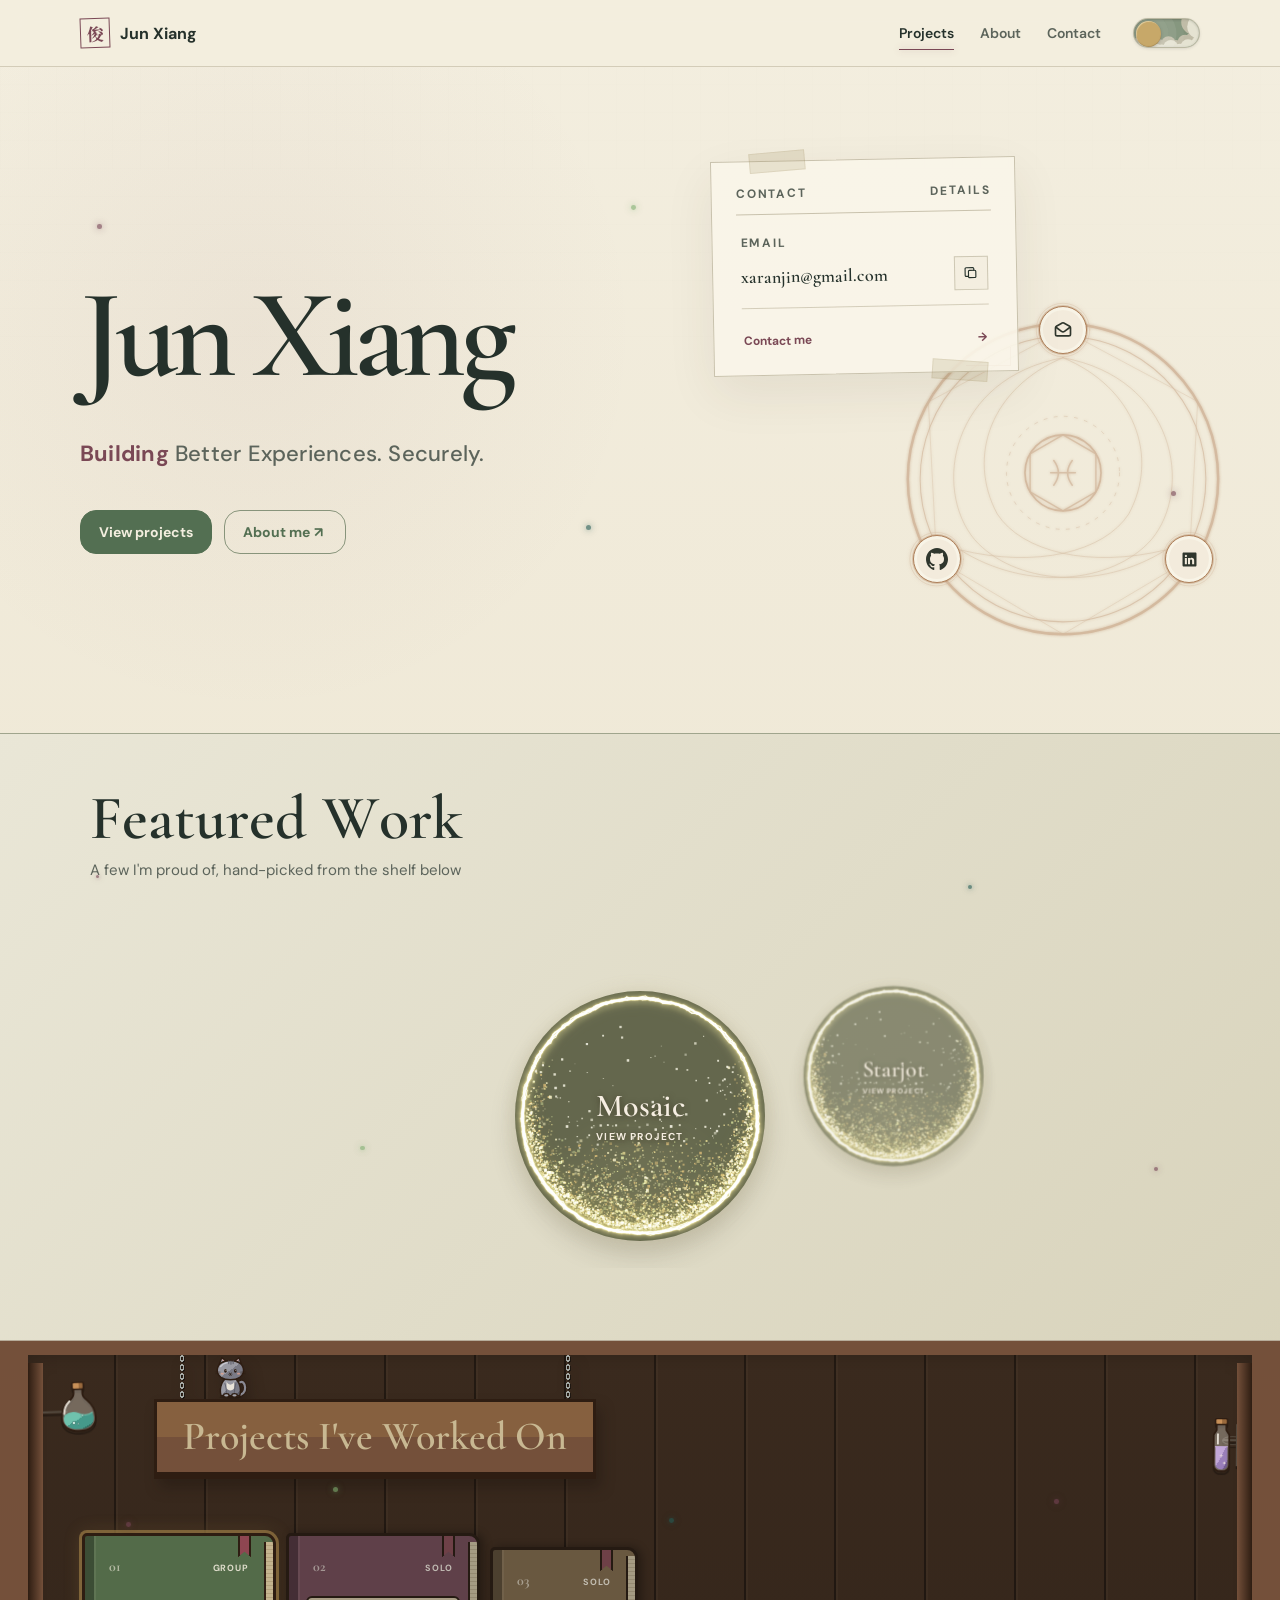
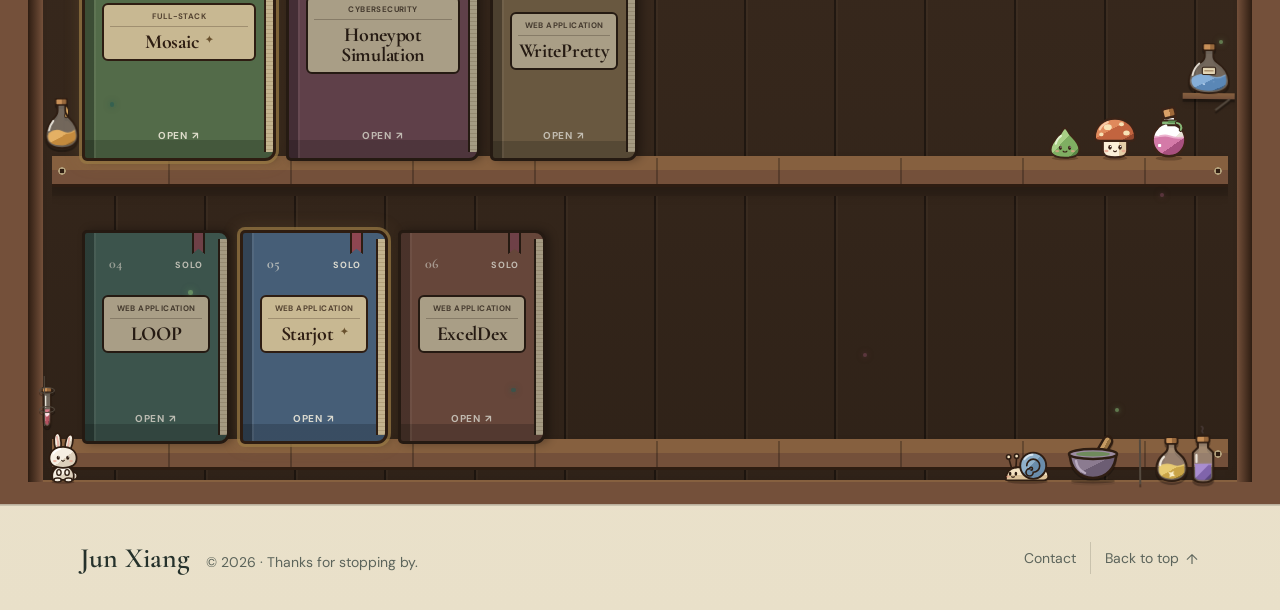
==== commit b156e434: "Standardise buttons and tidy footer - Share one button style across all pages, with a sage accent an" ====
--- a/index.html
+++ b/index.html
@@ -191,7 +191,7 @@
           <p class="hero-tagline"><span class="hero-tagline__line"><em class="hero-tagline__accent">Building</em> Better Experiences.</span> <span class="hero-tagline__line">Securely.</span></p>
           <div class="hero-actions hero-actions-minimal">
             <a class="primary-button" href="#projects">View projects</a>
-            <a class="text-link" href="about.html">About me <span aria-hidden="true">↗</span></a>
+            <a class="text-link" href="about.html">About me <span class="fly-arrow" aria-hidden="true"><span>↗</span><span>↗</span></span></a>
           </div>
         </div>
 
@@ -325,7 +325,7 @@
             <p class="eyebrow"></p>
             <h3 id="featuredProjectTitle"></h3>
             <p class="featured-description"></p>
-            <a class="featured-display-link" href="#">Explore project <span aria-hidden="true">↗</span></a>
+            <a class="featured-display-link" href="#">Explore project <span class="fly-arrow" aria-hidden="true"><span>↗</span><span>↗</span></span></a>
           </div>
         </article>
       </div>
@@ -400,7 +400,7 @@
 
         <div class="footer-links">
           <a class="footer-contact" href="#contact" data-contact-nav>Contact</a>
-          <a class="footer-back-link" href="#home">Back to top <span aria-hidden="true">↑</span></a>
+          <a class="footer-back-link" href="#home">Back to top <span class="fly-arrow fly-arrow--up" aria-hidden="true"><span>↑</span><span>↑</span></span></a>
         </div>
       </div>
     </div>
--- a/style.css
+++ b/style.css
@@ -14,6 +14,7 @@
   --green-deep: #344c3d;
   --plum: #7a4855;
   --plum-deep: #5e3440;
+  --button-accent: var(--green);
   --gold: #9a7b45;
   --max-width: 1120px;
   --text-micro: 12px;
@@ -66,6 +67,7 @@
   --green-deep: #bfd0a6;
   --plum: #c07c8f;
   --plum-deep: #d59aae;
+  --button-accent: var(--green-deep);
   --gold: #c7a869;
   --shadow: 0 18px 55px rgba(0, 0, 0, 0.24);
   --shelf: #4d4136;
@@ -104,6 +106,9 @@
   scroll-behavior: smooth;
   color-scheme: light;
 }
+
+/* Linked sections stop right under the sticky header line (the header is 67px tall). */
+section[id] { scroll-margin-top: 67px; }
 body {
   margin: 0;
   background:
@@ -700,8 +705,17 @@
 .footer-row {
   display: flex;
   justify-content: space-between;
-  align-items: flex-start;
-  gap: 32px;
+  align-items: center;
+  gap: 12px 32px;
+  flex-wrap: wrap;
+}
+
+/* Name and tagline share one baseline. */
+.footer-brand {
+  display: flex;
+  align-items: baseline;
+  flex-wrap: wrap;
+  gap: 4px 16px;
 }
 .footer-name {
   font-family: var(--font-serif);
@@ -710,14 +724,12 @@
   line-height: 1.1;
   color: var(--ink);
 }
-.footer-inner .footer-tagline { margin-top: 6px; }
 
 /* Footer Links */
 .footer-links {
   display: flex;
-  flex-direction: column;
-  align-items: flex-end;
-  gap: 2px;
+  align-items: center;
+  gap: 14px;
 }
 .footer-contact,
 .footer-back-link {
@@ -728,16 +740,16 @@
   color: var(--muted);
   transition: color .2s ease, text-decoration-color .2s ease;
 }
+.footer-contact,
 .footer-back-link { text-decoration: none; }
-.footer-contact {
-  text-decoration: underline;
-  text-decoration-color: var(--line);
-  text-decoration-thickness: 1px;
-  text-underline-offset: 6px;
+
+/* Thin divider between the two links. */
+.footer-back-link {
+  padding-left: 14px;
+  border-left: 1px solid var(--line);
 }
 .footer-contact:hover,
 .footer-back-link:hover { color: var(--green-deep); }
-.footer-contact:hover { text-decoration-color: var(--green-deep); }
 .footer-contact:focus-visible,
 .footer-back-link:focus-visible {
   outline: var(--focus-ring);
@@ -756,6 +768,7 @@
 @media (max-width: 680px) {
   .container { width: min(calc(100% - 30px), var(--max-width)); }
   .site-header { position: relative; }
+  section[id] { scroll-margin-top: 0; }
   .nav-wrapper { min-height: 72px; flex-wrap: wrap; gap: 12px 18px; padding: 12px 0; }
   .logo { flex: 1; }
 
@@ -846,8 +859,37 @@
   border-color: var(--gold);
   box-shadow: var(--shadow), 0 0 28px color-mix(in srgb, var(--gold) 9%, transparent);
 }
-.text-link span { display: inline-block; transition: transform 220ms ease; }
-.text-link:hover span { transform: translate(2px, -2px); }
+
+/* Flying Arrow: the arrow slides out while a copy slides in from the opposite side. */
+.fly-arrow {
+  position: relative;
+  display: inline-grid;
+  place-items: center;
+  width: 1.2em;
+  height: 1.2em;
+  overflow: hidden;
+}
+.fly-arrow > span:last-child {
+  position: absolute;
+  transform: translate(-150%, 150%);
+}
+a:is(:hover, :focus-visible) .fly-arrow > span:first-child {
+  transition: transform 300ms ease-in-out;
+  transform: translate(150%, -150%);
+}
+a:is(:hover, :focus-visible) .fly-arrow > span:last-child {
+  transition: transform 300ms ease-in-out 100ms;
+  transform: translate(0);
+}
+
+/* Upward variant for back-to-top links. */
+.fly-arrow--up > span:last-child { transform: translateY(150%); }
+a:is(:hover, :focus-visible) .fly-arrow--up > span:first-child { transform: translateY(-150%); }
+a:is(:hover, :focus-visible) .fly-arrow--up > span:last-child { transform: translateY(0); }
+
+@media (prefers-reduced-motion: reduce) {
+  .fly-arrow > span { transition: none !important; }
+}
 .primary-button:focus-visible,
 .text-link:focus-visible,
 .featured-display-link:focus-visible,
@@ -864,6 +906,63 @@
     to { opacity: 1; translate: 0 0; filter: blur(0); }
   }
   .primary-button:active, .hero-actions .text-link:active { transform: translateY(1px) scale(.98); }
+}
+
+
+/* =========================
+   Buttons
+   ========================= */
+
+/* Pill buttons: an outline that fills on hover. Primary buttons start filled. */
+.primary-button,
+.hero-actions .text-link,
+.project-detail-button {
+  display: inline-flex;
+  align-items: center;
+  justify-content: center;
+  border: 1px solid color-mix(in srgb, var(--button-accent) 55%, var(--line));
+  border-radius: 16px;
+  background: linear-gradient(var(--button-accent), var(--button-accent)) no-repeat left / 0% 100%;
+  color: var(--button-accent);
+  font-weight: 700;
+  line-height: 1;
+  transition:
+    transform 160ms ease,
+    background-size 260ms ease,
+    border-color 160ms ease,
+    color 160ms ease;
+}
+
+.primary-button:is(:hover, :focus-visible),
+.hero-actions .text-link:is(:hover, :focus-visible),
+.project-detail-button:is(:hover, :focus-visible) {
+  transform: var(--btn-lift);
+  border-color: var(--button-accent);
+  background-size: 100% 100%;
+  color: var(--paper);
+}
+
+/* Squircle: smoother corners where supported; other browsers show the same 16px rounded corners. */
+@supports (corner-shape: squircle) {
+  .primary-button,
+  .hero-actions .text-link,
+  .project-detail-button {
+    corner-shape: squircle;
+  }
+}
+
+/* Primary: solid ink that sweeps to a slightly softer shade. */
+.primary-button,
+.project-detail-button--primary {
+  --button-sweep: color-mix(in srgb, var(--button-accent) 86%, var(--paper));
+  border-color: var(--button-accent);
+  background: linear-gradient(var(--button-sweep), var(--button-sweep)) no-repeat left / 0% 100% var(--button-accent);
+  color: var(--paper);
+}
+
+.primary-button:is(:hover, :focus-visible),
+.project-detail-button--primary:is(:hover, :focus-visible) {
+  background-size: 100% 100%;
 }
 
 
--- a/home.css
+++ b/home.css
@@ -318,36 +318,12 @@
 .hero-actions { display: flex; align-items: center; gap: 12px; margin-top: 30px; }
 .hero-actions-minimal { margin-top: 40px; }
 
-/* Keep the two hero actions visually related while preserving hierarchy. */
+/* Hero button size; the look is shared in style.css. */
 .primary-button,
 .hero-actions .text-link {
   min-height: 44px;
-  display: inline-flex;
-  align-items: center;
-  justify-content: center;
   padding: 11px 18px;
-  border: 1px solid var(--green-deep);
   font-size: 14px;
-  font-weight: 700;
-  line-height: 1;
-  transition: transform 160ms ease, background 160ms ease, border-color 160ms ease, color 160ms ease;
-}
-
-.primary-button { background: var(--green-deep); color: var(--surface); }
-.primary-button:hover {
-  transform: var(--btn-lift);
-  background: var(--plum-deep);
-  border-color: var(--plum-deep);
-}
-.hero-actions .text-link {
-  border-color: color-mix(in srgb, var(--plum) 68%, var(--line));
-  background: color-mix(in srgb, var(--surface) 20%, transparent);
-  color: var(--plum);
-}
-.hero-actions .text-link:hover {
-  transform: var(--btn-lift);
-  border-color: var(--plum);
-  background: color-mix(in srgb, var(--plum) 11%, transparent);
 }
 
 
--- a/projects.css
+++ b/projects.css
@@ -262,14 +262,16 @@
 
 .project-detail-hero {
   display: grid;
-  grid-template-columns: minmax(0, 1.35fr) minmax(250px, .65fr);
-  gap: 56px;
-  align-items: end;
-  margin-top: 32px;
+  grid-template-columns: minmax(0, 580px) minmax(250px, 320px);
+  justify-content: start;
+  gap: 40px;
+  align-items: start;
+  margin-top: 20px;
 }
 
 .project-detail-intro {
   max-width: 700px;
+  padding-top: 28px;
 }
 
 .project-title-meta {
@@ -277,6 +279,7 @@
   flex-wrap: wrap;
   align-items: center;
   gap: 9px 12px;
+  min-height: 24px;
   margin-bottom: 8px;
 }
 
@@ -344,52 +347,13 @@
 
 .project-detail-button {
   min-height: 36px;
-  display: inline-flex;
-  align-items: center;
-  justify-content: center;
   gap: 7px;
   padding: 8px 16px;
-  border: 1px solid color-mix(in srgb, var(--ink) 55%, var(--line));
-  border-radius: 999px;
-  background: transparent;
-  color: var(--ink);
   font-size: 13px;
-  font-weight: 700;
-  line-height: 1;
-  transition:
-    transform 160ms ease,
-    background 160ms ease,
-    border-color 160ms ease,
-    color 160ms ease;
-}
-
-.project-detail-button:hover,
-.project-detail-button:focus-visible {
-  transform: var(--btn-lift);
-  border-color: var(--ink);
-  background: color-mix(in srgb, var(--ink) 7%, transparent);
 }
 
 .project-detail-button[hidden] {
   display: none;
-}
-
-.project-detail-button:focus-visible {
-  outline: 2px solid color-mix(in srgb, var(--ink) 45%, transparent);
-  outline-offset: 3px;
-}
-
-.project-detail-button--primary {
-  border-color: var(--ink);
-  background: var(--ink);
-  color: var(--paper);
-}
-
-.project-detail-button--primary:hover,
-.project-detail-button--primary:focus-visible {
-  border-color: var(--ink);
-  background: color-mix(in srgb, var(--ink) 86%, var(--paper));
-  color: var(--paper);
 }
 
 .project-action-icon {
@@ -454,6 +418,12 @@
   text-transform: uppercase;
 }
 
+.project-record-updated {
+  grid-column: 2;
+  margin-top: -9px;
+  line-height: 1;
+}
+
 .project-record-list dd {
   color: var(--ink);
   font-family: var(--font-serif);
@@ -468,7 +438,25 @@
    ========================= */
 
 .project-detail-section {
-  margin-top: 72px;
+  --band: color-mix(in srgb, var(--green) 14%, var(--paper));
+  margin-top: 0;
+  padding: 48px 0;
+}
+
+[data-theme="dark"] .project-detail-section {
+  --band: color-mix(in srgb, var(--green) 11%, var(--paper));
+}
+
+/* First section keeps a gap below the hero. */
+.project-detail-section:first-of-type {
+  margin-top: 56px;
+}
+
+/* Alternate Bands: full-width tint on every second visible section. */
+.project-detail-section[data-band="1"] {
+  background: var(--band);
+  box-shadow: 0 0 0 100vmax var(--band);
+  clip-path: inset(0 -100vmax);
 }
 
 /* Hidden demo sections should not leave vertical space behind. */
@@ -483,10 +471,10 @@
 :is(.project-chapter-heading, .project-plate-heading) h2 {
   margin: 0;
   font-family: var(--font-serif);
-  font-size: clamp(38px, 5vw, 58px);
+  font-size: clamp(32px, 4vw, 44px);
   font-weight: 600;
-  line-height: .95;
-  letter-spacing: -.03em;
+  line-height: 1;
+  letter-spacing: -.025em;
 }
 
 
@@ -495,20 +483,13 @@
    ========================= */
 
 /* Demo Plate */
-.project-plate {
-  padding: 44px 0 40px;
-  background: color-mix(in srgb, var(--ink) 5%, var(--paper));
-  border-block: 1px solid var(--line);
-  box-shadow: 0 0 0 100vmax color-mix(in srgb, var(--ink) 5%, var(--paper));
-  clip-path: inset(0 -100vmax);
-}
-
 .project-plate-heading {
-  margin-bottom: 22px;
+  margin-bottom: 28px;
   text-align: center;
 }
 
 .project-plate-figure {
+  position: relative;
   max-width: 720px;
   margin: 0 auto;
   padding: 14px;
@@ -532,6 +513,66 @@
 }
 .project-old-demo .demo-video__media { height: 100%; }
 
+.project-old-demo--image {
+  max-width: 640px;
+  margin-inline: auto;
+  border: 1px solid var(--line);
+}
+
+.project-old-demo--image img {
+  display: block;
+  width: 100%;
+  height: auto;
+}
+
+.project-zoomable { cursor: zoom-in; }
+
+/* Image Zoom */
+.image-zoom {
+  position: fixed;
+  z-index: 1000;
+  inset: 0;
+  background: rgba(8, 12, 10, .86);
+  cursor: zoom-out;
+  outline: 0;
+}
+
+.image-zoom__image {
+  position: fixed;
+  display: block;
+  border-radius: 4px;
+  box-shadow: 0 24px 70px rgba(0, 0, 0, .5);
+  max-width: none;
+  touch-action: none;
+  user-select: none;
+  -webkit-user-drag: none;
+  transform-origin: top left;
+  cursor: default;
+}
+.image-zoom__image.is-zoomable { cursor: zoom-in; }
+.image-zoom__image.is-zoomed { cursor: grab; }
+.image-zoom__image.is-zoomed:active { cursor: grabbing; }
+
+.image-zoom__close {
+  position: fixed;
+  top: 16px;
+  right: 16px;
+  width: 38px;
+  height: 38px;
+  display: grid;
+  place-items: center;
+  padding: 0 0 3px;
+  border: 1px solid rgba(255, 255, 255, .35);
+  border-radius: 50%;
+  background: rgba(8, 12, 10, .6);
+  color: #faf6e9;
+  font-size: 22px;
+  line-height: 1;
+  cursor: pointer;
+}
+.image-zoom__close:hover,
+.image-zoom__close:focus-visible { background: rgba(250, 246, 233, .2); }
+
 .project-then-now-note {
   max-width: 640px;
   margin: 14px 0 0;
@@ -541,6 +582,20 @@
 }
 
 .project-then-now-note[hidden] { display: none; }
+
+.project-chapter-updated {
+  display: block;
+  margin-top: 10px;
+}
+
+/* Shared Updated Note */
+:is(.project-record-updated, .project-chapter-updated) {
+  color: var(--muted);
+  font-size: var(--text-micro);
+  font-style: italic;
+}
+
+.project-chapter-updated[hidden] { display: none; }
 
 /* Demo Frame */
 .project-demo-frame {
@@ -585,6 +640,145 @@
   object-fit: cover;
 }
 
+/* Demo Track: a video and images side by side, snapped one at a time. */
+/* The height follows the current slide, set from projects.js. */
+.project-demo-track {
+  display: flex;
+  align-items: flex-start;
+  overflow-x: auto;
+  overflow-y: hidden;
+  scroll-snap-type: x mandatory;
+  scrollbar-width: none;
+  transition: height 260ms ease;
+}
+.project-demo-track::-webkit-scrollbar { display: none; }
+.project-demo-track:focus-visible { outline: 2px solid color-mix(in srgb, var(--ink) 45%, transparent); outline-offset: 2px; }
+
+.project-demo-slide {
+  flex: 0 0 100%;
+  display: flex;
+  justify-content: center;
+  align-items: center;
+  aspect-ratio: 16 / 10;
+  background: var(--surface-2);
+  scroll-snap-align: center;
+}
+
+.project-demo-slide > :is(.demo-video, img) {
+  display: block;
+  width: 100%;
+  min-height: 0;
+}
+.project-demo-slide > img {
+  width: auto;
+  max-width: 100%;
+  height: auto;
+  max-height: 75vh;
+}
+.project-demo-slide .demo-video__media { max-height: 75vh; }
+
+/* Demo Controls */
+/* The counter and arrows position against the figure; only the dots sit in the flow. */
+.project-demo-controls {
+  display: flex;
+  justify-content: center;
+  margin-top: 12px;
+}
+
+.project-demo-count {
+  position: absolute;
+  z-index: 3;
+  top: 24px;
+  right: 24px;
+  padding: 3px 10px;
+  border-radius: 999px;
+  background: rgba(8, 12, 10, .62);
+  color: #faf6e9;
+  font-size: var(--text-micro);
+  font-variant-numeric: tabular-nums;
+  pointer-events: none;
+  transition: opacity 250ms ease;
+}
+.project-demo-count.is-idle { opacity: 0; }
+
+/* Arrows sit beside the figure, level with the middle of the frame (the dots row is about 30px). */
+.project-demo-arrow {
+  position: absolute;
+  top: calc(50% - 15px);
+  width: 36px;
+  height: 36px;
+  transform: translateY(-50%);
+  display: grid;
+  place-items: center;
+  padding: 0 0 2px;
+  border: 1px solid color-mix(in srgb, var(--button-accent) 55%, var(--line));
+  border-radius: 50%;
+  overflow: hidden;
+  background: linear-gradient(var(--button-accent), var(--button-accent)) no-repeat var(--fill-side) / 0% 100%;
+  color: var(--button-accent);
+  font-size: 18px;
+  line-height: 1;
+  cursor: pointer;
+  transition: background-size 260ms ease, color 160ms ease, opacity 160ms ease;
+}
+.project-demo-arrow:hover:not(:disabled),
+.project-demo-arrow:focus-visible { background-size: 100% 100%; color: var(--paper); }
+.project-demo-arrow:disabled { opacity: .35; cursor: default; }
+.project-demo-arrow--previous { left: -54px; --fill-side: right; --glyph-out: -26px; --glyph-in: 26px; }
+.project-demo-arrow--next { right: -54px; --fill-side: left; --glyph-out: 26px; --glyph-in: -26px; }
+
+/* Sliding Glyph: the arrow slides out while a copy slides in from the other side. */
+.project-demo-arrow > span:last-child {
+  position: absolute;
+  transform: translateX(var(--glyph-in));
+}
+.project-demo-arrow:hover:not(:disabled) > span:first-child,
+.project-demo-arrow:focus-visible > span:first-child {
+  transition: transform 300ms ease-in-out;
+  transform: translateX(var(--glyph-out));
+}
+.project-demo-arrow:hover:not(:disabled) > span:last-child,
+.project-demo-arrow:focus-visible > span:last-child {
+  transition: transform 300ms ease-in-out 100ms;
+  transform: translateX(0);
+}
+
+@media (prefers-reduced-motion: reduce) {
+  .project-demo-arrow, .project-demo-arrow > span { transition: none !important; }
+}
+
+/* No room beside the figure on narrow screens; swiping and the dots do the job. */
+@media (max-width: 860px) {
+  .project-demo-arrow { display: none; }
+}
+
+.project-demo-dots {
+  display: flex;
+  align-items: center;
+  gap: 4px;
+}
+
+/* Each dot keeps a larger click area than its visible size. */
+.project-demo-dot {
+  width: 18px;
+  height: 18px;
+  display: grid;
+  place-items: center;
+  padding: 0;
+  border: 0;
+  background: transparent;
+  cursor: pointer;
+}
+.project-demo-dot::before {
+  content: "";
+  width: 8px;
+  height: 8px;
+  border-radius: 50%;
+  background: color-mix(in srgb, var(--button-accent) 30%, transparent);
+  transition: background 160ms ease, transform 160ms ease;
+}
+.project-demo-dot[aria-current="true"]::before { background: var(--button-accent); transform: scale(1.25); }
+
 /* Keep screen-recording demos fully visible inside the preview frame. */
 .project-demo-frame > video {
   object-fit: contain;
@@ -619,27 +813,27 @@
    Chapters
    ========================= */
 
-/* Chapter Layout */
-.project-chapter {
-  display: grid;
-  grid-template-columns: minmax(220px, .62fr) minmax(0, 1.38fr);
-  align-items: start;
-}
-
-/* Sticky Chapter Heading */
+/* Chapter Layout: centred heading above a centred column. */
 .project-chapter-heading {
-  position: sticky;
-  top: 96px;
-  padding: 2px 44px 8px 0;
-}
-
-/* Book Gutter */
+  margin-bottom: 28px;
+  text-align: center;
+}
+
 .project-chapter-body {
   position: relative;
-  align-self: stretch;
-  padding: 2px 0 8px 48px;
-  border-left: 1px solid var(--line);
-}
+  max-width: 640px;
+  margin-inline: auto;
+}
+
+/* Split Body: description beside the tech list. */
+.project-chapter-body--split {
+  display: grid;
+  grid-template-columns: minmax(0, 1.4fr) minmax(220px, 1fr);
+  gap: 56px;
+  align-items: start;
+  max-width: 880px;
+}
+.project-chapter-body--split .project-tech { margin-top: 0; }
 
 /* Chapter Text */
 .project-chapter-text {
@@ -738,17 +932,12 @@
   }
 
   .project-detail-section {
-    margin-top: 82px;
-  }
-
-  .project-chapter {
+    padding: 40px 0;
+  }
+
+  .project-chapter-body--split {
     grid-template-columns: 1fr;
-    gap: 26px;
-  }
-
-  .project-chapter-heading {
-    position: static;
-    padding-right: 0;
+    gap: 28px;
   }
 }
 
@@ -817,13 +1006,6 @@
     transform: none;
   }
 
-  .project-chapter-body {
-    padding-left: 22px;
-  }
-
-  .project-plate {
-    padding: 36px 0 32px;
-  }
 
   .project-plate-figure {
     padding: 8px;
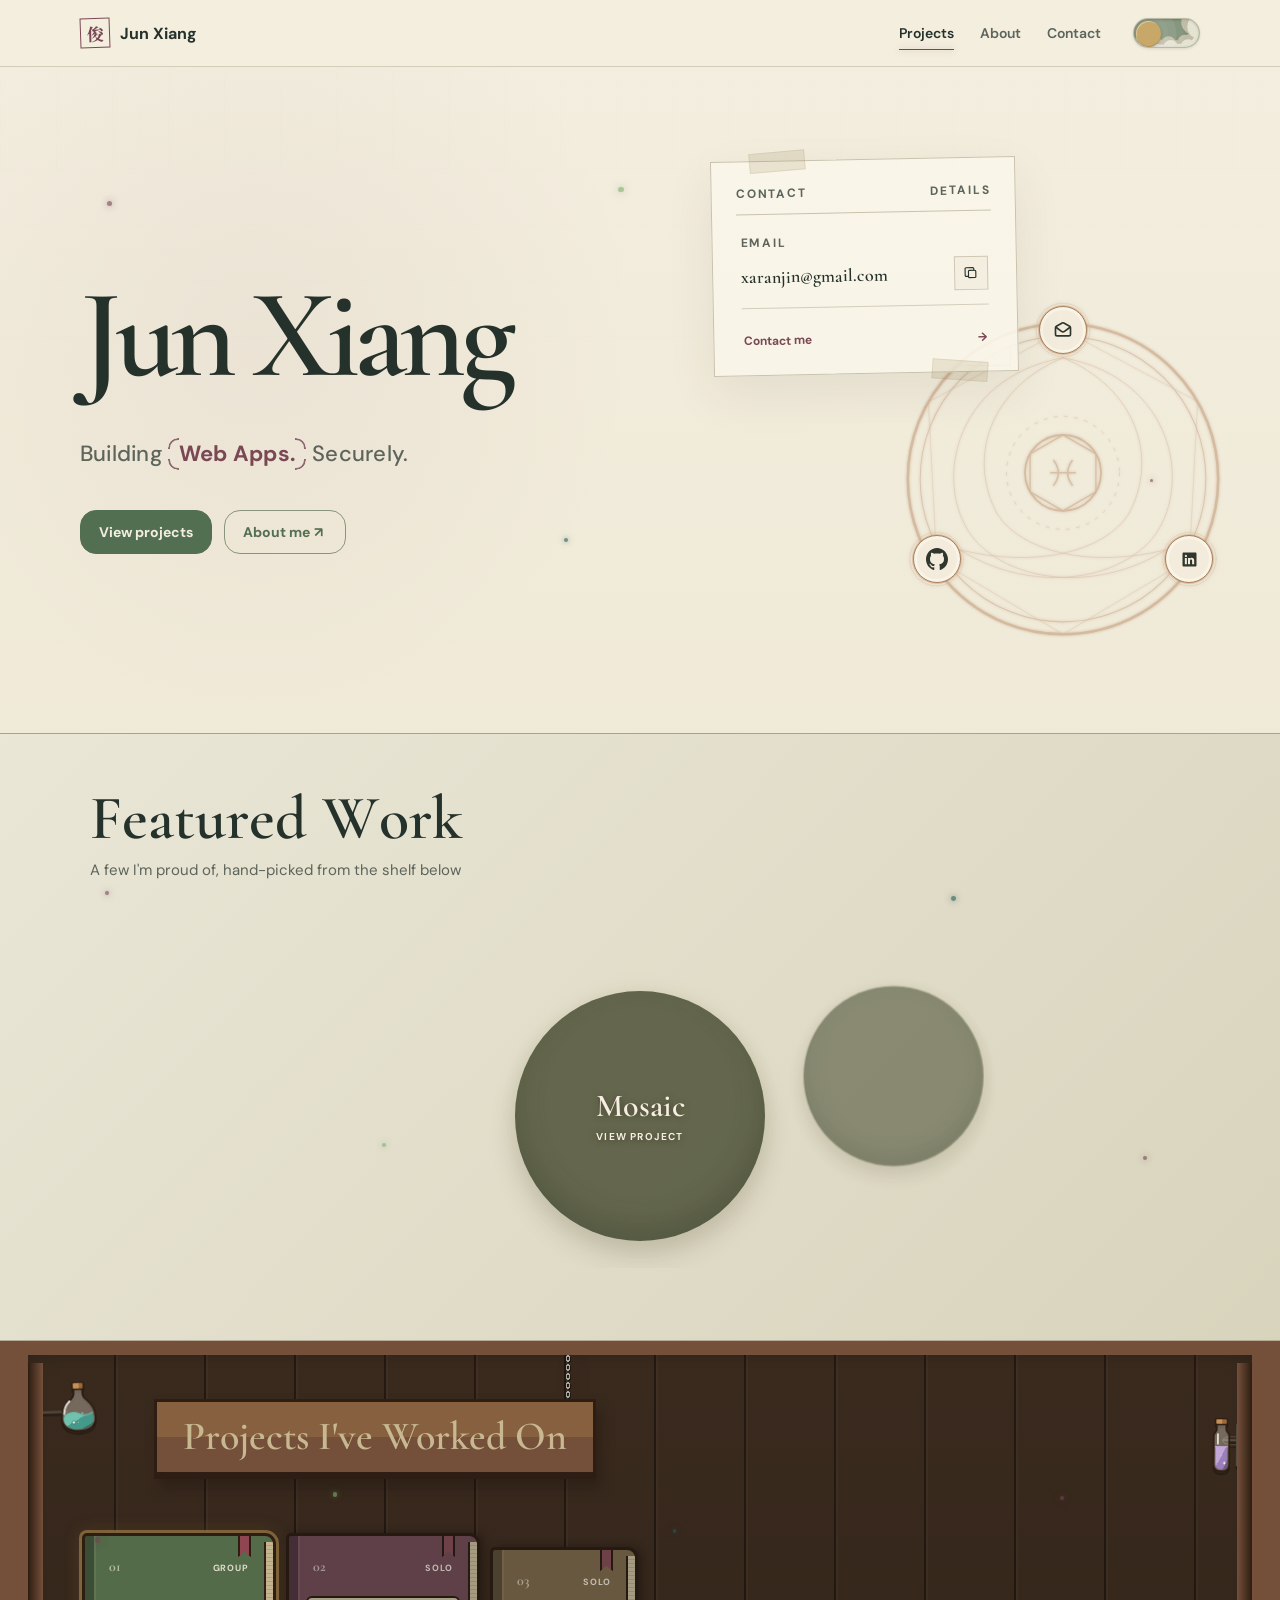
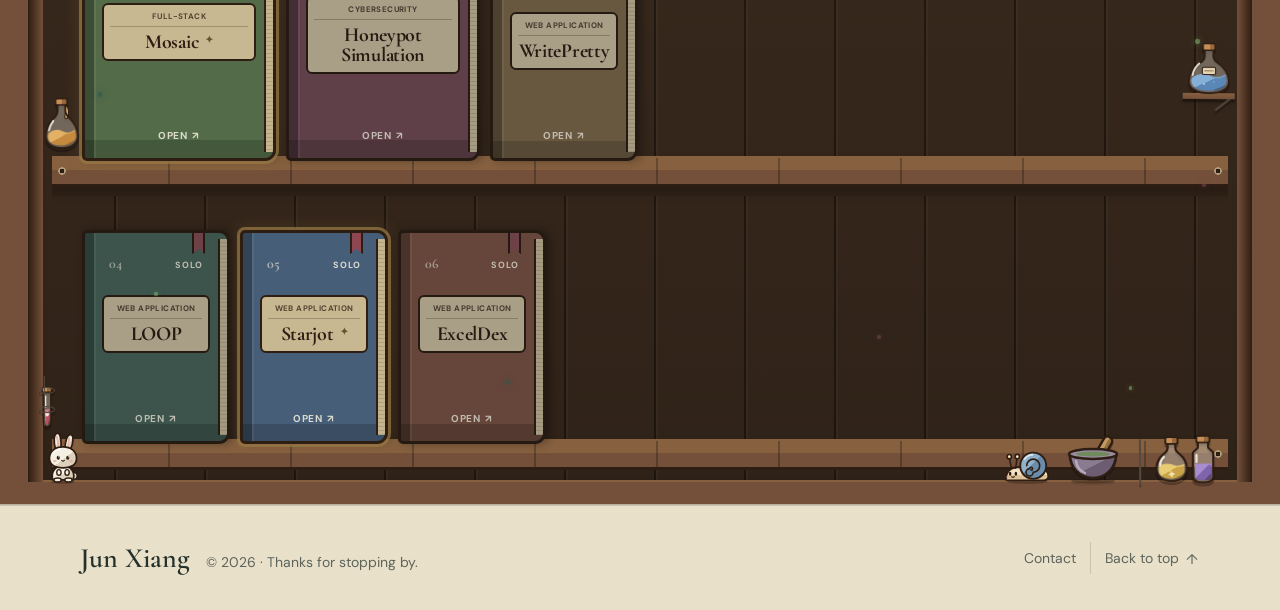
==== commit 877d07ca: "Add rotating tagline phrase - Rotate between Better Experiences, Web Apps, Useful Tools and Clean In" ====
--- a/index.html
+++ b/index.html
@@ -188,7 +188,7 @@
       <div class="container hero-grid">
         <div class="hero-copy">
           <h1>Jun Xiang</h1>
-          <p class="hero-tagline"><span class="hero-tagline__line"><em class="hero-tagline__accent">Building</em> Better Experiences.</span> <span class="hero-tagline__line">Securely.</span></p>
+          <p class="hero-tagline"><span class="hero-tagline__line">Building <button class="hero-tagline__phrase" type="button" aria-label="Better Experiences, press for the next phrase" data-words="Better Experiences.|Web Apps.|Useful Tools.|Clean Interfaces."><span class="hero-tagline__word is-current">Better Experiences.</span></button></span> <span class="hero-tagline__line">Securely.</span></p>
           <div class="hero-actions hero-actions-minimal">
             <a class="primary-button" href="#projects">View projects</a>
             <a class="text-link" href="about.html">About me <span class="fly-arrow" aria-hidden="true"><span>↗</span><span>↗</span></span></a>
--- a/style.css
+++ b/style.css
@@ -23,6 +23,7 @@
   --text-lg: 20px;
   --hit-target: 44px;
   --btn-lift: translateY(-2px);
+  --ease-out: cubic-bezier(.22, 1, .36, 1);
   --focus-ring: 2px solid var(--gold);
   --focus-ring-offset: 5px;
   --font-serif: "Cormorant Garamond", Georgia, serif;
@@ -626,6 +627,7 @@
 @media (max-width: 680px) {
   #bookshelf .spirit-light:not(:nth-child(3n + 1)) { display: none; }
   #projects .spirit-light:nth-child(even) { display: none; }
+  #background .spirit-light:nth-child(even) { display: none; }
 }
 
 /* Off-screen sections hold their lights and shelf sprites mid-motion. */
--- a/home.css
+++ b/home.css
@@ -686,20 +686,96 @@
   font-size: 22px;
   font-weight: 500;
   letter-spacing: .01em;
-  line-height: 1.45;
+  line-height: var(--tagline-line);
   text-wrap: balance;
+
+  /* Phrase settings: line height, slide time, how long each phrase stays and its inner padding. */
+  --tagline-line: 1.45;
+  --phrase-time: 420ms;
+  --phrase-hold: 3200ms;
+  --phrase-pad: .5em;
 }
 
 .hero-tagline__line { white-space: nowrap; }
 
-.hero-tagline__accent {
+/* Rotating Phrase: the word slides up and out while the next one slides in from below. */
+/* Four separate rounded corners frame it, using the same corner curve as the buttons. */
+.hero-tagline__phrase {
+  --bracket-color: color-mix(in srgb, var(--plum) 80%, transparent);
+  --bracket-len: 11px;
+  --bracket-reach: 11px;
+  --bracket-radius: .45em;
+  --bracket-width: 2px;
+
+  position: relative;
+  display: inline-block;
+  box-sizing: content-box;
+  height: calc(var(--tagline-line) * 1em);
+  padding: 0 var(--phrase-pad);
+  border: 0;
+  border-radius: var(--bracket-radius);
+  background: transparent;
   color: var(--plum);
-  font-family: inherit;
-  font-size: 1em;
-  font-style: normal;
+  cursor: pointer;
+  font: inherit;
   font-weight: 700;
+  letter-spacing: inherit;
+  overflow: hidden;
+  text-align: left;
+  vertical-align: bottom;
+  transition: width var(--phrase-time) var(--ease-out), background-color 200ms ease;
+}
+
+/* A full outline that a mask cuts down to its four corners. */
+.hero-tagline__phrase::before {
+  content: "";
+  position: absolute;
+  inset: 0;
+  border: var(--bracket-width) solid var(--bracket-color);
+  border-radius: inherit;
+  corner-shape: inherit;
+  pointer-events: none;
+  mask:
+    linear-gradient(#000 0 0) top left / var(--bracket-len) var(--bracket-reach) no-repeat,
+    linear-gradient(#000 0 0) top right / var(--bracket-len) var(--bracket-reach) no-repeat,
+    linear-gradient(#000 0 0) bottom left / var(--bracket-len) var(--bracket-reach) no-repeat,
+    linear-gradient(#000 0 0) bottom right / var(--bracket-len) var(--bracket-reach) no-repeat;
+  transition: border-color 200ms ease, mask-size 200ms ease;
+}
+
+.hero-tagline__phrase:is(:hover, :focus-visible) {
+  --bracket-color: var(--plum);
+  --bracket-len: 15px;
+
+  /* Just over half the height, so the top and bottom marks meet on each side. */
+  --bracket-reach: 51%;
+  background-color: color-mix(in srgb, var(--plum) 8%, transparent);
+}
+.hero-tagline__phrase:focus-visible { outline: var(--focus-ring); outline-offset: 4px; }
+
+/* Same smoother corner as the buttons where the browser supports it. */
+@supports (corner-shape: squircle) {
+  .hero-tagline__phrase { corner-shape: squircle; }
+}
+
+.hero-tagline__word {
+  display: block;
+  white-space: nowrap;
+  transition: transform var(--phrase-time) var(--ease-out), opacity var(--phrase-time) ease;
+}
+.hero-tagline__word:not(.is-current) { position: absolute; top: 0; left: var(--phrase-pad); }
+.hero-tagline__word.is-incoming { transform: translateY(100%); opacity: 0; }
+.hero-tagline__word.is-leaving { transform: translateY(-100%); opacity: 0; }
+
+@media (prefers-reduced-motion: reduce) {
+  .hero-tagline__phrase, .hero-tagline__word { transition: none; }
 }
 
 @media (max-width: 680px) {
-  .hero-tagline { margin-top: 46px; font-size: 18px; }
-}
+  .hero-tagline { margin-top: 46px; font-size: 18px; --phrase-pad: .25em; }
+}
+
+/* On narrow phones the longest phrase would wrap, so keep two lines and the tagline never changes height. */
+@media (max-width: 420px) {
+  .hero-tagline__line { display: block; }
+}
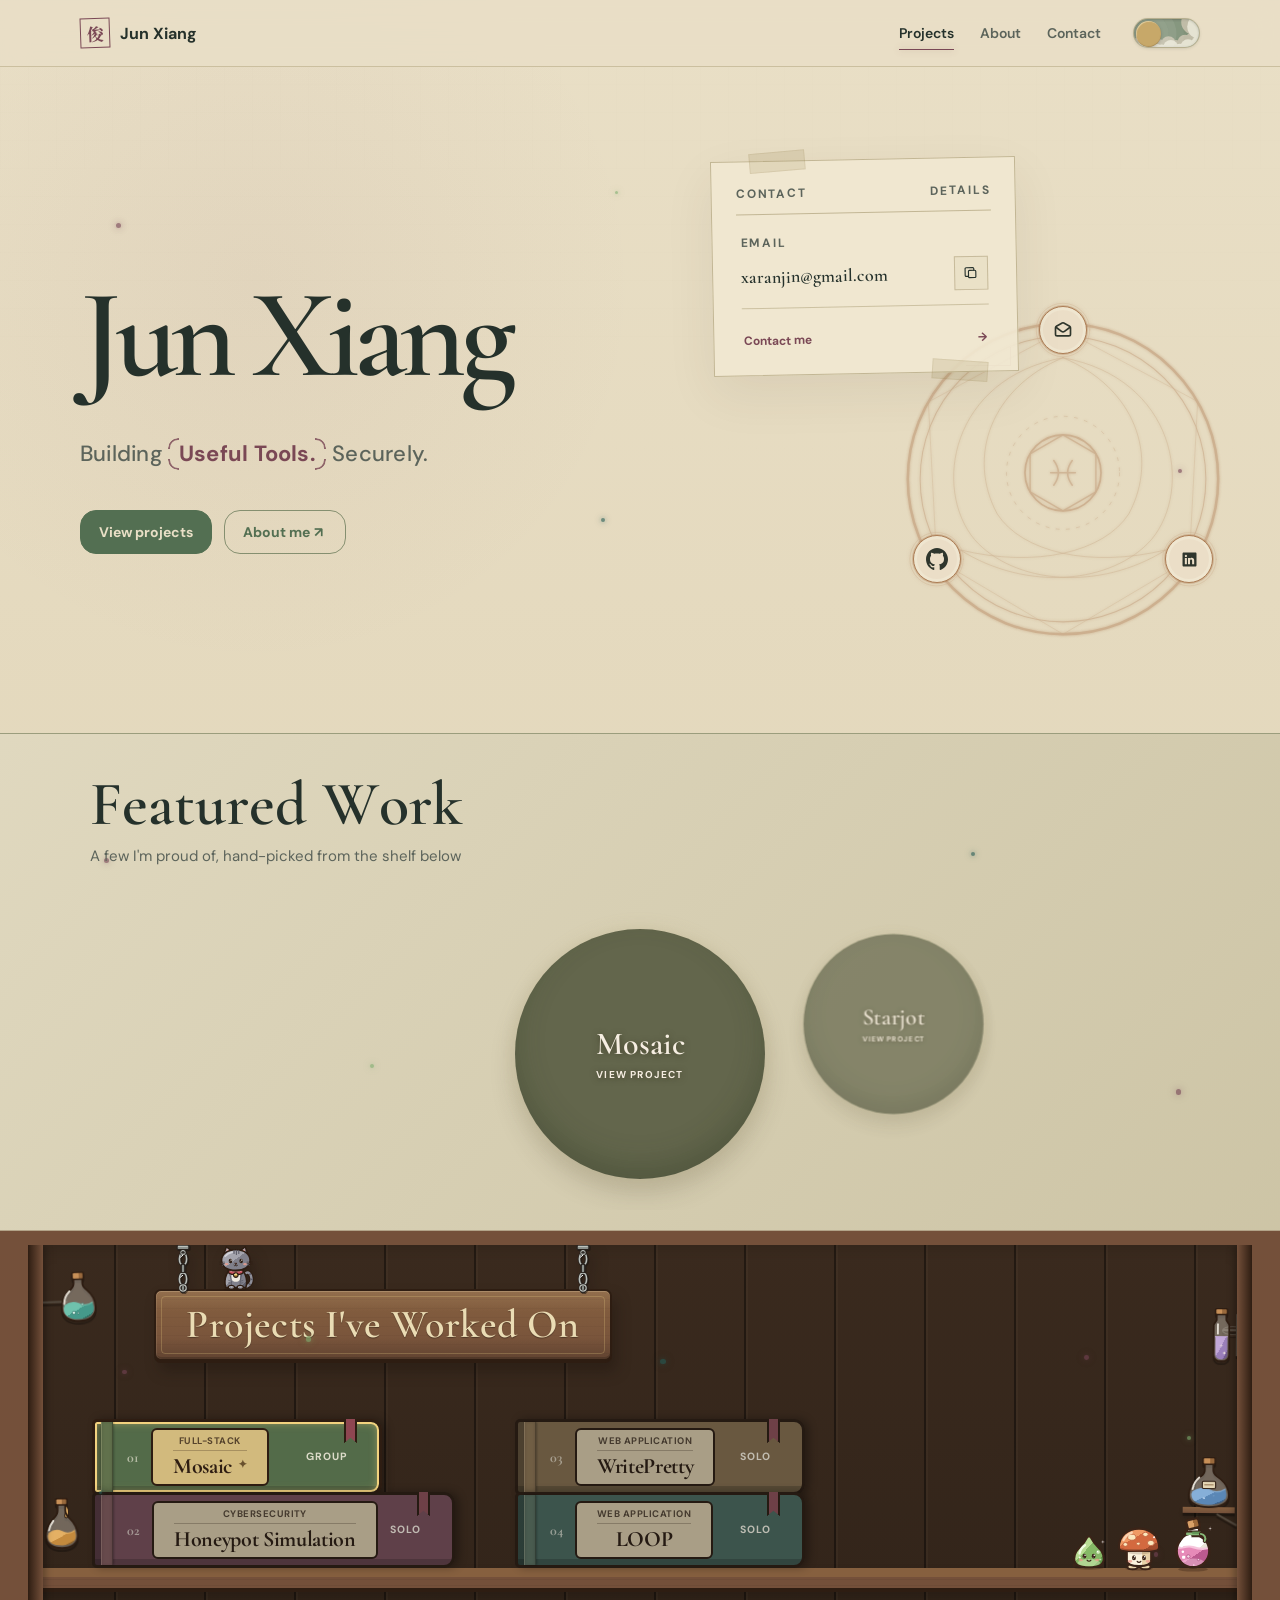
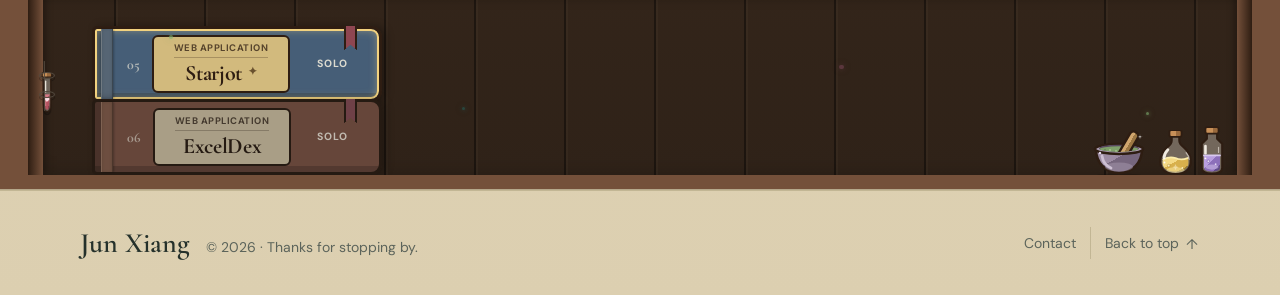
==== commit 043bb672: "Redesign bookshelf with spine books and 3D pullout animation - Lay books on their sides as spine sta" ====
--- a/index.html
+++ b/index.html
@@ -364,16 +364,6 @@
                 <span class="potion-cage"></span>
                 <img class="potion-bottle potion-tube" src="assets/shelf/bottle-ruby.svg" alt="">
               </div>
-
-              <div class="potion-fixture potion-bottom-right potion-pair">
-                <span class="potion-ledge potion-ledge-wide"></span>
-                <img class="potion-bottle potion-small-round" src="assets/shelf/bottle-gold.svg" alt="">
-                <img class="potion-bottle potion-small-square" src="assets/shelf/bottle-violet.svg" alt="">
-              </div>
-
-              <img class="mortar-set" src="assets/shelf/mortar.svg" alt="">
-              <img class="shelf-sprite shelf-sprite--snail" src="assets/shelf/snail.svg" alt="">
-              <img class="shelf-sprite shelf-sprite--bunny" src="assets/shelf/bunny.svg" alt="">
             </div>
 
             <!-- Project books are generated from the shared project data. -->
@@ -498,5 +488,6 @@
   <script src="featured.js"></script>
   <script src="project-preview.js"></script>
   <script src="script.js"></script>
+  <script src="contact.js"></script>
 </body>
 </html>
--- a/style.css
+++ b/style.css
@@ -3,13 +3,13 @@
    ========================= */
 
 :root {
-  --paper: #f3eedf;
-  --paper-deep: #e9e0c9;
-  --surface: #faf6e9;
-  --surface-2: #f0ead8;
+  --paper: #e9dfc6;
+  --paper-deep: #dccfb0;
+  --surface: #f1e8d2;
+  --surface-2: #e6dac0;
   --ink: #25312b;
   --muted: #5c645b;
-  --line: #c9c2ad;
+  --line: #c2b694;
   --green: #536f52;
   --green-deep: #344c3d;
   --plum: #7a4855;
@@ -33,8 +33,8 @@
   --shelf-dark: #46382c;
   --shelf-back: #5f4d3c;
   --shelf-back-deep: #4d3e31;
-  --projects-bg: #e5ddcf;
-  --projects-bg-deep: #d8cdbc;
+  --projects-bg: #dccfb3;
+  --projects-bg-deep: #cfc0a1;
   --projects-accent: #927f72;
   --magic: #a56d43;
   --magic-glow: rgba(165, 109, 67, .18);
@@ -806,6 +806,7 @@
   }
 }
 
+
 /* =========================
    Shimmer Text
    ========================= */
@@ -856,6 +857,7 @@
 /* =========================
    Shared Interaction Details
    ========================= */
+
 .apothecary-note:hover,
 .apothecary-note:focus-within {
   border-color: var(--gold);
--- a/shelf.css
+++ b/shelf.css
@@ -27,6 +27,19 @@
 
 .projects-cabinet { width: 100%; }
 
+/* Dark Mode Glow */
+[data-theme="dark"] .projects-section { z-index: 1; overflow-x: clip; overflow-y: visible; }
+[data-theme="dark"] .bookshelf-stage::before {
+  content: "";
+  position: absolute;
+  inset: -50px -70px;
+  z-index: -1;
+  border-radius: 40px;
+  background: radial-gradient(ellipse at 50% 45%, rgba(214, 152, 88, .26), rgba(214, 152, 88, .09) 55%, transparent 76%);
+  filter: blur(26px);
+  pointer-events: none;
+}
+
 
 /* =========================
    Bookshelf Cabinet
@@ -38,7 +51,8 @@
 .bookshelf {
   position: relative;
   z-index: 1;
-  padding: 16px 24px 20px;
+  padding: 16px 24px 0;
+  --board: 24px;
   border: 14px solid var(--cabinet-wood);
   border-left-width: 28px;
   border-right-width: 28px;
@@ -50,21 +64,11 @@
   box-shadow: inset 0 0 20px rgba(0, 0, 0, .2);
 }
 
-/* Floor Ledge */
-.bookshelf::after {
-  content: "";
-  position: absolute;
-  z-index: 6;
-  left: 0;
-  right: 0;
-  bottom: 0;
-  height: 8px;
-  border-top: 2px solid var(--cabinet-wood-light);
-  background: var(--cabinet-wood);
-}
-
 /* Sign */
 .bookshelf-sign {
+  --chain-link: url("data:image/svg+xml,%3Csvg xmlns='http://www.w3.org/2000/svg' width='14' height='20' viewBox='0 0 14 20'%3E%3Cellipse cx='7' cy='6' rx='3.6' ry='6' fill='none' stroke='%232a2420' stroke-width='3.4'/%3E%3Cellipse cx='7' cy='6' rx='3.6' ry='6' fill='none' stroke='%23b9beb9' stroke-width='1.6'/%3E%3Cpath d='M4.6 4.2a3 3 0 0 1 2-1.800' fill='none' stroke='%23fff' stroke-width='1' stroke-linecap='round'/%3E%3Crect x='5.200' y='11' width='3.600' height='9' rx='1.800' fill='%238d928d' stroke='%232a2420' stroke-width='1.400'/%3E%3C/svg%3E");
+  --chain-mount: url("data:image/svg+xml,%3Csvg xmlns='http://www.w3.org/2000/svg' width='14' height='10' viewBox='0 0 14 10'%3E%3Crect x='1' y='0' width='12' height='4.600' rx='1.400' fill='%238d928d' stroke='%232a2420' stroke-width='1.400'/%3E%3Cpath d='M2.400 1.400h9' stroke='%23c9cec9' stroke-width='.9' stroke-linecap='round'/%3E%3Ccircle cx='7' cy='7.600' r='2.200' fill='none' stroke='%232a2420' stroke-width='2.200'/%3E%3Ccircle cx='7' cy='7.600' r='2.200' fill='none' stroke='%23b9beb9' stroke-width='1'/%3E%3C/svg%3E");
+  --chain-ring: url("data:image/svg+xml,%3Csvg xmlns='http://www.w3.org/2000/svg' width='14' height='10' viewBox='0 0 14 10'%3E%3Ccircle cx='7' cy='5' r='3.200' fill='none' stroke='%232a2420' stroke-width='2.600'/%3E%3Ccircle cx='7' cy='5' r='3.200' fill='none' stroke='%23b9beb9' stroke-width='1.200'/%3E%3C/svg%3E");
   position: relative;
   z-index: 3;
   width: fit-content;
@@ -74,32 +78,67 @@
   perspective: 700px;
   filter: drop-shadow(5px 9px 7px rgba(18, 12, 8, .28));
 }
+
+/* Plank */
 .bookshelf-sign-board {
-  padding: 14px 26px 16px;
-  border: 3px solid var(--cabinet-line);
-  background: linear-gradient(180deg, var(--cabinet-wood-light) 0 50%, var(--cabinet-wood) 50%);
-  box-shadow: 0 4px 0 var(--cabinet-line);
-  color: var(--cabinet-label);
+  position: relative;
+  z-index: 1;
+  padding: 13px 30px 15px;
+  border: 2px solid var(--cabinet-line);
+  border-radius: 7px;
+  background:
+    linear-gradient(180deg, rgba(255, 236, 200, .1), transparent 30%, transparent 68%, rgba(0, 0, 0, .16)),
+    repeating-linear-gradient(180deg, transparent 0 8px, rgba(0, 0, 0, .035) 8px 9px),
+    linear-gradient(180deg, var(--cabinet-wood-light), var(--cabinet-wood));
+  box-shadow:
+    inset 0 1px 0 rgba(255, 236, 200, .22),
+    inset 1px 0 0 rgba(255, 236, 200, .1),
+    inset 0 -2px 0 rgba(0, 0, 0, .18),
+    0 2px 0 var(--cabinet-line);
+  color: #eadcb4;
   text-align: center;
   transform-origin: center top;
   transform: rotateX(var(--sign-tilt, 0deg));
 }
+.bookshelf-sign-board::before {
+  content: "";
+  position: absolute;
+  inset: 5px;
+  border: 1px solid rgba(217, 189, 122, .3);
+  border-radius: 4px;
+  pointer-events: none;
+}
+
+/* Chains */
 .bookshelf-sign::before,
 .bookshelf-sign::after {
   content: "";
   position: absolute;
-  bottom: 100%;
-  width: 8px;
-  height: 45px;
+  z-index: 2;
+  bottom: calc(100% - 4px);
+  width: 14px;
+  height: 48px;
   background:
-    radial-gradient(ellipse 3px 5px at center, transparent 35%, #a5aaa5 40% 68%, transparent 72%) center top / 8px 9px repeat-y;
-  filter: drop-shadow(1px 1px 0 rgba(22, 17, 13, .7));
+    var(--chain-ring) center bottom / 14px 10px no-repeat,
+    var(--chain-mount) center top / 14px 10px no-repeat,
+    var(--chain-link) center 8px / 14px 20px repeat-y;
+  filter: drop-shadow(1px 1px 0 rgba(22, 17, 13, .5));
   transform-origin: top center;
   transform: translateX(calc(-1 * var(--sign-offset, 0px))) skewX(var(--chain-angle, 0deg));
 }
-.bookshelf-sign::before { left: 24px; }
-.bookshelf-sign::after { right: 24px; }
-.bookshelf-sign h2 { margin: 0; font-family: var(--font-serif); font-size: clamp(30px, 4vw, 40px); font-weight: 600; line-height: 1; white-space: nowrap; }
+.bookshelf-sign::before { left: 22px; }
+.bookshelf-sign::after { right: 22px; }
+.bookshelf-sign h2 {
+  position: relative;
+  margin: 0;
+  font-family: var(--font-serif);
+  font-size: clamp(30px, 4vw, 40px);
+  font-weight: 600;
+  line-height: 1;
+  letter-spacing: .01em;
+  text-shadow: 0 1px 1px rgba(0, 0, 0, .35);
+  white-space: nowrap;
+}
 
 
 /* =========================
@@ -114,13 +153,13 @@
   content: "";
   position: absolute;
   z-index: 8;
-  top: 8px;
-  bottom: 8px;
+  top: 0;
+  bottom: 0;
   width: 15px;
   background: linear-gradient(90deg, var(--cabinet-line), var(--cabinet-wood));
 }
-.shelf-potions::before { left: 0; }
-.shelf-potions::after { right: 0; transform: scaleX(-1); }
+.shelf-potions::before { left: 0; box-shadow: 3px 0 7px rgba(0, 0, 0, .28); }
+.shelf-potions::after { right: 0; transform: scaleX(-1); box-shadow: 3px 0 7px rgba(0, 0, 0, .28); }
 
 /* Bottles */
 .potion-fixture {
@@ -208,16 +247,18 @@
   background: linear-gradient(180deg, var(--cabinet-wood-light), var(--cabinet-wood));
   box-shadow: 0 3px 4px rgba(0, 0, 0, .18);
 }
+
+/* Brace */
 .potion-flask-stand::after {
   content: "";
   position: absolute;
-  right: 5px;
-  top: 5px;
-  width: 18px;
+  left: 34px;
+  top: 6px;
+  width: 23px;
   height: 2px;
   background: #544a3f;
-  transform: rotate(-38deg);
-  transform-origin: right center;
+  transform: rotate(29deg);
+  transform-origin: left center;
 }
 
 .potion-lower-left { z-index: 9; bottom: 57px; left: 8px; width: 24px; height: 64px; transform: rotate(-.5deg); }
@@ -240,21 +281,6 @@
 .potion-lower-left .potion-cage::after { top: 30px; }
 .potion-lower-left .potion-bottle { position: absolute; z-index: 3; left: 3px; bottom: 5px; width: 16px; }
 
-.potion-bottom-right { right: 31px; bottom: 6px; width: 84px; height: 64px; gap: 1px; transform: rotate(-.5deg); }
-.potion-bottom-right .potion-small-round { width: 35px; }
-.potion-bottom-right .potion-small-square { width: 32px; margin-left: -3px; }
-
-/* Mortar */
-.mortar-set {
-  position: absolute;
-  z-index: 9;
-  right: 126px;
-  bottom: 6px;
-  width: 66px;
-  height: 54px;
-  filter: drop-shadow(0 2px 0 rgba(0, 0, 0, .25));
-}
-
 
 /* =========================
    Shelf Sprites
@@ -267,7 +293,7 @@
   position: absolute;
   z-index: 4;
   right: 34px;
-  bottom: 26px;
+  bottom: var(--board);
   display: flex;
   align-items: flex-end;
   gap: 6px;
@@ -277,11 +303,7 @@
 .shelf-sprite--potion { width: 50px; }
 
 /* Sign */
-.shelf-sprite--cat { position: absolute; z-index: 4; left: 60px; top: -43px; width: 35px; }
-
-/* Bottom Shelf */
-.shelf-sprite--snail { position: absolute; z-index: 9; right: 200px; bottom: 6px; width: 52px; }
-.shelf-sprite--bunny { position: absolute; z-index: 9; left: 16px; bottom: 6px; width: 38px; }
+.shelf-sprite--cat { position: absolute; z-index: 4; left: 64px; top: -44px; width: 38px; }
 
 /* Idle Motion */
 @media (prefers-reduced-motion: no-preference) {
@@ -290,51 +312,42 @@
   .shelf-sprite--mushroom { animation: sprite-bob 3s ease-in-out infinite; }
   .shelf-sprite--potion { animation: sprite-sway 4s ease-in-out infinite; }
   .shelf-sprite--cat { animation: sprite-breathe 3.6s ease-in-out infinite; }
-  .shelf-sprite--snail { animation: sprite-crawl 12s ease-in-out infinite; }
-  .shelf-sprite--bunny { animation: sprite-hop 5s ease-in-out infinite; }
 }
 @keyframes sprite-squish { 0%, 100% { transform: scale(1, 1); } 50% { transform: scale(1.08, .9); } }
 @keyframes sprite-bob { 0%, 100% { transform: translateY(0) rotate(-2deg); } 50% { transform: translateY(-3px) rotate(2deg); } }
 @keyframes sprite-sway { 0%, 100% { transform: rotate(-2deg); } 50% { transform: rotate(2deg); } }
 @keyframes sprite-breathe { 0%, 100% { transform: scaleY(1); } 50% { transform: scaleY(1.04); } }
-@keyframes sprite-crawl {
-  0% { transform: translateX(0) scaleX(1); }
-  46% { transform: translateX(-40px) scaleX(1); }
-  50% { transform: translateX(-40px) scaleX(-1); }
-  96% { transform: translateX(0) scaleX(-1); }
-  100% { transform: translateX(0) scaleX(1); }
-}
-@keyframes sprite-hop { 0%, 80%, 100% { transform: translateY(0); } 86% { transform: translateY(-8px); } 92% { transform: translateY(0); } 96% { transform: translateY(-3px); } }
 
 
 /* =========================
-   Shelves and Books
+   Shelves
    ========================= */
 
-.project-library { position: relative; z-index: 3; display: grid; overflow: hidden; }
+/* Library */
+.project-library { position: relative; z-index: 3; display: grid; overflow: hidden; margin-inline: -24px; }
 
 /* Shelf Row */
 .shelf-row { position: relative; min-height: 268px; display: flex; }
-.shelf-row + .shelf-row { border-top: 9px solid var(--cabinet-back-deep); }
 
 /* Ledge */
 .shelf-row::after {
   content: "";
   position: absolute;
   z-index: 3;
-  left: -4px;
-  right: -4px;
+  left: 0;
+  right: 0;
   bottom: 0;
-  height: 26px;
-  border-top: 2px solid var(--cabinet-wood-light);
-  border-bottom: 3px solid var(--cabinet-line);
+  height: var(--board);
   background:
-    radial-gradient(circle at 14px 50%, var(--cabinet-line) 0 2.5px, var(--cabinet-label-shade) 2.5px 3.5px, transparent 4px),
-    radial-gradient(circle at calc(100% - 14px) 50%, var(--cabinet-line) 0 2.5px, var(--cabinet-label-shade) 2.5px 3.5px, transparent 4px),
-    repeating-linear-gradient(90deg, transparent 0 120px, rgba(0, 0, 0, .25) 120px 122px),
-    linear-gradient(180deg, var(--cabinet-wood-light) 0 45%, var(--cabinet-wood) 45%);
-  box-shadow: 0 7px 11px rgba(0, 0, 0, .17);
-}
+    linear-gradient(180deg, var(--cabinet-wood-light) 0 9px, transparent 9px calc(100% - 4px), var(--cabinet-line) calc(100% - 4px)),
+    repeating-linear-gradient(180deg, transparent 0 5px, rgba(0, 0, 0, .05) 5px 6px),
+    var(--cabinet-wood);
+  box-shadow: 0 7px 11px rgba(0, 0, 0, .2);
+}
+
+/* Lowest Row */
+.shelf-row:last-child::after { display: none; }
+.shelf-row:last-child .shelf-books { padding-bottom: 0; }
 
 /* Books sit flush on the ledge */
 .shelf-books {
@@ -343,8 +356,43 @@
   display: flex;
   align-items: flex-end;
   gap: 10px;
-  padding: 34px 30px 26px;
-}
+  padding: 34px 30px var(--board);
+}
+
+/* Spine Layout */
+.is-spine-layout .shelf-books {
+  position: relative;
+  justify-content: flex-start;
+  gap: clamp(40px, 5vw, 60px);
+  padding-inline: clamp(24px, 5vw, 80px) 200px;
+}
+
+/* Shelf Props */
+.shelf-props {
+  position: absolute;
+  right: 24px;
+  bottom: 0;
+  display: flex;
+  align-items: flex-end;
+  gap: 6px;
+  pointer-events: none;
+}
+
+/* Prop Heights */
+.shelf-sprites .shelf-sprite--slime { margin-bottom: -2px; }
+.shelf-sprites .shelf-sprite--mushroom { margin-bottom: -3px; }
+.shelf-sprites .shelf-sprite--potion { margin-bottom: -4px; }
+.shelf-props .shelf-sprite--mortar { width: 66px; margin-bottom: -4px; }
+.shelf-props .shelf-sprite--bottle-gold { width: 35px; margin-bottom: -2px; }
+.shelf-props .shelf-sprite--bottle-violet { width: 32px; margin-left: -3px; }
+
+/* Spine Shelf Height */
+.is-spine-layout .shelf-row { min-height: 0; }
+
+
+/* =========================
+   Books
+   ========================= */
 
 /* Book */
 .project-card {
@@ -464,7 +512,7 @@
 }
 .project-number {
   font-family: var(--font-serif);
-  font-size: 14px;
+  font-size: 17px;
   font-weight: 700;
   opacity: .62;
 }
@@ -542,6 +590,218 @@
 .project-card:hover .project-view::after { transform: translate(2px, -2px); }
 
 
+/* Horizontal Spines */
+.book-stack {
+  display: flex;
+  flex-direction: column;
+  align-items: flex-start;
+  width: max-content;
+  max-width: 100%;
+}
+
+/* Spine */
+.project-card.is-spine {
+  --spine-h: 76px;
+  flex: none;
+  width: max-content;
+  min-width: 290px;
+  max-width: 100%;
+  height: var(--spine-h);
+  padding: 0;
+  overflow: visible;
+  border: 0;
+  border-radius: 5px 11px 11px 5px;
+  background: none;
+  box-shadow: 4px 0 8px rgba(0, 0, 0, .3);
+  transform-origin: left center;
+}
+
+/* Stacked Books */
+.book-stack > .project-card.is-spine + .project-card.is-spine { margin-top: -3px; }
+
+/* Spine Hover */
+.project-card.is-spine:hover,
+.project-card.is-spine:focus-visible {
+  z-index: 6;
+  transform: translateX(12px);
+  box-shadow: 4px 8px 12px rgba(0, 0, 0, .34);
+}
+
+/* Featured Spines */
+.project-card.is-spine.is-featured .book-spine { box-shadow: inset 0 0 0 2px color-mix(in srgb, var(--gold) 75%, transparent), inset 0 0 10px color-mix(in srgb, var(--gold) 35%, transparent); }
+.project-card.is-spine.is-featured:hover .book-spine,
+.project-card.is-spine.is-featured:focus-visible .book-spine { box-shadow: inset 0 0 0 2px var(--gold), inset 0 0 12px color-mix(in srgb, var(--gold) 50%, transparent); }
+.project-card.is-spine.is-featured .spine-label { background: color-mix(in srgb, var(--cabinet-label) 62%, #e3bd5c); }
+[data-theme='light'] .project-card.is-spine.is-featured .book-spine { box-shadow: inset 0 0 0 2px #f2d27f, inset 0 0 10px rgba(242, 210, 127, .55); }
+[data-theme='light'] .project-card.is-spine.is-featured:hover .book-spine,
+[data-theme='light'] .project-card.is-spine.is-featured:focus-visible .book-spine { box-shadow: inset 0 0 0 2px #ffe08f, inset 0 0 14px rgba(255, 224, 143, .7); }
+
+/* Spine Cover */
+.project-card.is-spine > .project-book-header,
+.project-card.is-spine > .book-spine-content,
+.project-card.is-spine > .project-view { display: none; }
+.project-card:not(.is-spine) > .book-spine,
+.project-card:not(.is-spine) > .spine-peek { display: none; }
+
+/* Spine Page Edge */
+.project-card.is-spine::before { content: none; }
+
+/* Spine Ribbon */
+.project-card.is-spine::after { top: 0; right: 25px; }
+
+/* Spine Face */
+.book-spine {
+  position: relative;
+  width: 100%;
+  height: 100%;
+  display: flex;
+  align-items: center;
+  gap: 12px;
+  padding: 0 31px 0 32px;
+  border: 3px solid var(--cabinet-line);
+  border-radius: 5px 11px 11px 5px;
+  background:
+    linear-gradient(90deg, rgba(0, 0, 0, .28) 0 9px, rgba(255, 240, 220, .07) 9px 11px, transparent 11px),
+    linear-gradient(180deg, transparent 0 92%, rgba(0, 0, 0, .18) 92%),
+    var(--book-cover);
+}
+.book-spine::before {
+  content: "";
+  position: absolute;
+  top: 0;
+  bottom: 0;
+  left: 6px;
+  width: 10px;
+
+  /* Leather Band */
+  border-left: 1px solid rgba(255, 232, 196, .16);
+  border-right: 1px solid rgba(0, 0, 0, .3);
+  background: color-mix(in srgb, var(--book-cover) 86%, #b8935f);
+  box-shadow: 1px 0 2px rgba(0, 0, 0, .28), inset 0 0 3px rgba(0, 0, 0, .14);
+}
+
+.spine-number {
+  position: relative;
+  font-family: var(--font-serif);
+  font-size: 14px;
+  font-weight: 700;
+  opacity: .62;
+}
+.spine-label {
+  position: relative;
+  display: flex;
+  flex-direction: column;
+  align-items: center;
+  padding: 6px 20px 7px;
+  border: 2px solid var(--cabinet-line);
+  border-radius: 6px;
+  background: var(--cabinet-label);
+  color: var(--cabinet-line);
+  white-space: nowrap;
+}
+.spine-type {
+  align-self: stretch;
+  margin-bottom: 4px;
+  padding-bottom: 3px;
+  border-bottom: 1.5px solid color-mix(in srgb, var(--cabinet-line) 35%, transparent);
+  font-size: 9.5px;
+  font-weight: 700;
+  letter-spacing: .05em;
+  line-height: 1.2;
+  text-align: center;
+  text-transform: uppercase;
+  opacity: .75;
+}
+.spine-title {
+  display: inline-flex;
+  align-items: center;
+  gap: 6px;
+  font-family: var(--font-serif);
+  font-size: 22px;
+  font-weight: 700;
+  line-height: 1;
+  letter-spacing: -.015em;
+}
+.spine-team {
+  position: relative;
+  margin-left: auto;
+  font-size: 10.5px;
+  font-weight: 700;
+  letter-spacing: .1em;
+  line-height: 1;
+  text-transform: uppercase;
+  opacity: .88;
+}
+
+/* Parchment Note */
+.spine-peek {
+  position: absolute;
+  z-index: -1;
+  top: 0;
+  bottom: 0;
+  left: calc(100% - 16px);
+  width: max-content;
+  max-width: 160px;
+  display: flex;
+  flex-direction: column;
+  justify-content: center;
+  gap: 4px;
+  padding: 4px 14px 4px 28px;
+  border: 3px solid var(--cabinet-line);
+  border-left: 0;
+  border-radius: 0 11px 11px 0;
+  background:
+    linear-gradient(90deg, rgba(0, 0, 0, .3), transparent 26px),
+    radial-gradient(ellipse at 35% 20%, rgba(255, 250, 232, .45), transparent 65%),
+    radial-gradient(ellipse at center, transparent 45%, rgba(90, 56, 26, .38) 100%),
+    color-mix(in srgb, var(--cabinet-label) 62%, #f4e6c4);
+  box-shadow: 0 3px 5px rgba(0, 0, 0, .3), inset 0 0 14px rgba(90, 56, 26, .5);
+  color: var(--cabinet-line);
+  opacity: 0;
+  transform: translateX(-70%);
+  transition: transform 220ms ease, opacity 160ms ease;
+  pointer-events: none;
+}
+.project-card.is-spine:hover .spine-peek,
+.project-card.is-spine:focus-visible .spine-peek { opacity: 1; transform: translateX(0); }
+
+/* Note Border */
+.spine-peek::before {
+  content: "";
+  position: absolute;
+  inset: 5px 5px 5px 20px;
+  border: 1px solid rgba(90, 56, 26, .38);
+  border-radius: 4px;
+  background:
+    radial-gradient(circle, rgba(90, 56, 26, .55) 0 1.5px, transparent 2px) 0 0 / 7px 7px no-repeat,
+    radial-gradient(circle, rgba(90, 56, 26, .55) 0 1.5px, transparent 2px) 100% 0 / 7px 7px no-repeat,
+    radial-gradient(circle, rgba(90, 56, 26, .55) 0 1.5px, transparent 2px) 0 100% / 7px 7px no-repeat,
+    radial-gradient(circle, rgba(90, 56, 26, .55) 0 1.5px, transparent 2px) 100% 100% / 7px 7px no-repeat;
+  pointer-events: none;
+}
+.spine-peek-focus {
+  font-family: var(--font-serif);
+  font-size: 14px;
+  font-weight: 700;
+  line-height: 1.05;
+  text-wrap: balance;
+}
+
+@media (max-width: 680px) {
+  .is-spine-layout .shelf-books { padding-inline: 6px; }
+  .project-card.is-spine { aspect-ratio: auto; min-width: 0; }
+  .spine-peek,
+  .shelf-props { display: none; }
+  .project-card.is-spine { --spine-h: 64px; }
+  .spine-label { padding: 4px 12px 5px; }
+  .spine-title { font-size: 17px; }
+  .spine-type { font-size: 8px; }
+  .spine-number { font-size: 14px; }
+  .spine-team { font-size: 8.5px; }
+  .book-spine { gap: 8px; padding-inline: 28px 24px; }
+}
+
+
 /* =========================
    Project Preview Book
    ========================= */
@@ -562,8 +822,8 @@
 .project-overlay.open { opacity: 1; visibility: visible; }
 .project-overlay.zooming { z-index: 1200; }
 
-/* Flying Book */
-.project-flying-book {
+/* Book Pullout */
+.book-pullout {
   position: fixed;
   z-index: 7;
   pointer-events: none;
@@ -572,8 +832,8 @@
   transform-style: preserve-3d;
   will-change: transform;
 }
-.project-flying-book__front,
-.project-flying-book__inside {
+.book-pullout__front,
+.book-pullout__inside {
   position: absolute;
   inset: 0;
   box-sizing: border-box;
@@ -582,15 +842,27 @@
   backface-visibility: hidden;
   -webkit-backface-visibility: hidden;
 }
-.project-flying-book__front {
+.book-pullout__front {
   flex: none;
   margin: 0;
   transform: translateZ(1px);
   transition: none;
 }
 
+/* Box Sides */
+.book-pullout__side {
+  position: absolute;
+  top: 0;
+  left: 0;
+  box-sizing: border-box;
+  overflow: hidden;
+}
+.book-pullout__edge { background: color-mix(in srgb, var(--book-cover) 70%, #000); }
+.book-pullout__pages { background: #e4d7b8; }
+.project-overlay.arrived .book-pullout__side { visibility: hidden; }
+
 /* Inside Cover */
-.project-flying-book__inside {
+.book-pullout__inside {
   display: grid;
   place-items: center;
   border: 3px solid var(--cabinet-line);
@@ -600,14 +872,14 @@
   transform: rotateY(180deg) translateZ(1px);
   box-shadow: 0 18px 48px rgba(0, 0, 0, .22);
 }
-.project-flying-book__inside::after {
+.book-pullout__inside::after {
   content: "";
   position: absolute;
   inset: 10px;
   border: 1px solid color-mix(in srgb, var(--book-ink) 14%, transparent);
   border-radius: 5px 1px 1px 5px;
 }
-.project-flying-book__inside .popup-cover-watermark {
+.book-pullout__inside .popup-cover-watermark {
   width: 28%;
   min-width: 70px;
   max-width: 122px;
@@ -618,7 +890,8 @@
   mask: url("assets/icons/portfolio-apple-icon.png") center / contain no-repeat;
 }
 
-.project-card.is-lifted { visibility: hidden; }
+.project-card.is-pulled-out,
+.project-card.is-pulled-out .spine-peek { visibility: hidden; }
 
 /* Book Camera */
 .project-book-camera {
@@ -713,8 +986,7 @@
 
 @media (max-width: 980px) {
   .potion-fixture { scale: .86; }
-  .mortar-set { right: 108px; transform: scale(.88); transform-origin: bottom right; }
-  .potion-upper-right { right: 4px; }
+    .potion-upper-right { right: 4px; }
   .potion-mid-left { left: -7px; }
   .potion-mid-right { right: 8px; }
 }
@@ -727,16 +999,17 @@
   /* Sign */
   .bookshelf-sign { margin: 22px auto 16px 0; }
   .bookshelf-sign-board { padding: 12px 18px 14px; }
-  .bookshelf-sign::before, .bookshelf-sign::after { height: 32px; }
+  .bookshelf-sign::before, .bookshelf-sign::after { height: 36px; }
   .bookshelf-sign h2 { font-size: clamp(18px, 6.4vw, 30px); }
 
   /* Cabinet */
-  .bookshelf { padding: 10px 10px 14px; border-width: 8px 12px; overflow: visible; }
+  .bookshelf { --board: 20px; padding: 10px 10px 0; border-width: 8px 12px; overflow: visible; }
+  .project-library { margin-inline: -10px; }
   .shelf-potions, .shelf-sprites { display: none; }
 
   /* Books */
   .shelf-row { min-height: 0; }
-  .shelf-books { gap: 7px; padding: 26px 12px 26px; }
+  .shelf-books { gap: 7px; padding: 26px 12px var(--board); }
   .project-card { height: auto; padding: 12px 8px 11px; }
   .book-wide { flex: 1.3 1 0; max-width: 160px; aspect-ratio: 194 / 228; }
   .book-regular { flex: 1 1 0; max-width: 124px; aspect-ratio: 148 / 214; }
--- a/featured.css
+++ b/featured.css
@@ -3,7 +3,7 @@
    ========================= */
 
 .featured-work {
-  padding: 0 0 72px;
+  padding: 0 0 20px;
   border-top: 1px solid color-mix(in srgb, var(--green) 35%, var(--line));
   background: linear-gradient(
     135deg,
@@ -24,13 +24,16 @@
 }
 
 .featured-gallery {
-  padding: 54px clamp(24px, 7vw, 110px) 0;
+  /* Above Shelf Glow */
+  position: relative;
+  z-index: 2;
+  padding: 40px clamp(24px, 7vw, 110px) 0;
   background: transparent;
 }
 
 .featured-work-heading {
   max-width: 1120px;
-  margin: 0 auto 28px;
+  margin: 0 auto 12px;
 }
 
 .featured-work-heading h2 {
@@ -63,8 +66,8 @@
   left: 50%;
   transform: translateX(-50%);
   margin: 0 auto;
-  min-height: 340px;
-  padding: 20px clamp(24px, 5vw, 64px);
+  min-height: 332px;
+  padding: 8px clamp(24px, 5vw, 64px) 40px;
   overflow: hidden;
   isolation: isolate;
 }
@@ -121,7 +124,7 @@
   position: relative;
   display: block;
   width: 100%;
-  min-height: 320px;
+  min-height: 284px;
   perspective: 1000px;
   touch-action: pan-y;
 }
@@ -145,7 +148,7 @@
 
 .is-carousel .featured-display-art[data-position="0"] {
   z-index: 3;
-  transform: translateY(28px) scale(1);
+  transform: translateY(18px) scale(1);
   opacity: 1;
 }
 
@@ -483,12 +486,12 @@
 
 @media (max-width: 680px) {
   .featured-gallery {
-    padding: 48px 20px 0;
+    padding: 36px 20px 0;
   }
   .featured-display {
     grid-template-columns: 1fr;
     justify-items: center;
-    padding: 0 20px 28px;
+    padding: 0 20px 30px;
   }
   .featured-display-art {
     min-height: 210px;
@@ -497,7 +500,7 @@
     width: 165px;
   }
   .is-carousel .featured-display-art[data-position="0"] {
-    transform: translateY(18px) scale(1);
+    transform: translateY(10px) scale(1);
   }
   .is-carousel .featured-display-art[data-position="-1"] {
     transform: translate(-27%, -9px) scale(.62);
--- a/projects.css
+++ b/projects.css
@@ -58,14 +58,11 @@
   right: 0;
   bottom: 0;
   left: 0;
-  height: 14px;
-  border-top: 2px solid var(--cabinet-wood-light);
-  border-bottom: 2px solid var(--cabinet-line);
+  height: 16px;
   background:
-    radial-gradient(circle at 10px 50%, var(--cabinet-line) 0 2px, var(--cabinet-label-shade) 2px 3px, transparent 3.5px),
-    radial-gradient(circle at calc(100% - 10px) 50%, var(--cabinet-line) 0 2px, var(--cabinet-label-shade) 2px 3px, transparent 3.5px),
-    repeating-linear-gradient(90deg, transparent 0 120px, rgba(0, 0, 0, .25) 120px 122px),
-    linear-gradient(180deg, var(--cabinet-wood-light) 0 45%, var(--cabinet-wood) 45%);
+    linear-gradient(180deg, var(--cabinet-wood-light) 0 6px, transparent 6px calc(100% - 3px), var(--cabinet-line) calc(100% - 3px)),
+    repeating-linear-gradient(180deg, transparent 0 5px, rgba(0, 0, 0, .05) 5px 6px),
+    var(--cabinet-wood);
   box-shadow: 0 5px 8px rgba(0, 0, 0, .2);
 }
 
@@ -80,8 +77,8 @@
   position: relative;
   z-index: 1;
   display: grid;
-  grid-template-columns: repeat(2, 146px);
-  grid-auto-columns: 146px;
+  grid-template-columns: repeat(2, 156px);
+  grid-auto-columns: 156px;
   grid-template-rows: repeat(3, 35px);
   align-items: end;
   column-gap: 24px;
@@ -98,38 +95,52 @@
   --switcher-cover: #536b49;
   --switcher-ink: #f1ecdc;
   position: relative;
-  width: calc(138px + var(--book-width, 0px));
+  width: 148px;
   height: 38px;
   display: grid;
-  grid-template-columns: 22px minmax(0, 1fr);
+  grid-template-columns: 20px minmax(0, 1fr);
   align-items: center;
   gap: 4px;
-  padding: 4px 14px 4px 9px;
+  padding: 4px 14px 4px 22px;
   overflow: hidden;
   border: 2px solid var(--cabinet-line);
-  border-radius: 3px 7px 7px 3px;
+  border-radius: 4px 8px 8px 4px;
   background:
-    linear-gradient(90deg, rgba(0, 0, 0, .28) 0 6px, transparent 6px),
+    linear-gradient(90deg, rgba(0, 0, 0, .28) 0 7px, rgba(255, 240, 220, .07) 7px 9px, transparent 9px),
+    linear-gradient(180deg, transparent 0 90%, rgba(0, 0, 0, .18) 90%),
     var(--switcher-cover);
   box-shadow: 2px 3px 5px rgba(0, 0, 0, .3);
   color: var(--switcher-ink);
   cursor: pointer;
   text-align: left;
-  transform: translateX(var(--book-x, 0));
   transition: transform 280ms cubic-bezier(.16, 1, .3, 1), filter 160ms ease, box-shadow 160ms ease;
 }
 .project-switcher-card:not(.is-featured) { filter: saturate(.75) brightness(.86); }
 
-/* Page Edge */
+/* Leather Strip */
 .project-switcher-card::before {
   content: "";
   position: absolute;
-  top: 3px;
-  right: 0;
-  bottom: 3px;
+  top: 0;
+  bottom: 0;
+  left: 6px;
+  width: 8px;
+  border-left: 1px solid rgba(255, 232, 196, .16);
+  border-right: 1px solid rgba(0, 0, 0, .3);
+  background: color-mix(in srgb, var(--switcher-cover) 86%, #b8935f);
+  box-shadow: 1px 0 2px rgba(0, 0, 0, .28), inset 0 0 3px rgba(0, 0, 0, .14);
+}
+
+/* Ribbon */
+.project-switcher-number::after {
+  content: "";
+  position: absolute;
+  top: 0;
+  right: 14px;
   width: 6px;
-  border-left: 2px solid var(--cabinet-line);
-  background: repeating-linear-gradient(180deg, var(--cabinet-pages) 0 3px, var(--cabinet-label-shade) 3px 4px);
+  height: 11px;
+  background: #8e4651;
+  clip-path: polygon(0 0, 100% 0, 100% 100%, 50% 78%, 0 100%);
 }
 
 /* Active Marker */
@@ -138,7 +149,7 @@
   position: absolute;
   right: 14px;
   bottom: 3px;
-  left: 34px;
+  left: 44px;
   height: 2px;
   border-radius: 999px;
   background: currentColor;
@@ -151,14 +162,14 @@
 .project-switcher-card:hover,
 .project-switcher-card:focus-visible {
   z-index: 3;
-  transform: translateX(calc(var(--book-x, 0) - 2px)) translateY(-2px);
+  transform: translate(-2px, -2px);
 }
 .project-switcher-card:not(.is-featured):hover,
 .project-switcher-card:not(.is-featured):focus-visible { filter: saturate(.85) brightness(.94); }
 
 .project-switcher-card.is-active {
   z-index: 4;
-  transform: translateX(calc(var(--book-x, 0) - 3px)) translateY(-3px) scale(1.02);
+  transform: translate(-3px, -3px) scale(1.02);
   box-shadow: 2px 6px 8px rgba(0, 0, 0, .35);
 }
 .project-switcher-card.is-active::after { opacity: .9; transform: scaleX(1); }
@@ -166,9 +177,13 @@
 /* Featured Tabs */
 .project-switcher-card.is-featured {
   box-shadow:
-    0 0 0 2px color-mix(in srgb, var(--gold) 70%, transparent),
-    0 0 12px color-mix(in srgb, var(--gold) 30%, transparent),
+    inset 0 0 0 2px color-mix(in srgb, var(--gold) 75%, transparent),
+    inset 0 0 8px color-mix(in srgb, var(--gold) 35%, transparent),
     2px 3px 5px rgba(0, 0, 0, .3);
+}
+.project-switcher-card.is-featured strong { background: color-mix(in srgb, var(--cabinet-label) 62%, #e3bd5c); }
+[data-theme="light"] .project-switcher-card.is-featured {
+  box-shadow: inset 0 0 0 2px #f2d27f, inset 0 0 8px rgba(242, 210, 127, .55), 2px 3px 5px rgba(0, 0, 0, .3);
 }
 
 .project-switcher-card:focus-visible {
@@ -959,8 +974,8 @@
 
   .project-switcher {
     width: 100%;
-    grid-template-columns: repeat(2, 132px);
-    grid-auto-columns: 132px;
+    grid-template-columns: repeat(2, 140px);
+    grid-auto-columns: 140px;
     grid-template-rows: repeat(3, 35px);
     column-gap: 12px;
     row-gap: 0;
@@ -971,10 +986,10 @@
   }
 
   .project-switcher-card {
-    width: calc(122px + var(--book-width, 0px));
+    width: 130px;
     height: 38px;
     grid-template-columns: 16px minmax(0, 1fr);
-    padding: 4px 11px 4px 8px;
+    padding: 4px 11px 4px 20px;
   }
 
   /* Mobile Tab Label */
@@ -1015,13 +1030,13 @@
 
 @media (max-width: 360px) {
   .project-switcher {
-    grid-template-columns: repeat(2, 120px);
-    grid-auto-columns: 120px;
+    grid-template-columns: repeat(2, 128px);
+    grid-auto-columns: 128px;
     column-gap: 8px;
   }
 
   .project-switcher-card {
-    width: calc(112px + var(--book-width, 0px));
+    width: 120px;
   }
 
   .project-switcher-card strong {
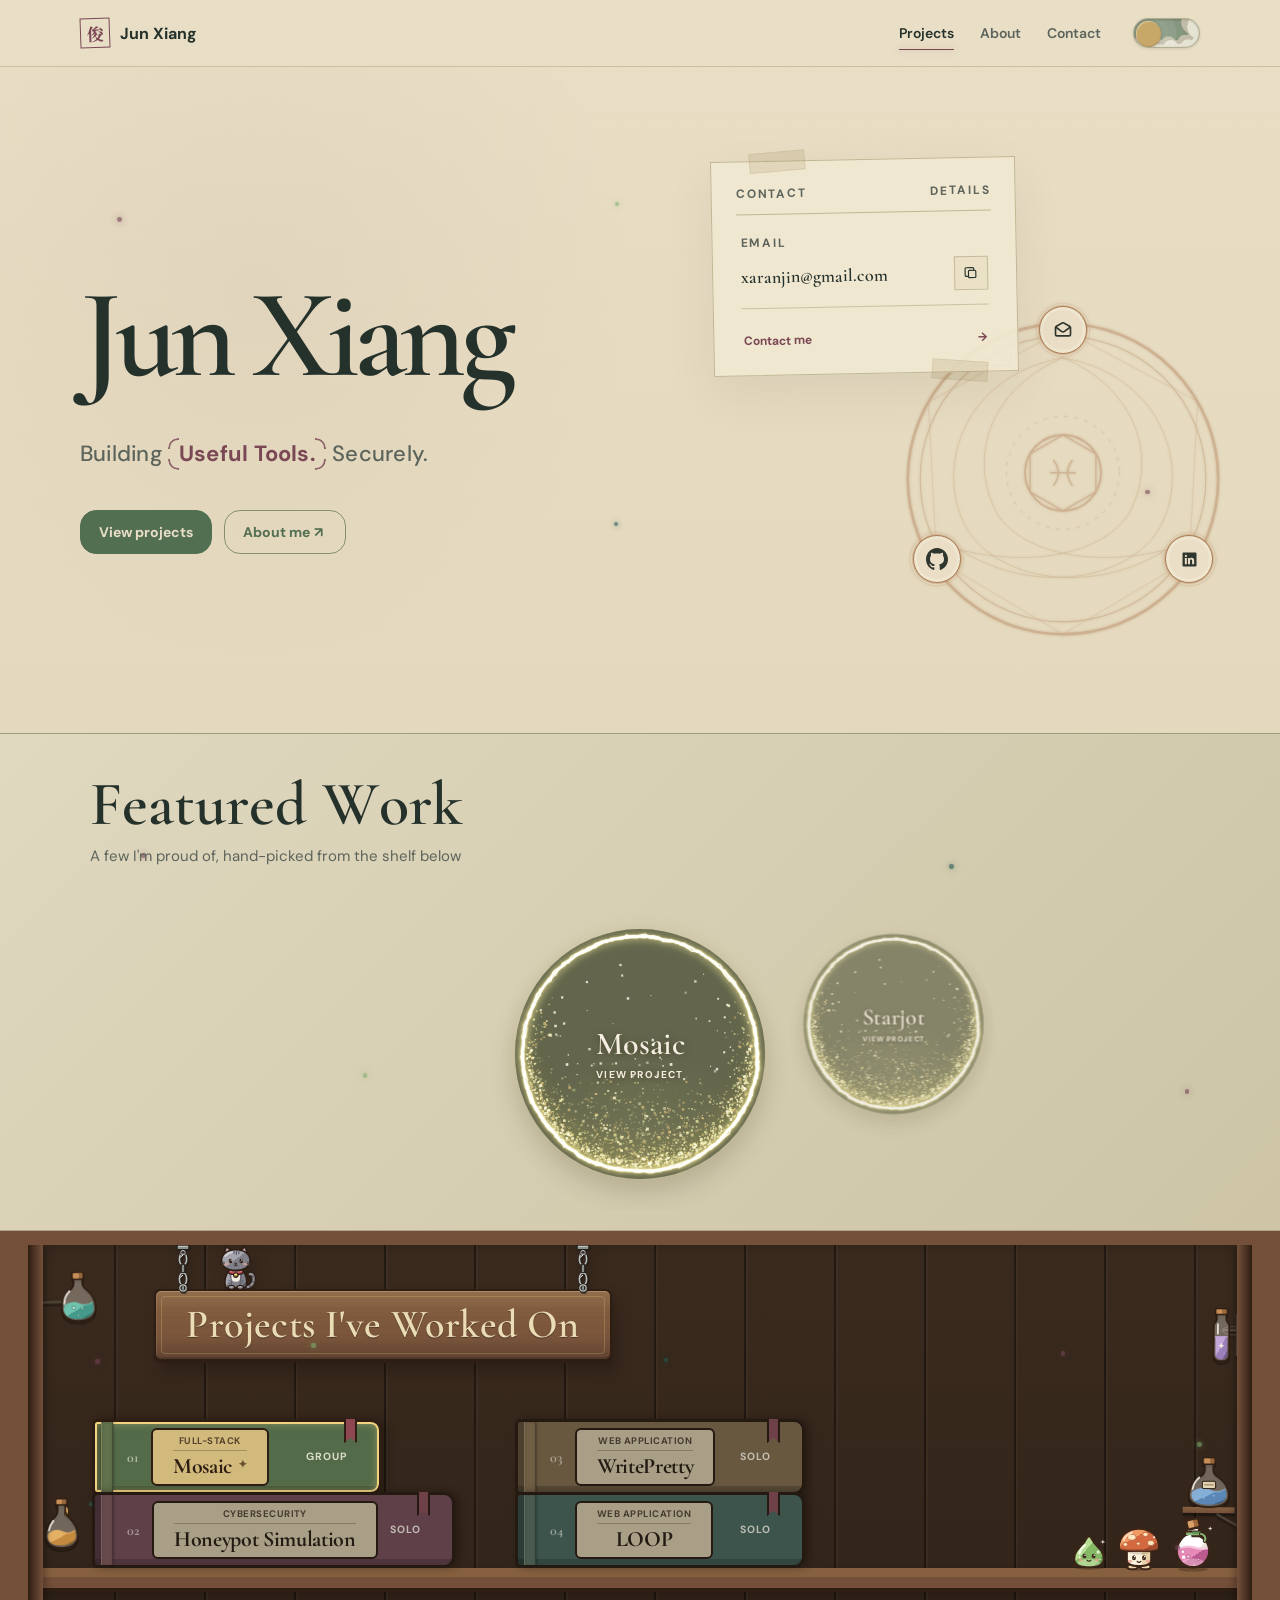
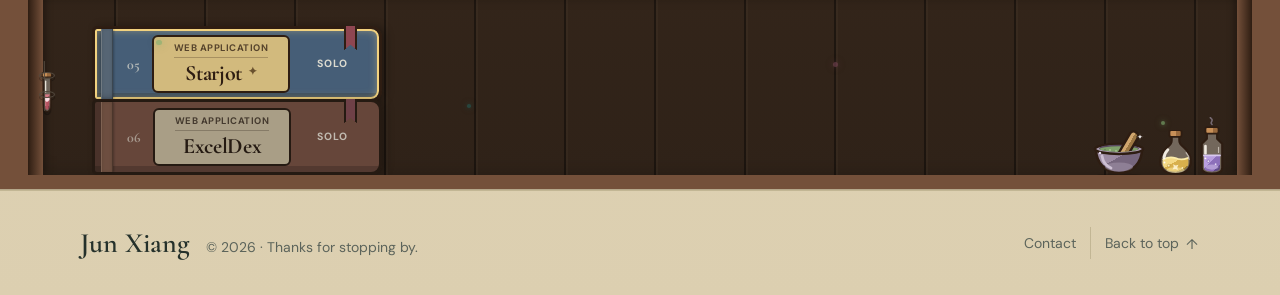
==== commit adf36b78: "Replace page ripple with iris transition - Close the screen to a point and open onto the next page -" ====
--- a/index.html
+++ b/index.html
@@ -37,8 +37,9 @@
         localStorage.getItem('portfolio-theme') ||
         (matchMedia('(prefers-color-scheme: light)').matches ? 'light' : 'dark');
 
-      if (sessionStorage.getItem('portfolio-page-transition')) {
-        document.documentElement.dataset.pageTransition = 'ready';
+      if (sessionStorage.getItem('portfolio-iris-transition')) {
+        document.documentElement.dataset.irisTransition = 'closed';
+        sessionStorage.removeItem('portfolio-iris-transition');
       }
     } catch (error) {}
 
@@ -66,65 +67,6 @@
 
 
   <!-- =========================
-       Page Transition
-       ========================= -->
-
-  <div class="page-transition" aria-hidden="true">
-    <svg class="page-transition__filter-defs" aria-hidden="true">
-      <filter id="pageTransitionWaterSoft" x="-12%" y="-55%" width="124%" height="210%">
-        <feTurbulence
-          type="turbulence"
-          baseFrequency="0.006 0.009"
-          numOctaves="2"
-          seed="4"
-          result="turbulence"
-        >
-          <animate
-            attributeName="baseFrequency"
-            dur="3.2s"
-            values="0.006 0.009; 0.011 0.014; 0.006 0.009"
-            repeatCount="indefinite"
-          ></animate>
-        </feTurbulence>
-        <feDisplacementMap
-          in="SourceGraphic"
-          in2="turbulence"
-          scale="11"
-          xChannelSelector="R"
-          yChannelSelector="G"
-        ></feDisplacementMap>
-      </filter>
-
-      <filter id="pageTransitionWaterStrong" x="-12%" y="-55%" width="124%" height="210%">
-        <feTurbulence
-          type="turbulence"
-          baseFrequency="0.008 0.011"
-          numOctaves="2"
-          seed="8"
-          result="turbulence"
-        >
-          <animate
-            attributeName="baseFrequency"
-            dur="2.4s"
-            values="0.008 0.011; 0.014 0.018; 0.009 0.013; 0.008 0.011"
-            repeatCount="indefinite"
-          ></animate>
-        </feTurbulence>
-        <feDisplacementMap
-          in="SourceGraphic"
-          in2="turbulence"
-          scale="0"
-          xChannelSelector="R"
-          yChannelSelector="G"
-        ></feDisplacementMap>
-      </filter>
-    </svg>
-
-
-  </div>
-
-
-  <!-- =========================
        Header and Navigation
        ========================= -->
 
--- a/style.css
+++ b/style.css
@@ -455,49 +455,54 @@
 
 
 /* =========================
-   Page Transition
-   ========================= */
-
-.page-transition {
+   Iris Transition
+   ========================= */
+
+/* Home and About close in like an iris, wipe blank, then open onto the next page. */
+@property --iris-radius {
+  syntax: "<length>";
+  inherits: false;
+  initial-value: 65vmax;
+}
+
+/* Iris sheet: blank paper with a round hole, edged with a thin gold ring */
+html[data-iris-transition]::after {
+  content: "";
   position: fixed;
-  z-index: 1000;
   inset: 0;
-  visibility: hidden;
+  z-index: 2000;
   pointer-events: none;
-}
-
-.page-transition__filter-defs {
-  position: absolute;
-  width: 0;
-  height: 0;
-}
-
-/* Apply the stronger liquid distortion while leaving the current page. */
-html.page-transition-active .site-header,
-html.page-transition-active main,
-html.page-transition-active .site-footer {
-  filter: url("#pageTransitionWaterStrong");
-  will-change: filter;
-}
-
-/* Keep a softer liquid distortion while the destination page settles in. */
-html[data-page-transition="ready"] .site-header,
-html[data-page-transition="ready"] main,
-html[data-page-transition="ready"] .site-footer {
-  filter: url("#pageTransitionWaterSoft");
-  will-change: filter;
-}
-
-.page-transition.is-covering,
-.page-transition.is-revealing,
-html[data-page-transition="ready"] .page-transition {
-  visibility: visible;
-  pointer-events: auto;
-}
-
-html.page-transition-active,
-html[data-page-transition="ready"] {
-  overflow: hidden;
+  background: radial-gradient(
+    circle at 50% 50%,
+    transparent calc(var(--iris-radius) - 2px),
+    var(--gold) var(--iris-radius),
+    var(--paper) calc(var(--iris-radius) + 3px)
+  );
+}
+
+/* Close: the hole shrinks from the screen edges to the centre. */
+html[data-iris-transition="close"]::after { animation: iris-transition-close 340ms cubic-bezier(.55, 0, .45, 1) both; }
+
+/* Arrival: the new page stays blank until the script starts the reveal. */
+html[data-iris-transition="closed"]::after {
+  --iris-radius: 0px;
+  animation: iris-transition-open 400ms 1600ms ease-out both;
+}
+
+/* Open: the hole grows to reveal the page. */
+html[data-iris-transition="open"]::after { animation: iris-transition-open 650ms cubic-bezier(.2, .7, .2, 1) both; }
+
+@keyframes iris-transition-close {
+  from { --iris-radius: 65vmax; }
+  to { --iris-radius: 0px; }
+}
+@keyframes iris-transition-open {
+  from { --iris-radius: 0px; }
+  to { --iris-radius: 65vmax; }
+}
+
+@media (prefers-reduced-motion: reduce) {
+  html[data-iris-transition]::after { display: none; }
 }
 
 
--- a/shelf.css
+++ b/shelf.css
@@ -298,6 +298,9 @@
   align-items: flex-end;
   gap: 6px;
 }
+
+/* Sprites stand beside the props when everything is on one shelf. */
+.shelf-row:only-child .shelf-sprites { right: 200px; bottom: 0; }
 .shelf-sprite--slime { width: 42px; }
 .shelf-sprite--mushroom { width: 46px; }
 .shelf-sprite--potion { width: 50px; }
--- a/projects.css
+++ b/projects.css
@@ -453,7 +453,7 @@
    ========================= */
 
 .project-detail-section {
-  --band: color-mix(in srgb, var(--green) 14%, var(--paper));
+  --band: color-mix(in srgb, var(--gold) 4%, color-mix(in srgb, var(--paper-deep) 65%, var(--paper)));
   margin-top: 0;
   padding: 48px 0;
 }
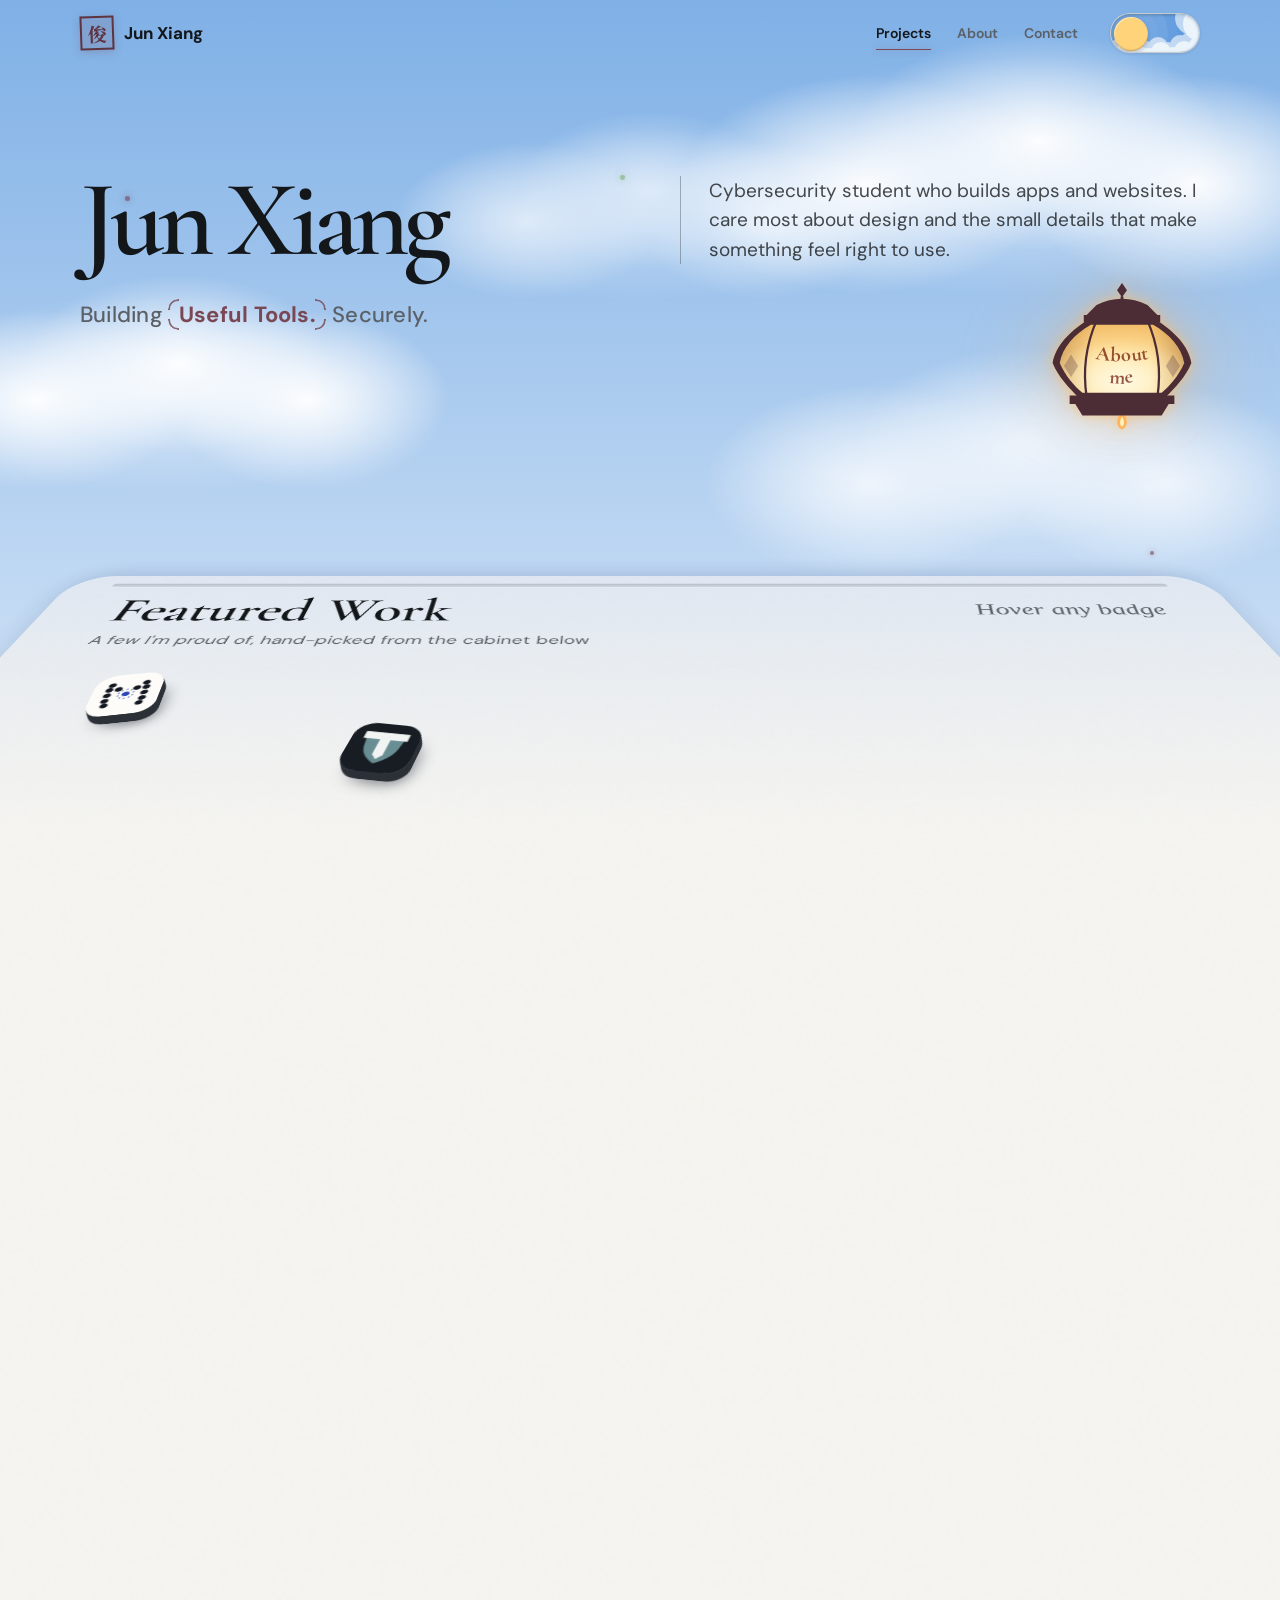
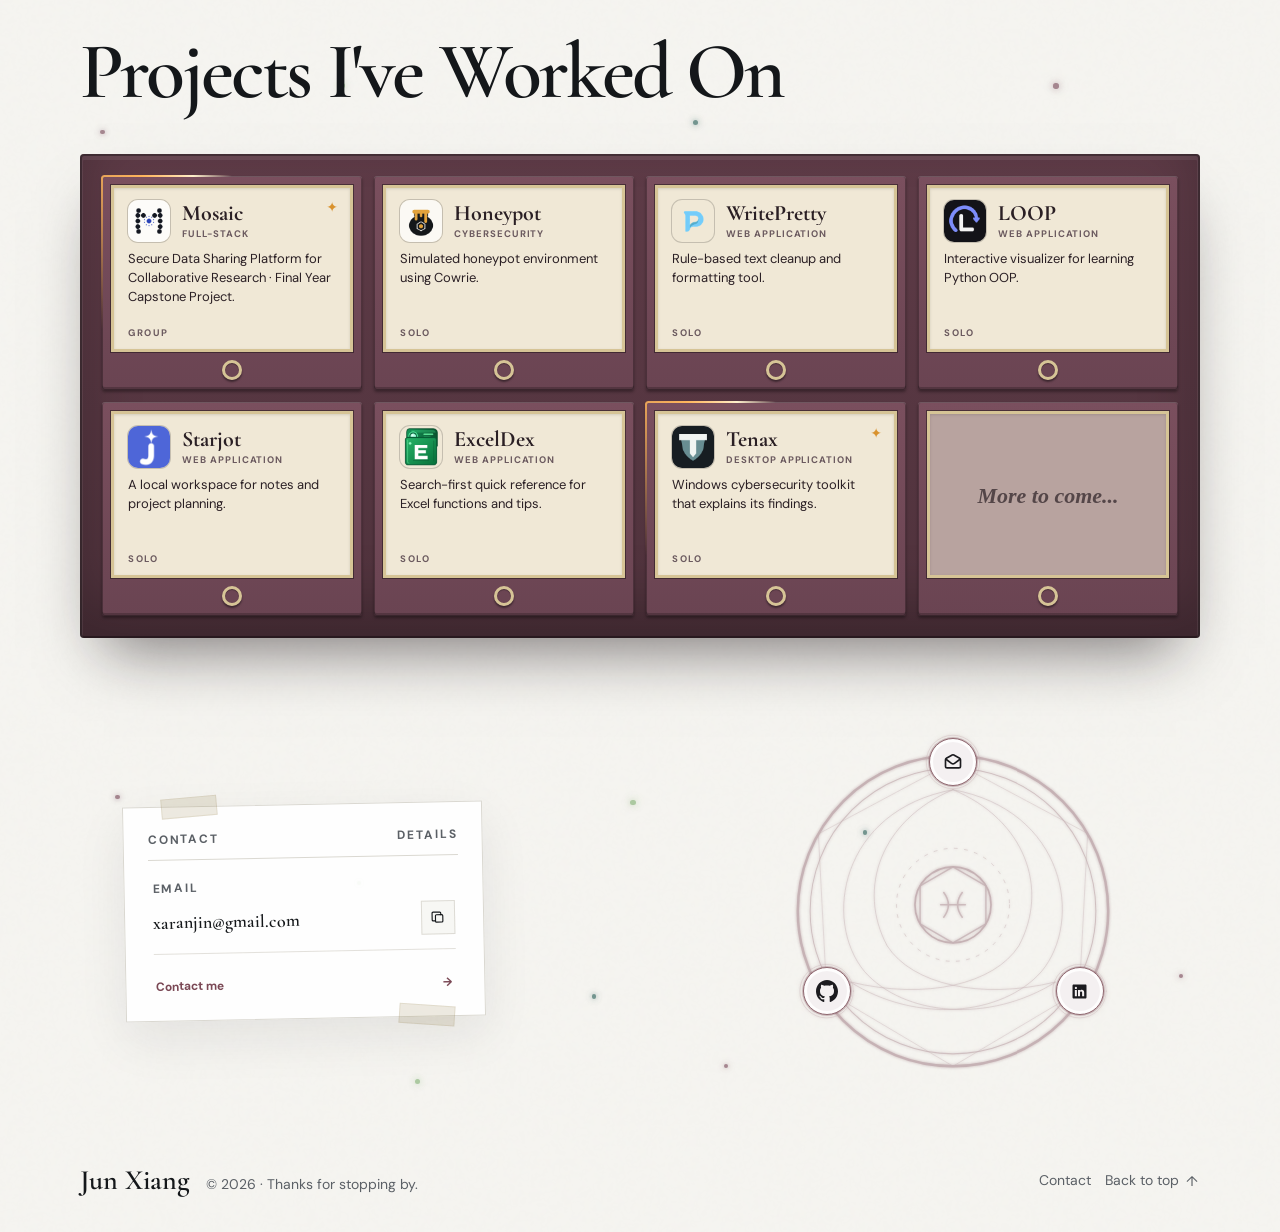
==== commit a3cd4459: "Redesign entire portfolio - Add sky hero with a 3D desk and featured project badges - Add a sky lant" ====
--- a/index.html
+++ b/index.html
@@ -36,11 +36,6 @@
       document.documentElement.dataset.theme =
         localStorage.getItem('portfolio-theme') ||
         (matchMedia('(prefers-color-scheme: light)').matches ? 'light' : 'dark');
-
-      if (sessionStorage.getItem('portfolio-iris-transition')) {
-        document.documentElement.dataset.irisTransition = 'closed';
-        sessionStorage.removeItem('portfolio-iris-transition');
-      }
     } catch (error) {}
 
     /* Jump straight to a linked section instead of smooth-scrolling the whole page on arrival. */
@@ -52,12 +47,10 @@
     }
   </script>
   <link rel="stylesheet" href="style.css">
+  <!-- Book Preview Styles -->
+  <link rel="stylesheet" href="theme.css">
+  <link rel="stylesheet" href="sky.css">
   <link rel="stylesheet" href="home.css">
-  <link rel="stylesheet" href="shelf.css">
-  <link rel="stylesheet" href="featured.css">
-  <!-- Book Preview Styles -->
-  <link rel="stylesheet" href="projects.css">
-  <link rel="stylesheet" href="project-preview.css">
   <meta name="theme-color" content="#f3eedf" media="(prefers-color-scheme: light)">
   <meta name="theme-color" content="#19211d" media="(prefers-color-scheme: dark)">
 </head>
@@ -69,6 +62,13 @@
   <!-- =========================
        Header and Navigation
        ========================= -->
+
+  <!-- Sideways blur used while the lantern flies. -->
+  <svg width="0" height="0" style="position: absolute" aria-hidden="true" focusable="false">
+    <filter id="motionBlur" x="-30%" y="-10%" width="160%" height="120%">
+      <feGaussianBlur id="motionBlurFx" stdDeviation="0 0"/>
+    </filter>
+  </svg>
 
   <header class="site-header">
     <div class="container nav-wrapper">
@@ -78,8 +78,8 @@
       </a>
 
       <nav class="nav-links" aria-label="Primary navigation">
-        <a class="active" href="#projects">Projects</a>
-        <a href="about.html">About</a>
+        <a class="active" href="#cabinet">Projects</a>
+        <a href="./about.html">About</a>
         <a href="#contact" data-contact-nav>Contact</a>
       </nav>
 
@@ -121,23 +121,102 @@
 
   <main id="main" tabindex="-1">
 
-
-  <!-- =========================
-       Hero and Contact
-       ========================= -->
-
-    <section id="home" class="hero">
+  <!-- =========================
+       Hero and Desk
+       ========================= -->
+
+    <div class="hero-track">
+    <section id="home" class="hero-desk" aria-labelledby="heroTitle">
+      <div class="hero-sky" aria-hidden="true">
+        <span class="sky-stars"></span>
+        <span class="sky-cloud sky-cloud-1"></span>
+        <span class="sky-cloud sky-cloud-2"></span>
+        <span class="sky-cloud sky-cloud-3"></span>
+        <span class="sky-cloud sky-cloud-4"></span>
+      </div>
+
       <div class="container hero-grid">
         <div class="hero-copy">
-          <h1>Jun Xiang</h1>
+          <h1 id="heroTitle">Jun Xiang</h1>
           <p class="hero-tagline"><span class="hero-tagline__line">Building <button class="hero-tagline__phrase" type="button" aria-label="Better Experiences, press for the next phrase" data-words="Better Experiences.|Web Apps.|Useful Tools.|Clean Interfaces."><span class="hero-tagline__word is-current">Better Experiences.</span></button></span> <span class="hero-tagline__line">Securely.</span></p>
-          <div class="hero-actions hero-actions-minimal">
-            <a class="primary-button" href="#projects">View projects</a>
-            <a class="text-link" href="about.html">About me <span class="fly-arrow" aria-hidden="true"><span>↗</span><span>↗</span></span></a>
+        </div>
+
+        <div class="hero-aside">
+          <p class="hero-brief">Cybersecurity student who builds apps and websites. I care most about design and the small details that make something feel right to use.</p>
+
+          <a class="hero-lantern" href="./about.html" aria-label="About me">
+            <span class="lantern-glow" aria-hidden="true"></span>
+            <svg class="lantern-art" viewBox="0 0 110 106" aria-hidden="true" focusable="false"><defs><radialGradient id="lanternPaper" cx=".5" cy=".78" r=".85"><stop offset="0" style="stop-color: var(--lantern-core)"/><stop offset=".4" style="stop-color: var(--lantern-mid)"/><stop offset="1" style="stop-color: var(--lantern-edge)"/></radialGradient><linearGradient id="lanternShade" x1="0" y1="0" x2="1" y2="0"><stop offset="0" stop-color="#7a3d14" stop-opacity=".3"/><stop offset=".3" stop-color="#7a3d14" stop-opacity="0"/><stop offset=".7" stop-color="#7a3d14" stop-opacity="0"/><stop offset="1" stop-color="#7a3d14" stop-opacity=".36"/></linearGradient><radialGradient id="lanternInner" cx=".5" cy=".8" r=".55"><stop offset="0" stop-color="#fff9e3" stop-opacity=".85"/><stop offset="1" stop-color="#fff2c2" stop-opacity="0"/></radialGradient></defs><path class="lantern-flame" d="M55 92 C50 98 51 103 55 105 C59 103 60 98 55 92 Z"/><path class="lantern-core" d="M55 96 C53 99 53.4 102 55 103 C56.6 102 57 99 55 96 Z"/><path class="lantern-body" d="M30 28 H80 C92 36 102 46 104 58 C100 68 92 76 86 82 H24 C18 76 10 68 6 58 C8 46 18 36 30 28 Z"/><path class="lantern-shade" d="M30 28 H80 C92 36 102 46 104 58 C100 68 92 76 86 82 H24 C18 76 10 68 6 58 C8 46 18 36 30 28 Z"/><path class="lantern-inner" d="M30 28 H80 C92 36 102 46 104 58 C100 68 92 76 86 82 H24 C18 76 10 68 6 58 C8 46 18 36 30 28 Z"/><path class="lantern-lozenge" d="M19 52 L24 60 L19 68 L14 60 Z"/><path class="lantern-lozenge" d="M91 52 L96 60 L91 68 L86 60 Z"/><path class="lantern-line" d="M37 28 C30 44 27 62 30 82 M73 28 C80 44 83 62 80 82"/><path class="lantern-frame" d="M30 28 H80 C92 36 102 46 104 58 C100 68 92 76 86 82 H24 C18 76 10 68 6 58 C8 46 18 36 30 28 Z M33 31 C21 38 13 47 11 58 C15 67 21 74 27 79 H83 C89 74 95 67 99 58 C97 47 89 38 77 31 Z" fill-rule="evenodd"/><path class="lantern-frame" d="M55 1.5 L58.5 6.5 L55 11.5 L51.5 6.5 Z M54 11 H56 V16 H54 Z"/><path class="lantern-frame" d="M37 17 Q55 8 73 17 L80 24 H30 Z M28 24 H82 V29 H28 Z"/><path class="lantern-frame" d="M18 81 H92 V87 H18 Z M22 87 H88 L83 95 H27 Z"/><g aria-hidden="true"><path id="lanternLine0" d="M36 55 Q55 58.5 74 55" fill="none"/><path id="lanternLine1" d="M44 71 Q55 73.5 66 71" fill="none"/><text class="lantern-text" font-size="14.5" text-anchor="middle"><textPath href="#lanternLine0" startOffset="50%">About</textPath></text><text class="lantern-text" font-size="14.5" text-anchor="middle"><textPath href="#lanternLine1" startOffset="50%">me</textPath></text></g></svg>
+          </a>
+        </div>
+      </div>
+
+      <div class="desk">
+        <div class="desk-plane">
+          <div class="desk-surface" aria-hidden="true"></div>
+          <p class="desk-title" aria-hidden="true">Featured Work</p>
+          <p class="desk-sub" aria-hidden="true">A few I'm proud of, hand-picked from the cabinet below</p>
+          <p class="desk-hint" aria-hidden="true"><span class="hint-idle">Hover any badge</span><span class="hint-active">Click to see more</span></p>
+          <div class="desk-props" aria-hidden="true">
+            <span class="desk-groove"></span>
           </div>
-        </div>
-
-        <div id="contact" class="hero-note-wrap">
+          <div class="desk-items" role="group" aria-label="Featured projects"></div>
+        </div>
+      </div>
+    </section>
+    </div>
+
+
+  <!-- =========================
+       Cabinet
+       ========================= -->
+
+    <section id="cabinet" class="section" aria-labelledby="cabinetTitle">
+      <div class="container">
+        <h2 id="cabinetTitle" class="cabinet-heading">Projects I've Worked On</h2>
+        <!-- cabinet.js builds the drawers from project-data.js. -->
+        <div class="cabinet"></div>
+      </div>
+    </section>
+
+
+  <!-- =========================
+       Magic Circle and Contact
+       ========================= -->
+
+    <section id="contact" class="contact-section">
+      <div class="container hero-grid">
+        <div class="hero-copy">
+          <aside class="apothecary-note contact-note" aria-label="Contact information">
+            <div class="note-topline">
+              <span>Contact</span>
+              <span>Details</span>
+            </div>
+
+            <div class="contact-note-body contact-note-compact">
+
+              <div class="contact-email-block">
+                <span class="contact-detail-label">Email</span>
+                <div class="contact-email-line">
+
+                  <a class="contact-email-address" href="mailto:xaranjin@gmail.com">xaranjin@gmail.com</a>
+                  <button class="contact-copy-button" type="button" data-copy-email="xaranjin@gmail.com" aria-label="Copy email address" title="Copy email address">
+                    <svg class="copy-symbol" viewBox="0 0 24 24" aria-hidden="true"><rect x="8" y="8" width="11" height="11" rx="1.5" pathLength="1"></rect><path d="M16 8V5.5A1.5 1.5 0 0 0 14.5 4h-10A1.5 1.5 0 0 0 3 5.5v10A1.5 1.5 0 0 0 4.5 17H8" pathLength="1"></path></svg>
+                    <svg class="copy-check" viewBox="0 0 24 24" aria-hidden="true"><path d="m5 12 4 4 10-10" pathLength="1"></path></svg>
+                  </button>
+
+                </div>
+              </div>
+
+              <button class="contact-form-button" type="button" data-open-contact>
+                Contact me <span class="fly-arrow fly-arrow--right" aria-hidden="true"><span>→</span><span>→</span></span>
+              </button>
+
+            </div>
+          </aside>
+        </div>
+
+        <div class="hero-note-wrap">
           <div class="magic-circle-stage" aria-label="Contact links">
             <svg class="magic-circle" viewBox="0 0 360 360" aria-hidden="true" focusable="false">
               <defs>
@@ -215,102 +294,6 @@
             </div>
           </div>
 
-          <aside class="apothecary-note contact-note" aria-label="Contact information">
-            <div class="note-topline">
-              <span>Contact</span>
-              <span>Details</span>
-            </div>
-
-            <div class="contact-note-body contact-note-compact">
-
-              <div class="contact-email-block">
-                <span class="contact-detail-label">Email</span>
-                <div class="contact-email-line">
-
-                  <a class="contact-email-address" href="mailto:xaranjin@gmail.com">xaranjin@gmail.com</a>
-                  <button class="contact-copy-button" type="button" data-copy-email="xaranjin@gmail.com" aria-label="Copy email address" title="Copy email address">
-                    <svg class="copy-symbol" viewBox="0 0 24 24" aria-hidden="true"><rect x="8" y="8" width="11" height="11" rx="1.5"></rect><path d="M16 8V5.5A1.5 1.5 0 0 0 14.5 4h-10A1.5 1.5 0 0 0 3 5.5v10A1.5 1.5 0 0 0 4.5 17H8"></path></svg>
-                    <svg class="copy-check" viewBox="0 0 24 24" aria-hidden="true"><path d="m5 12 4 4 10-10"></path></svg>
-                  </button>
-
-                </div>
-              </div>
-
-              <button class="contact-form-button" type="button" data-open-contact>
-                Contact me <span aria-hidden="true">→</span>
-              </button>
-
-            </div>
-          </aside>
-        </div>
-      </div>
-    </section>
-
-
-  <!-- =========================
-       Projects
-       ========================= -->
-
-    <section id="projects" class="featured-work section" aria-labelledby="featuredWorkTitle">
-      <div class="featured-gallery">
-        <div class="featured-work-heading">
-          <h2 id="featuredWorkTitle" data-shimmer data-wave="false" data-duration="1">Featured Work</h2>
-          <p class="featured-work-subtitle">A few I'm proud of, hand-picked from the shelf below</p>
-        </div>
-
-        <article class="featured-display">
-          <canvas class="featured-background-canvas" aria-hidden="true"></canvas>
-          <span class="featured-expansion" aria-hidden="true"></span>
-          <div class="featured-list"></div>
-          <div id="featuredDetails" class="featured-display-record" aria-labelledby="featuredProjectTitle" aria-hidden="true" inert>
-            <button class="featured-dialog-close" type="button" aria-label="Close project details">×</button>
-            <p class="eyebrow"></p>
-            <h3 id="featuredProjectTitle"></h3>
-            <p class="featured-description"></p>
-            <a class="featured-display-link" href="#">Explore project <span class="fly-arrow" aria-hidden="true"><span>↗</span><span>↗</span></span></a>
-          </div>
-        </article>
-      </div>
-    </section>
-
-    <section id="bookshelf" class="section projects-section">
-      <div class="projects-cabinet">
-        <div class="bookshelf-stage">
-          <div class="bookshelf" aria-label="Project bookshelf">
-            <div class="bookshelf-sign">
-              <div class="bookshelf-sign-board"><h2>Projects I've Worked On</h2></div>
-              <img class="shelf-sprite shelf-sprite--cat" src="assets/shelf/cat.svg" alt="" aria-hidden="true">
-            </div>
-            <div class="shelf-potions" aria-hidden="true">
-              <div class="potion-fixture potion-top-left">
-                <span class="potion-bracket potion-bracket-short"></span>
-                <img class="potion-bottle potion-round" src="assets/shelf/bottle-teal.svg" alt="">
-              </div>
-
-              <div class="potion-fixture potion-upper-right">
-                <span class="potion-vial-bracket"></span>
-                <img class="potion-bottle potion-vial" src="assets/shelf/bottle-lilac.svg" alt="">
-              </div>
-
-              <div class="potion-fixture potion-mid-left">
-                <span class="potion-ledge"></span>
-                <img class="potion-bottle potion-pear" src="assets/shelf/bottle-amber.svg" alt="">
-              </div>
-
-              <div class="potion-fixture potion-mid-right">
-                <span class="potion-flask-stand"></span>
-                <img class="potion-bottle potion-flask" src="assets/shelf/bottle-blue.svg" alt="">
-              </div>
-
-              <div class="potion-fixture potion-lower-left">
-                <span class="potion-cage"></span>
-                <img class="potion-bottle potion-tube" src="assets/shelf/bottle-ruby.svg" alt="">
-              </div>
-            </div>
-
-            <!-- Project books are generated from the shared project data. -->
-            <div id="projectSlider" class="project-library" aria-live="polite"></div>
-          </div>
         </div>
       </div>
     </section>
@@ -356,11 +339,6 @@
         <svg viewBox="0 0 24 24" aria-hidden="true"><path d="M7 7l10 10M17 7 7 17"></path></svg>
       </button>
 
-      <div class="note-topline">
-        <span>Message</span>
-        <span>Contact</span>
-      </div>
-
       <div class="contact-dialog-heading">
         <p class="eyebrow">Get in touch</p>
         <h2 id="contactDialogTitle">Contact me</h2>
@@ -371,20 +349,24 @@
         class="contact-form"
         action="https://formspree.io/f/mljgjpdq"
         method="POST"
+        novalidate
       >
         <label class="contact-field">
           <span>Name</span>
-          <input id="contactName" name="name" type="text" autocomplete="name" required>
+          <input id="contactName" name="name" type="text" autocomplete="name" required aria-describedby="contactNameError">
+          <small id="contactNameError" class="contact-error" hidden></small>
         </label>
 
         <label class="contact-field">
           <span>Email</span>
-          <input name="email" type="email" autocomplete="email" required>
+          <input name="email" type="email" autocomplete="email" required aria-describedby="contactEmailError">
+          <small id="contactEmailError" class="contact-error" hidden></small>
         </label>
 
         <label class="contact-field">
           <span>Message</span>
-          <textarea name="message" rows="5" required></textarea>
+          <textarea name="message" rows="5" required aria-describedby="contactMessageError"></textarea>
+          <small id="contactMessageError" class="contact-error" hidden></small>
         </label>
 
         <p
@@ -399,37 +381,21 @@
 
         <button class="primary-button contact-submit" type="submit">Send message</button>
       </form>
+
     </div>
   </div>
 
 
   <!-- =========================
-       Project Preview Overlay
-       ========================= -->
-
-  <div id="projectOverlay" class="project-overlay" aria-hidden="true">
-    <div id="projectPopup" class="project-popup" role="dialog" aria-modal="true" aria-label="Opening project">
-      <div id="popupInner" class="popup-inner">
-        <!-- Book Page -->
-        <div class="popup-face popup-back">
-          <!-- Book Page Preview -->
-        </div>
-      </div>
-    </div>
-  </div>
-
-
-  <!-- =========================
        Scripts
        ========================= -->
 
   <!-- Project data/renderer loads before the shared interaction script. -->
   <script src="project-data.js"></script>
-  <script src="shelf.js"></script>
-  <script src="crystal-ball.js"></script>
-  <script src="featured.js"></script>
-  <script src="project-preview.js"></script>
   <script src="script.js"></script>
   <script src="contact.js"></script>
+  <script src="cabinet.js"></script>
+  <script src="lantern.js"></script>
+  <script src="desk.js"></script>
 </body>
 </html>
--- a/style.css
+++ b/style.css
@@ -3,24 +3,10 @@
    ========================= */
 
 :root {
-  --paper: #e9dfc6;
-  --paper-deep: #dccfb0;
-  --surface: #f1e8d2;
-  --surface-2: #e6dac0;
-  --ink: #25312b;
-  --muted: #5c645b;
-  --line: #c2b694;
-  --green: #536f52;
-  --green-deep: #344c3d;
-  --plum: #7a4855;
-  --plum-deep: #5e3440;
-  --button-accent: var(--green);
   --gold: #9a7b45;
   --max-width: 1120px;
   --text-micro: 12px;
   --text-sm: 14px;
-  --text-base: 16px;
-  --text-lg: 20px;
   --hit-target: 44px;
   --btn-lift: translateY(-2px);
   --ease-out: cubic-bezier(.22, 1, .36, 1);
@@ -28,24 +14,6 @@
   --focus-ring-offset: 5px;
   --font-serif: "Cormorant Garamond", Georgia, serif;
   --font-sans: "DM Sans", system-ui, sans-serif;
-  --shadow: 0 18px 50px rgba(63, 54, 37, 0.08);
-  --shelf: #725b46;
-  --shelf-dark: #46382c;
-  --shelf-back: #5f4d3c;
-  --shelf-back-deep: #4d3e31;
-  --projects-bg: #dccfb3;
-  --projects-bg-deep: #cfc0a1;
-  --projects-accent: #927f72;
-  --magic: #a56d43;
-  --magic-glow: rgba(165, 109, 67, .18);
-  --toggle-day-bg: #819279;
-  --toggle-night-bg: #26342f;
-  --toggle-sun: #c7a869;
-  --toggle-moon: #e2dccd;
-  --toggle-moon-spot: #8f7c74;
-  --toggle-stars: #e9e0c9;
-  --toggle-cloud: #f3eedf;
-  --toggle-cloud-back: #c9c2ad;
   --spirit-a: #754354;
   --spirit-b: #7fae70;
   --spirit-c: #245b55;
@@ -53,41 +21,13 @@
   --demo-video-skeleton-a: #2b2a27;
   --demo-video-skeleton-b: #403e39;
   --demo-video-shade: #0d0c0b;
+  /* A very faint film grain laid over the page surfaces, but never the sky: fine noise at 6% strength. */
+  --grain: url("data:image/svg+xml,%3Csvg viewBox='0 0 150 150' xmlns='http://www.w3.org/2000/svg'%3E%3Cfilter id='n'%3E%3CfeTurbulence type='fractalNoise' baseFrequency='.8' numOctaves='3' stitchTiles='stitch'/%3E%3C/filter%3E%3Crect width='100%25' height='100%25' opacity='.011' filter='url(%23n)'/%3E%3C/svg%3E");
 }
 
 /* Dark mode overrides the shared theme colors above. */
 [data-theme="dark"] {
-  --paper: #19211d;
-  --paper-deep: #202a24;
-  --surface: #232e28;
-  --surface-2: #29362f;
-  --ink: #eee9da;
-  --muted: #b7b9ad;
-  --line: #465249;
-  --green: #90aa7f;
-  --green-deep: #bfd0a6;
-  --plum: #c07c8f;
-  --plum-deep: #d59aae;
-  --button-accent: var(--green-deep);
   --gold: #c7a869;
-  --shadow: 0 18px 55px rgba(0, 0, 0, 0.24);
-  --shelf: #4d4136;
-  --shelf-dark: #2f2822;
-  --shelf-back: #40362d;
-  --shelf-back-deep: #332b24;
-  --projects-bg: #292724;
-  --projects-bg-deep: #332d2c;
-  --projects-accent: #8f7c74;
-  --magic: #d18a54;
-  --magic-glow: rgba(209, 138, 84, .28);
-  --toggle-day-bg: #819279;
-  --toggle-night-bg: #26342f;
-  --toggle-sun: #d0b474;
-  --toggle-moon: #eee9da;
-  --toggle-moon-spot: #8f7c74;
-  --toggle-stars: #eee9da;
-  --toggle-cloud: #d9d4c5;
-  --toggle-cloud-back: #92998f;
   --spirit-a: #95556b;
   --spirit-b: #9acb85;
   --spirit-c: #4f8c82;
@@ -233,7 +173,6 @@
    ========================= */
 
 .theme-switch {
-  --toggle-size: 12px;
   --container-width: 5.625em;
   --container-height: 2.5em;
   --container-radius: 6.25em;
@@ -455,89 +394,8 @@
 
 
 /* =========================
-   Iris Transition
-   ========================= */
-
-/* Home and About close in like an iris, wipe blank, then open onto the next page. */
-@property --iris-radius {
-  syntax: "<length>";
-  inherits: false;
-  initial-value: 65vmax;
-}
-
-/* Iris sheet: blank paper with a round hole, edged with a thin gold ring */
-html[data-iris-transition]::after {
-  content: "";
-  position: fixed;
-  inset: 0;
-  z-index: 2000;
-  pointer-events: none;
-  background: radial-gradient(
-    circle at 50% 50%,
-    transparent calc(var(--iris-radius) - 2px),
-    var(--gold) var(--iris-radius),
-    var(--paper) calc(var(--iris-radius) + 3px)
-  );
-}
-
-/* Close: the hole shrinks from the screen edges to the centre. */
-html[data-iris-transition="close"]::after { animation: iris-transition-close 340ms cubic-bezier(.55, 0, .45, 1) both; }
-
-/* Arrival: the new page stays blank until the script starts the reveal. */
-html[data-iris-transition="closed"]::after {
-  --iris-radius: 0px;
-  animation: iris-transition-open 400ms 1600ms ease-out both;
-}
-
-/* Open: the hole grows to reveal the page. */
-html[data-iris-transition="open"]::after { animation: iris-transition-open 650ms cubic-bezier(.2, .7, .2, 1) both; }
-
-@keyframes iris-transition-close {
-  from { --iris-radius: 65vmax; }
-  to { --iris-radius: 0px; }
-}
-@keyframes iris-transition-open {
-  from { --iris-radius: 0px; }
-  to { --iris-radius: 65vmax; }
-}
-
-@media (prefers-reduced-motion: reduce) {
-  html[data-iris-transition]::after { display: none; }
-}
-
-
-/* =========================
-   Cabinet Colours
-   ========================= */
-
-/* Bookshelf and project book tabs */
-:root {
-  --cabinet-line: #2e1d12;
-  --cabinet-wood: #74503a;
-  --cabinet-wood-light: #86603f;
-  --cabinet-back: #3a2a1e;
-  --cabinet-back-deep: #2f2218;
-  --cabinet-label: #c8b892;
-  --cabinet-label-shade: #b2a07b;
-  --cabinet-pages: #c4b48f;
-}
-[data-theme="dark"] {
-  --cabinet-line: #1a110a;
-  --cabinet-wood: #553c2a;
-  --cabinet-wood-light: #644733;
-  --cabinet-back: #2a1f16;
-  --cabinet-back-deep: #221911;
-  --cabinet-label: #a39577;
-  --cabinet-label-shade: #8f8164;
-  --cabinet-pages: #a19374;
-}
-
-
-/* =========================
    Shared Components
    ========================= */
-
-.text-link { color: var(--plum); font-size: 14px; font-weight: 700; }
 
 /* Shared sticky note used for contact/profile notes. */
 .apothecary-note {
@@ -628,17 +486,15 @@
   inset: -4px;
 }
 
-/* Keep the bookshelf's lights sparse on smaller screens. */
+/* Keep the cabinet's lights sparse on smaller screens. */
 @media (max-width: 680px) {
-  #bookshelf .spirit-light:not(:nth-child(3n + 1)) { display: none; }
-  #projects .spirit-light:nth-child(even) { display: none; }
+  #cabinet .spirit-light:not(:nth-child(3n + 1)) { display: none; }
   #background .spirit-light:nth-child(even) { display: none; }
 }
 
-/* Off-screen sections hold their lights and shelf sprites mid-motion. */
+/* Off-screen sections hold their lights mid-motion. */
 .is-offscreen .spirit-light,
-.is-offscreen .spirit-light::before,
-.is-offscreen .shelf-sprite {
+.is-offscreen .spirit-light::before {
   animation-play-state: paused;
 }
 
@@ -896,12 +752,21 @@
 a:is(:hover, :focus-visible) .fly-arrow--up > span:first-child { transform: translateY(-150%); }
 a:is(:hover, :focus-visible) .fly-arrow--up > span:last-child { transform: translateY(0); }
 
+/* Rightward variant for buttons that lead on, such as Contact me. */
+.fly-arrow--right > span:last-child { transform: translateX(-150%); }
+:is(a, button):is(:hover, :focus-visible) .fly-arrow--right > span:first-child {
+  transition: transform 300ms ease-in-out;
+  transform: translateX(150%);
+}
+:is(a, button):is(:hover, :focus-visible) .fly-arrow--right > span:last-child {
+  transition: transform 300ms ease-in-out 100ms;
+  transform: translateX(0);
+}
+
 @media (prefers-reduced-motion: reduce) {
   .fly-arrow > span { transition: none !important; }
 }
 .primary-button:focus-visible,
-.text-link:focus-visible,
-.featured-display-link:focus-visible,
 .project-detail-button:focus-visible {
   outline: var(--focus-ring);
   outline-offset: var(--focus-ring-offset);
@@ -914,7 +779,7 @@
     60% { filter: blur(0); }
     to { opacity: 1; translate: 0 0; filter: blur(0); }
   }
-  .primary-button:active, .hero-actions .text-link:active { transform: translateY(1px) scale(.98); }
+  .primary-button:active { transform: translateY(1px) scale(.98); }
 }
 
 
@@ -924,7 +789,6 @@
 
 /* Pill buttons: an outline that fills on hover. Primary buttons start filled. */
 .primary-button,
-.hero-actions .text-link,
 .project-detail-button {
   display: inline-flex;
   align-items: center;
@@ -943,7 +807,6 @@
 }
 
 .primary-button:is(:hover, :focus-visible),
-.hero-actions .text-link:is(:hover, :focus-visible),
 .project-detail-button:is(:hover, :focus-visible) {
   transform: var(--btn-lift);
   border-color: var(--button-accent);
@@ -954,7 +817,6 @@
 /* Squircle: smoother corners where supported; other browsers show the same 16px rounded corners. */
 @supports (corner-shape: squircle) {
   .primary-button,
-  .hero-actions .text-link,
   .project-detail-button {
     corner-shape: squircle;
   }
@@ -1007,11 +869,8 @@
 .nav-links a,
 .contact-copy-button,
 .contact-dialog-close,
-.featured-dialog-close,
 .contact-form-button,
-.featured-display-link,
-.contact-email-address,
-.project-back-link {
+.contact-email-address {
   position: relative;
 }
 
@@ -1019,11 +878,8 @@
 .nav-links a::before,
 .contact-copy-button::before,
 .contact-dialog-close::before,
-.featured-dialog-close::before,
 .contact-form-button::before,
-.featured-display-link::before,
-.contact-email-address::before,
-.project-back-link::before {
+.contact-email-address::before {
   content: "";
   position: absolute;
   top: 50%;
--- a/theme.css
+++ b/theme.css
@@ -0,0 +1,156 @@
+/* =========================
+   Palette
+   ========================= */
+
+/* White and black are the main colours. The accent is plum in light mode and sage green in dark mode. */
+:root {
+  --paper: #f5f4f0;
+  --paper-deep: #ecebe6;
+  --surface: #ffffff;
+  --surface-2: #f0efea;
+  --ink: #14171a;
+  --muted: #5b6066;
+  --line: #dad8d1;
+  --accent: #7a4855;
+  --accent-deep: #5e3440;
+  --green: var(--accent);
+  --green-deep: var(--accent-deep);
+  --plum: var(--accent);
+  --plum-deep: var(--accent-deep);
+  --button-accent: var(--accent);
+  --shadow: 0 18px 50px rgba(20, 25, 35, .08);
+  --magic: #7a4855;
+  --magic-glow: rgba(122, 72, 85, .2);
+  --desk-dim: rgba(10, 16, 28, .4);
+  /* The theme toggle: a sky blue day and a deep navy night, like the hero. */
+  --toggle-day-bg: #5f9ade;
+  --toggle-night-bg: #111a33;
+  --toggle-sun: #ffd37a;
+  --toggle-moon: #ebe8dc;
+  --toggle-moon-spot: #aeb4c6;
+  --toggle-stars: #ffffff;
+  --toggle-cloud: #ffffff;
+  --toggle-cloud-back: #cfe0f4;
+}
+
+[data-theme="dark"] {
+  --paper: #101214;
+  --paper-deep: #0b0d0e;
+  --surface: #181b1e;
+  --surface-2: #1f2327;
+  --ink: #f0efea;
+  --muted: #9ca1a6;
+  --line: #2b3035;
+  --accent: #90aa7f;
+  --accent-deep: #bfd0a6;
+  --button-accent: var(--accent-deep);
+  --shadow: 0 18px 55px rgba(0, 0, 0, .35);
+  --magic: #90aa7f;
+  --magic-glow: rgba(144, 170, 127, .28);
+  --desk-dim: rgba(0, 0, 0, .5);
+}
+
+/* A flat page colour with a faint grain, and no paper gradient or grid. */
+/* Only the text colour fades on a theme switch: fading the grained background repaints the whole page every frame. */
+body { background: var(--grain), var(--paper); transition: color 240ms ease; }
+body::before { display: none; }
+
+
+/* =========================
+   Navbar
+   ========================= */
+
+/* The navbar floats over the sky with no background or divider. As soon as the page scrolls, a soft frosted bar fades in behind it and blurs whatever passes underneath. */
+.site-header {
+  position: fixed;
+  inset: 0 0 auto;
+  border-bottom: 0;
+  background: none;
+  backdrop-filter: none;
+}
+
+.site-header::before {
+  content: "";
+  position: absolute;
+  z-index: -1;
+  inset: 0 0 -24px;
+  background: color-mix(in srgb, var(--paper) 55%, transparent);
+  backdrop-filter: blur(16px);
+  mask-image: linear-gradient(#000 70%, transparent);
+  opacity: 0;
+  transition: opacity 300ms ease;
+  pointer-events: none;
+}
+
+.site-header.is-scrolled::before { opacity: 1; }
+
+
+/* In light mode the logo mark has a bolder frame and a soft plum tint, so it stands out against the sky. */
+:root:not([data-theme="dark"]) .logo-mark {
+  width: 34px;
+  height: 34px;
+  border-width: 2px;
+  border-color: var(--plum-deep);
+  background: color-mix(in srgb, var(--plum) 14%, transparent);
+  color: var(--plum-deep);
+  box-shadow: 0 2px 8px color-mix(in srgb, var(--plum) 25%, transparent);
+  font-size: 19px;
+}
+
+:root:not([data-theme="dark"]) .logo { font-size: 17px; }
+
+
+
+/* =========================
+   Footer
+   ========================= */
+
+/* The footer is transparent, so it blends into the sky. */
+.site-footer {
+  border-top: 0;
+  background: none;
+}
+
+.footer-back-link {
+  padding-left: 0;
+  border-left: 0;
+}
+
+
+/* =========================
+   Arrow Mark
+   ========================= */
+
+/* The chevron used by the carousel buttons on Home and the project pages. */
+/* The mark is a single point at the tip of the chevron. Its two arms reach back from it. */
+.arrow-mark {
+  position: absolute;
+  top: 50%;
+  left: calc(50% + 3px);
+  width: 0;
+  height: 0;
+  opacity: .6;
+  transition: transform 300ms cubic-bezier(.2, .7, .2, 1), opacity 200ms ease;
+}
+
+.arrow-mark::before,
+.arrow-mark::after {
+  content: "";
+  position: absolute;
+  top: 0;
+  right: 0;
+  width: 9px;
+  height: 1.5px;
+  margin-top: -.75px;
+  border-radius: 2px;
+  background: currentColor;
+  transform-origin: right center;
+}
+
+.arrow-mark::before { transform: rotate(45deg); }
+.arrow-mark::after { transform: rotate(-45deg); }
+
+.project-demo-arrow:is(:hover, :focus-visible) .arrow-mark {
+  opacity: 1;
+  transform: translateX(3px);
+}
--- a/sky.css
+++ b/sky.css
@@ -0,0 +1,207 @@
+/* =========================
+   Sky Colours
+   ========================= */
+
+/* Shared by the Home and About pages. */
+:root {
+  --sky-top: #7fb0e6;
+  --sky-bottom: #e3eefa;
+  --cloud: rgba(255, 255, 255, .95);
+  --cloud-soft: rgba(255, 255, 255, .55);
+}
+
+[data-theme="dark"] {
+  --sky-top: #070c1c;
+  --sky-bottom: #1b2a4a;
+  --cloud: rgba(120, 140, 190, .5);
+  --cloud-soft: rgba(120, 140, 190, .22);
+}
+
+
+/* =========================
+   Sky
+   ========================= */
+
+.hero-sky {
+  position: absolute;
+  inset: 0;
+  background: linear-gradient(180deg, var(--sky-top), var(--sky-bottom));
+}
+
+/* Clouds are soft radial blobs, so no blur filter is needed. They lift gently as you scroll. */
+.sky-cloud {
+  position: absolute;
+  width: var(--cloud-width);
+  height: calc(var(--cloud-width) * .38);
+  background:
+    radial-gradient(ellipse 26% 40% at 28% 58%, var(--cloud) 0%, transparent 100%),
+    radial-gradient(ellipse 26% 40% at 52% 42%, var(--cloud) 0%, transparent 100%),
+    radial-gradient(ellipse 24% 40% at 74% 58%, var(--cloud) 0%, transparent 100%),
+    radial-gradient(ellipse 48% 44% at 50% 55%, var(--cloud-soft) 0%, transparent 100%);
+  translate: 0 calc(var(--hero-scroll, 0) * var(--depth) * -2vh);
+  animation: sky-drift 70s ease-in-out infinite alternate;
+}
+
+.sky-cloud-1 { --cloud-width: 56vw; --depth: 10; top: 3%; right: -8vw; }
+.sky-cloud-2 { --cloud-width: 46vw; --depth: 16; top: 30%; left: -10vw; animation-duration: 90s; animation-delay: -30s; }
+.sky-cloud-3 { --cloud-width: 40vw; --depth: 22; top: 12%; left: 30vw; animation-duration: 100s; animation-delay: -10s; opacity: .7; }
+.sky-cloud-4 { --cloud-width: 50vw; --depth: 14; top: 38%; right: -4vw; animation-duration: 80s; animation-delay: -50s; opacity: .8; }
+
+@keyframes sky-drift {
+  from { transform: translateX(-4vw); }
+  to { transform: translateX(5vw); }
+}
+
+/* Stars only appear at night. */
+.sky-stars {
+  position: absolute;
+  inset: 0;
+  opacity: 0;
+  background-image:
+    radial-gradient(1.2px 1.2px at 40px 60px, #fff 50%, transparent 100%),
+    radial-gradient(1px 1px at 180px 130px, rgba(255, 255, 255, .8) 50%, transparent 100%),
+    radial-gradient(1.5px 1.5px at 290px 40px, #fff 50%, transparent 100%),
+    radial-gradient(1px 1px at 110px 220px, rgba(255, 255, 255, .7) 50%, transparent 100%),
+    radial-gradient(1.2px 1.2px at 340px 250px, rgba(255, 255, 255, .9) 50%, transparent 100%);
+  background-size: 380px 300px;
+}
+
+[data-theme="dark"] .sky-stars { opacity: .85; }
+
+@media (prefers-reduced-motion: reduce) {
+  .sky-cloud { animation: none; }
+}
+
+
+/* =========================
+   Sky Lantern
+   ========================= */
+
+/* A paper sky lantern drifts under the brief. It links to the About page, and flies off across the sky when clicked. */
+.hero-lantern {
+  --lantern-accent: var(--accent, var(--plum));
+  --lantern-size: clamp(96px, 17vh, 150px);
+  /* It shrinks as the desk tips up, to keep clear of it. */
+  --lantern-h: calc(var(--lantern-size) * (1 - var(--hero-scroll, 0) * .42));
+  /* The frame stays plum in both themes. */
+  --lantern-frame: color-mix(in srgb, #7a4855 52%, #1b0e13);
+  --lantern-core: #fff7dc;
+  --lantern-mid: #ffe2a0;
+  --lantern-edge: #f0b45a;
+  position: relative;
+  display: block;
+  width: calc(var(--lantern-h) * 1.04);
+  height: var(--lantern-h);
+  margin: clamp(8px, 1.8vh, 18px) 0 0 auto;
+  animation: lantern-bob 5.6s ease-in-out infinite alternate;
+  transition: filter 300ms ease;
+}
+
+[data-theme="dark"] .hero-lantern {
+  --lantern-core: #fff0bd;
+  --lantern-mid: #ffd270;
+  --lantern-edge: #ee9f3f;
+}
+
+.lantern-glow {
+  position: absolute;
+  inset: -30% -55% -35%;
+  border-radius: 50%;
+  background: radial-gradient(
+    closest-side,
+    rgba(255, 206, 132, .5) 0%,
+    rgba(255, 194, 112, .3) 28%,
+    rgba(255, 184, 100, .13) 56%,
+    rgba(255, 176, 96, .04) 80%,
+    transparent 100%
+  );
+  filter: blur(10px);
+  opacity: .55;
+  animation: lantern-glow 3.4s ease-in-out infinite alternate;
+  pointer-events: none;
+}
+
+[data-theme="dark"] .lantern-glow { opacity: 1; }
+
+.lantern-art {
+  position: relative;
+  display: block;
+  width: 100%;
+  height: 100%;
+  overflow: visible;
+  filter: drop-shadow(0 0 6px rgba(255, 190, 100, .55)) drop-shadow(0 0 18px rgba(255, 170, 80, .3));
+}
+
+.lantern-inner { fill: url(#lanternInner); }
+.lantern-body { fill: url(#lanternPaper); }
+.lantern-shade { fill: url(#lanternShade); }
+.lantern-core { fill: #fff3c0; }
+
+/* A dark carved frame holds the glowing panels. */
+.lantern-frame { fill: var(--lantern-frame); }
+.lantern-line { fill: none; stroke: var(--lantern-frame); stroke-linecap: round; stroke-width: 1.6; }
+.lantern-lozenge { fill: var(--lantern-frame); fill-opacity: .28; }
+
+.lantern-flame {
+  fill: #ffb45c;
+  transform-box: fill-box;
+  transform-origin: 50% 0;
+  animation: lantern-flame 900ms ease-in-out infinite alternate;
+}
+
+/* The words are painted on the paper, curving round the lantern like its ribs. */
+.lantern-text {
+  fill: #8a3f2f;
+  font-family: var(--font-serif);
+  font-weight: 700;
+  letter-spacing: .02em;
+  opacity: .88;
+  mix-blend-mode: multiply;
+}
+
+.hero-lantern:is(:hover, :focus-visible) {
+  filter: drop-shadow(0 0 14px rgba(255, 200, 120, .8));
+}
+
+.hero-lantern:focus-visible {
+  outline: var(--focus-ring);
+  outline-offset: 10px;
+  border-radius: 16px;
+}
+
+/* Embers left behind while it flies. */
+.lantern-ember {
+  position: fixed;
+  z-index: 199;
+  border-radius: 50%;
+  pointer-events: none;
+}
+
+/* On the About page the lantern rests in the sky at its full size, as a way back. */
+.about-lantern { margin: 0; }
+
+.hero-lantern.is-flying {
+  animation: none;
+  pointer-events: none;
+}
+
+@keyframes lantern-bob {
+  from { transform: translateY(0) rotate(-1.5deg); }
+  to { transform: translateY(-7px) rotate(1.5deg); }
+}
+
+@keyframes lantern-glow {
+  from { transform: scale(.94); }
+  to { transform: scale(1.08); }
+}
+
+@keyframes lantern-flame {
+  from { transform: scale(.85, .92); }
+  to { transform: scale(1.1, 1.1); }
+}
+
+@media (prefers-reduced-motion: reduce) {
+  .hero-lantern,
+  .lantern-glow,
+  .lantern-flame { animation: none; }
+}
--- a/home.css
+++ b/home.css
@@ -2,8 +2,6 @@
    Home Hero
    ========================= */
 
-.hero { position: relative; min-height: 610px; padding: 82px 0 44px; overflow: hidden; }
-.hero > .container { position: relative; z-index: 2; }
 .hero-grid {
   display: grid;
   grid-template-columns: minmax(0, 1fr) minmax(390px, 0.86fr);
@@ -307,20 +305,8 @@
   80% { transform: translate(-.8px, -.35px) rotate(-.18deg); }
 }
 
-.hero h1 {
-  margin: 0;
-  font-family: var(--font-serif);
-  font-size: clamp(72px, 11vw, 126px);
-  font-weight: 600;
-  line-height: 0.82;
-  letter-spacing: -0.055em;
-}
-.hero-actions { display: flex; align-items: center; gap: 12px; margin-top: 30px; }
-.hero-actions-minimal { margin-top: 40px; }
-
 /* Hero button size; the look is shared in style.css. */
-.primary-button,
-.hero-actions .text-link {
+.primary-button {
   min-height: 44px;
   padding: 11px 18px;
   font-size: 14px;
@@ -399,7 +385,7 @@
   background: color-mix(in srgb, var(--surface-2) 52%, transparent);
   color: var(--ink);
   cursor: pointer;
-  transition: transform 160ms ease, border-color 160ms ease, background 160ms ease;
+  transition: transform 160ms ease, border-color 300ms ease, background 160ms ease, color 300ms ease;
 }
 
 .contact-copy-button:hover {
@@ -424,9 +410,67 @@
   stroke-linejoin: round;
 }
 
-.contact-copy-button .copy-check { display: none; }
-.contact-copy-button.is-copied .copy-symbol { display: none; }
-.contact-copy-button.is-copied .copy-check { display: block; }
+/* Copying: the two pages draw themselves away and a tick is drawn in their place, with a soft ring. */
+.contact-copy-button { position: relative; }
+.contact-copy-button svg { grid-area: 1 / 1; overflow: visible; }
+
+.copy-symbol :is(rect, path) {
+  stroke-dasharray: 1 1;
+  stroke-dashoffset: 0;
+  transition: stroke-dashoffset 200ms cubic-bezier(.2, .8, .2, 1) 100ms;
+}
+
+.copy-symbol { transition: transform 220ms cubic-bezier(.2, .8, .2, 1) 80ms; }
+
+.copy-check path {
+  stroke-dasharray: 1 1;
+  stroke-dashoffset: 1;
+  transition: stroke-dashoffset 110ms ease-in;
+}
+
+.contact-copy-button::after {
+  content: "";
+  position: absolute;
+  inset: -1px;
+  box-shadow: 0 0 0 0 color-mix(in srgb, var(--green) 50%, transparent);
+  opacity: 0;
+  pointer-events: none;
+}
+
+.contact-copy-button.is-copied .copy-symbol { transform: scale(.65) rotate(-12deg); transition-delay: 0ms; }
+
+.contact-copy-button.is-copied .copy-symbol :is(rect, path) {
+  stroke-dashoffset: 1;
+  transition: stroke-dashoffset 160ms cubic-bezier(.5, 0, .75, 0);
+}
+
+.contact-copy-button.is-copied .copy-check path {
+  stroke-dashoffset: 0;
+  transition: stroke-dashoffset 250ms cubic-bezier(.2, .8, .2, 1) 130ms;
+}
+
+.contact-copy-button.is-copied .copy-check { animation: copy-pop 360ms 130ms cubic-bezier(.2, .8, .2, 1) both; }
+.contact-copy-button.is-copied::after { animation: copy-ring 420ms 130ms ease-out; }
+
+@keyframes copy-pop {
+  from { transform: scale(.55) rotate(14deg); }
+  55% { transform: scale(1.18) rotate(-4deg); }
+  to { transform: scale(1) rotate(0); }
+}
+
+@keyframes copy-ring {
+  from { opacity: .9; box-shadow: 0 0 0 0 color-mix(in srgb, var(--green) 50%, transparent); }
+  to { opacity: 0; box-shadow: 0 0 0 9px transparent; }
+}
+
+@media (prefers-reduced-motion: reduce) {
+  .copy-symbol,
+  .copy-symbol :is(rect, path),
+  .copy-check path { transition: none !important; }
+
+  .contact-copy-button.is-copied .copy-check,
+  .contact-copy-button.is-copied::after { animation: none; }
+}
 
 .contact-copy-button.is-copied {
   color: var(--green-deep);
@@ -449,12 +493,6 @@
   cursor: pointer;
 }
 
-.contact-form-button span {
-  display: inline-block;
-  transition: transform 160ms ease;
-}
-
-.contact-form-button:hover span { transform: translateX(3px); }
 
 
 /* =========================
@@ -466,14 +504,16 @@
   z-index: 300;
   inset: 0;
   display: grid;
-  place-items: center;
+  align-items: safe center;
+  justify-items: center;
+  overflow-y: auto;
   padding: 24px;
   background: rgba(18, 24, 21, .54);
   backdrop-filter: blur(8px);
   opacity: 0;
   visibility: hidden;
   pointer-events: none;
-  transition: opacity 180ms ease, visibility 180ms ease;
+  transition: opacity 260ms ease, visibility 260ms ease;
 }
 
 .contact-modal.open {
@@ -482,62 +522,69 @@
   pointer-events: auto;
 }
 
+/* The form is a paper note. It grows out of the button that opened it, and folds back into it. */
 .contact-dialog {
   position: relative;
   width: min(100%, 470px);
-  padding: 26px;
+  padding: 30px 28px 28px;
   border: 1px solid var(--line);
-  background: color-mix(in srgb, var(--surface) 96%, var(--paper));
-  box-shadow: 0 24px 70px rgba(0, 0, 0, .22);
-  transform: translateY(12px) rotate(.35deg);
-  transition: transform 180ms ease;
+  background: var(--surface);
+  box-shadow: 0 30px 80px rgba(0, 0, 0, .3);
+  opacity: 0;
+  transform: translate(var(--from-x, 0), var(--from-y, 30px)) scale(.5) rotate(-5deg);
+  transition: transform 300ms cubic-bezier(.5, 0, .75, 0), opacity 220ms ease;
 }
 
 .contact-modal.open .contact-dialog {
-  transform: translateY(0) rotate(.35deg);
-}
-
-/* Reserve room for the close control so it never covers the topline label. */
-.contact-dialog > .note-topline {
-  padding-right: 48px;
+  opacity: 1;
+  transform: rotate(-.4deg);
+  transition: transform 560ms cubic-bezier(.2, .9, .2, 1), opacity 240ms ease;
 }
 
 .contact-dialog-close {
   position: absolute;
   z-index: 2;
-  top: 14px;
-  right: 16px;
-  width: 28px;
-  height: 28px;
+  top: 18px;
+  right: 18px;
+  width: 36px;
+  height: 36px;
   display: grid;
   place-items: center;
   padding: 0;
-  border: 1px solid color-mix(in srgb, var(--line) 84%, transparent);
-  background: color-mix(in srgb, var(--surface-2) 70%, transparent);
+  border: 0;
+  border-radius: 50%;
+  background: transparent;
+  color: var(--muted);
+  cursor: pointer;
+  transition: background 220ms ease, color 220ms ease;
+}
+
+.contact-dialog-close:hover,
+.contact-dialog-close:focus-visible {
+  background: color-mix(in srgb, var(--accent) 13%, transparent);
   color: var(--ink);
-  cursor: pointer;
-}
-
-.contact-dialog-close:hover {
-  border-color: color-mix(in srgb, var(--plum) 58%, var(--line));
 }
 
 .contact-dialog-close:focus-visible {
-  outline: 2px solid color-mix(in srgb, var(--green) 64%, #fff);
-  outline-offset: 3px;
+  outline: 2px solid var(--accent);
+  outline-offset: 2px;
 }
 
 .contact-dialog-close svg {
-  width: 17px;
-  height: 17px;
+  width: 18px;
+  height: 18px;
   fill: none;
   stroke: currentColor;
-  stroke-width: 1.7;
+  stroke-width: 1.6;
   stroke-linecap: round;
-}
+  transition: transform 320ms cubic-bezier(.2, .8, .2, 1);
+}
+
+.contact-dialog-close:hover svg,
+.contact-dialog-close:focus-visible svg { transform: rotate(90deg); }
 
 .contact-dialog-heading {
-  padding: 24px 0 20px;
+  padding: 6px 0 22px;
 }
 
 .contact-dialog-heading .eyebrow { margin-bottom: 8px; }
@@ -556,12 +603,36 @@
 }
 
 .contact-field {
+  position: relative;
   display: grid;
   gap: 7px;
 }
 
+/* On focus, a stroke of ink is drawn along the line, tapering like a brush. */
+.contact-field::after {
+  content: "";
+  position: absolute;
+  right: 0;
+  bottom: calc(var(--below, 0px) - 2px);
+  left: 0;
+  height: 6px;
+  background: var(--accent);
+  transform: scaleX(0);
+  transform-origin: left;
+  transition: transform 240ms ease-in, opacity 240ms ease;
+  -webkit-mask: url("data:image/svg+xml,%3Csvg xmlns='http://www.w3.org/2000/svg' viewBox='0 0 100 6' preserveAspectRatio='none'%3E%3Cpath d='M0 3.3 Q12 1.6 30 2.3 T66 2.1 T100 2.9 L100 3.2 Q82 4.5 58 3.9 T22 4 T0 3.6 Z'/%3E%3C/svg%3E") center / 100% 100% no-repeat;
+  mask: url("data:image/svg+xml,%3Csvg xmlns='http://www.w3.org/2000/svg' viewBox='0 0 100 6' preserveAspectRatio='none'%3E%3Cpath d='M0 3.3 Q12 1.6 30 2.3 T66 2.1 T100 2.9 L100 3.2 Q82 4.5 58 3.9 T22 4 T0 3.6 Z'/%3E%3C/svg%3E") center / 100% 100% no-repeat;
+  pointer-events: none;
+}
+
+.contact-field:focus-within::after {
+  transform: scaleX(1);
+  transition: transform 640ms cubic-bezier(.2, .8, .2, 1);
+}
+
 .contact-field span {
   color: var(--muted);
+  transition: color 240ms ease;
   font-size: var(--text-micro);
   font-weight: 700;
   letter-spacing: .15em;
@@ -571,21 +642,62 @@
 .contact-field input,
 .contact-field textarea {
   width: 100%;
-  padding: 11px 12px;
-  border: 1px solid var(--line);
+  padding: 9px 2px;
+  border: 0;
+  border-bottom: 1px solid var(--line);
   border-radius: 0;
   outline: 0;
-  background: color-mix(in srgb, var(--surface-2) 62%, transparent);
+  background: transparent;
   color: var(--ink);
   font: inherit;
   resize: vertical;
-  transition: border-color 160ms ease, background 160ms ease;
-}
-
-.contact-field input:focus,
-.contact-field textarea:focus {
-  border-color: var(--green);
-  background: color-mix(in srgb, var(--surface) 86%, transparent);
+}
+
+.contact-field textarea { min-height: 112px; }
+
+.contact-field:focus-within span { color: var(--ink); }
+
+/* A missing or wrong field: the line turns red and says what is needed. */
+.contact-error {
+  position: absolute;
+  bottom: 0;
+  left: 2px;
+  color: #b3402f;
+  font-size: 12.5px;
+  line-height: 1.4;
+  animation: contact-error-in 220ms ease-out;
+}
+
+[data-theme="dark"] .contact-error { color: #e8998b; }
+
+.contact-error[hidden] { display: none; }
+
+.contact-field.has-error {
+  --below: 22px;
+  padding-bottom: 22px;
+}
+
+.contact-field.has-error input,
+.contact-field.has-error textarea { border-bottom-color: color-mix(in srgb, #b3402f 55%, var(--line)); }
+
+.contact-field.has-error::after {
+  background: #b3402f;
+  transform: scaleX(1);
+}
+
+[data-theme="dark"] .contact-field.has-error::after { background: #e8998b; }
+
+@keyframes contact-error-in {
+  from { opacity: 0; transform: translateY(-4px); }
+  to { opacity: 1; transform: none; }
+}
+
+@media (prefers-reduced-motion: reduce) {
+  .contact-field::after,
+  .contact-field:focus-within::after { transition: none; }
+
+  .contact-error { animation: none; }
+  .contact-dialog-close svg { transition: none; }
 }
 
 .contact-form-note {
@@ -601,17 +713,47 @@
   cursor: pointer;
 }
 
+/* While sending, the button pulses softly. */
+.contact-submit[aria-busy="true"] { animation: contact-sending 1s ease-in-out infinite alternate; cursor: progress; }
+
+@keyframes contact-sending {
+  from { opacity: .6; }
+  to { opacity: 1; }
+}
+
+.contact-form-note.is-error { color: #b3402f; }
+[data-theme="dark"] .contact-form-note.is-error { color: #e8998b; }
+
+/* Sent: the button itself says so, in green, until it settles back. */
+.contact-submit.is-sent {
+  --sent: #3f7a58;
+  border-color: var(--sent);
+  background-color: var(--sent);
+  color: #fff;
+  cursor: default;
+}
+
+[data-theme="dark"] .contact-submit.is-sent {
+  --sent: #8fbf99;
+  color: #101214;
+}
+
+@media (prefers-reduced-motion: reduce) {
+  .contact-dialog,
+  .contact-modal.open .contact-dialog {
+    transform: none;
+    transition: opacity 160ms ease;
+  }
+
+  .contact-submit[aria-busy="true"] { animation: none; }
+}
+
 
 /* =========================
    Responsive CSS
    ========================= */
 
 @media (max-width: 840px) {
-  .hero {
-    min-height: auto;
-    padding-top: 56px;
-  }
-
   .hero-grid {
     grid-template-columns: 1fr;
     gap: 44px;
@@ -619,15 +761,6 @@
 }
 
 @media (max-width: 680px) {
-  .hero { padding-top: 44px; }
-  .hero h1 { font-size: clamp(68px, 23vw, 94px); }
-
-  .hero-actions {
-    align-items: flex-start;
-    flex-direction: column;
-    gap: 16px;
-  }
-
   .hero-note-wrap {
     width: 100%;
     min-height: 0;
@@ -779,3 +912,904 @@
 @media (max-width: 420px) {
   .hero-tagline__line { display: block; }
 }
+
+
+/* =========================
+   Cabinet
+   ========================= */
+
+/* A painted cabinet in the palette's accent: plum in light mode, sage in dark. The drawers sit in it like a herbal chest. */
+#cabinet {
+  --cab-body: #4f323c;
+  --cab-body-hi: #5e3b47;
+  --cab-face: #6a4452;
+  --cab-face-hi: #7a4f5e;
+  --cab-cavity: #26151c;
+  --cab-metal: #d6c496;
+  --cab-label: #f0e8d6;
+  --cab-label-ink: #2a1f24;
+  --cab-label-muted: #6b5a5f;
+  --cab-cream: #efe6d3;
+  --cab-cream-muted: #bfaeb0;
+  padding: 104px 0 72px;
+  overflow: visible;
+}
+
+[data-theme="dark"] #cabinet {
+  --cab-body: #1f2822;
+  --cab-body-hi: #28342c;
+  --cab-face: #34443a;
+  --cab-face-hi: #40524a;
+  --cab-cavity: #0f1512;
+  --cab-metal: #c9b985;
+  --cab-label: #d9d1bd;
+  --cab-label-ink: #1d2420;
+  --cab-label-muted: #55605a;
+  --cab-cream: #e4dfd0;
+  --cab-cream-muted: #a9b0a5;
+}
+
+.cabinet-heading {
+  margin: 0 0 44px;
+  font-family: var(--font-serif);
+  font-size: clamp(44px, 7vw, 80px);
+  font-weight: 600;
+  line-height: .95;
+  letter-spacing: -.035em;
+}
+
+.cabinet {
+  display: grid;
+  grid-template-columns: repeat(4, minmax(0, 1fr));
+  gap: 12px;
+  padding: 22px;
+  border-radius: 4px;
+  background: linear-gradient(180deg, var(--cab-body-hi), var(--cab-body));
+  box-shadow:
+    inset 0 0 0 2px rgba(0, 0, 0, .35),
+    inset 0 3px 0 3px rgba(255, 255, 255, .07),
+    inset 0 -30px 60px rgba(0, 0, 0, .25),
+    0 34px 60px -24px rgba(20, 12, 16, .55);
+}
+
+
+/* =========================
+   Drawer
+   ========================= */
+
+.drawer {
+  --drawer-h: 214px;
+  position: relative;
+  display: block;
+  height: var(--drawer-h);
+  padding: 0;
+  border: 0;
+  background: none;
+  color: inherit;
+  font: inherit;
+  text-align: left;
+  cursor: pointer;
+}
+
+.drawer:focus-visible { outline: 2px solid var(--cab-metal); outline-offset: 4px; }
+
+/* What is inside shows once the front is pulled: a dark cavity with the focus and dates. */
+.drawer-inside {
+  position: absolute;
+  inset: 0 3px;
+  padding: 9px 14px;
+  overflow: hidden;
+  border-radius: 2px;
+  background: var(--cab-cavity);
+  box-shadow: inset 0 6px 12px rgba(0, 0, 0, .5);
+  opacity: 0;
+  transition: opacity 220ms ease;
+}
+
+.drawer-note { display: grid; gap: 1px; }
+
+.drawer-note strong {
+  color: var(--cab-cream);
+  font-size: 13px;
+  font-weight: 600;
+  line-height: 1.35;
+}
+
+.drawer-note span {
+  color: var(--cab-cream-muted);
+  font-size: 11px;
+}
+
+/* A faint track along the edge of the reveal. Scrolling down on the open drawer fills it, and a full line opens the project. */
+.drawer-progress {
+  position: absolute;
+  right: 0;
+  bottom: calc(var(--drawer-h) * .76 + 2px);
+  left: 0;
+  height: 3px;
+  background: rgba(255, 255, 255, .12);
+}
+
+.drawer-progress::after {
+  content: "";
+  position: absolute;
+  inset: 0;
+  background: var(--cab-metal);
+  transform: scaleX(var(--intent, 0));
+  transform-origin: left;
+}
+
+/* The drawer front: a bevelled painted panel. */
+.drawer-front {
+  position: relative;
+  z-index: 1;
+  height: 100%;
+  display: flex;
+  flex-direction: column;
+  gap: 8px;
+  padding: 12px 12px 10px;
+  border-radius: 3px;
+  background: linear-gradient(180deg, var(--cab-face-hi), var(--cab-face));
+  box-shadow:
+    inset 0 1px 0 rgba(255, 255, 255, .16),
+    inset 0 -3px 0 rgba(0, 0, 0, .22),
+    inset 0 0 0 1px rgba(0, 0, 0, .3),
+    0 2px 3px rgba(0, 0, 0, .35);
+  transition: transform 420ms cubic-bezier(.2, .7, .2, 1), box-shadow 420ms ease, opacity 300ms ease;
+}
+
+/* The paper label in its brass holder. */
+.drawer-label {
+  position: relative;
+  flex: 1;
+  min-height: 0;
+  display: flex;
+  flex-direction: column;
+  gap: 8px;
+  padding: 12px 14px 10px;
+  background: var(--cab-label);
+  color: var(--cab-label-ink);
+  box-shadow: 0 0 0 3px var(--cab-metal), 0 0 0 4px rgba(0, 0, 0, .4), inset 0 1px 3px rgba(0, 0, 0, .12);
+}
+
+.drawer-head {
+  display: flex;
+  align-items: center;
+  gap: 12px;
+}
+
+/* Featured heads leave room for the star. */
+.drawer.is-featured .drawer-head { padding-right: 14px; }
+
+.drawer-logo {
+  flex: none;
+  width: 42px;
+  height: 42px;
+  border-radius: 10px;
+  object-fit: cover;
+  box-shadow: 0 0 0 1px rgba(0, 0, 0, .18);
+}
+
+.drawer-titles { min-width: 0; }
+
+.drawer-titles strong {
+  display: block;
+  overflow: hidden;
+  font-family: var(--font-serif);
+  font-size: 22px;
+  font-weight: 700;
+  line-height: 1.05;
+  text-overflow: ellipsis;
+  white-space: nowrap;
+}
+
+.drawer-kind {
+  display: block;
+  margin-top: 3px;
+  color: var(--cab-label-muted);
+  font-size: 9.5px;
+  font-weight: 700;
+  letter-spacing: .1em;
+  text-transform: uppercase;
+}
+
+.drawer-text {
+  display: -webkit-box;
+  overflow: hidden;
+  margin: 0;
+  color: var(--cab-label-ink);
+  font-size: 13px;
+  line-height: 1.45;
+  -webkit-line-clamp: 3;
+  -webkit-box-orient: vertical;
+}
+
+/* Solo or group sits at the bottom of the label. */
+.drawer-team {
+  margin-top: auto;
+  color: var(--cab-label-muted);
+  font-size: 9.5px;
+  font-weight: 700;
+  letter-spacing: .16em;
+  text-transform: uppercase;
+}
+
+/* The ring pull. */
+.drawer-pull {
+  flex: none;
+  align-self: center;
+  width: 20px;
+  height: 20px;
+  margin: 3px 0 0;
+  border: 3px solid var(--cab-metal);
+  border-radius: 50%;
+  box-shadow: 0 2px 2px rgba(0, 0, 0, .45), inset 0 1px 1px rgba(0, 0, 0, .35);
+}
+
+/* The open drawer comes forward, above its neighbours. */
+.drawer.is-open { z-index: 3; }
+.drawer.is-open .drawer-inside { opacity: 1; }
+
+.drawer.is-open .drawer-front {
+  transform: translateY(24%) scale(1.015);
+  box-shadow:
+    inset 0 1px 0 rgba(255, 255, 255, .16),
+    inset 0 -3px 0 rgba(0, 0, 0, .22),
+    inset 0 0 0 1px rgba(0, 0, 0, .3),
+    0 24px 34px rgba(0, 0, 0, .5);
+}
+
+/* Once a project opens full page, the front drops away. */
+.drawer.is-expanded .drawer-front {
+  transform: translateY(190%);
+  opacity: 0;
+}
+
+/* Featured projects have a fine amber shine that travels slowly round the edge of the drawer, and carry a small star. */
+@property --shine {
+  syntax: "<angle>";
+  inherits: false;
+  initial-value: 0deg;
+}
+
+.drawer.is-featured .drawer-front::after {
+  content: "";
+  position: absolute;
+  inset: -1px;
+  padding: 1.5px;
+  border-radius: 3px;
+  background: conic-gradient(from var(--shine), transparent 0deg, transparent 250deg, #ffb55c 320deg, #fff0cc 340deg, transparent 360deg);
+  -webkit-mask: linear-gradient(#000 0 0) content-box, linear-gradient(#000 0 0);
+  -webkit-mask-composite: xor;
+  mask: linear-gradient(#000 0 0) content-box, linear-gradient(#000 0 0);
+  mask-composite: exclude;
+  pointer-events: none;
+  animation: drawer-shine 6s linear infinite;
+}
+
+@keyframes drawer-shine {
+  to { --shine: 360deg; }
+}
+
+.drawer-star {
+  position: absolute;
+  top: 10px;
+  right: 12px;
+  color: #d9922e;
+  font-size: 14px;
+}
+
+/* One drawer is left for later, with a label that says so. */
+.drawer-empty { pointer-events: none; }
+
+.drawer-empty .drawer-label {
+  display: grid;
+  place-items: center;
+  background: color-mix(in srgb, var(--cab-label) 58%, var(--cab-face));
+}
+
+.drawer-soon {
+  color: var(--cab-label-ink);
+  font-family: var(--font-serif);
+  font-size: 22px;
+  font-style: italic;
+  font-weight: 600;
+  opacity: .7;
+}
+
+
+/* =========================
+   Full Page Project
+   ========================= */
+
+html.drawer-locked { overflow: hidden; padding-right: var(--scrollbar-gap, 0); }
+
+.drawer-view {
+  position: fixed;
+  z-index: 1000;
+  inset: 0;
+  background: var(--paper);
+}
+
+.drawer-view[hidden] { display: none; }
+
+.drawer-frame {
+  display: block;
+  width: 100%;
+  height: 100%;
+  border: 0;
+  background: var(--paper);
+}
+
+/* A line at the top says how to close. It shows only while the project is at the very top, and fills as you scroll up. */
+.drawer-hint {
+  position: fixed;
+  z-index: 2;
+  top: 14px;
+  left: 50%;
+  display: flex;
+  align-items: center;
+  gap: 12px;
+  padding: 6px 4px 10px;
+  border: 0;
+  background: none;
+  color: var(--muted);
+  font: inherit;
+  font-size: 13px;
+  font-weight: 600;
+  opacity: 0;
+  pointer-events: none;
+  transform: translateX(-50%);
+  transition: opacity 250ms ease, color 200ms ease;
+}
+
+.drawer-view.is-top .drawer-hint { opacity: 1; pointer-events: auto; }
+.drawer-hint:is(:hover, :focus-visible) { color: var(--ink); }
+.drawer-hint:focus-visible { outline: 2px solid var(--accent); outline-offset: 2px; }
+
+.drawer-hint::after {
+  content: "";
+  position: absolute;
+  right: 0;
+  bottom: 3px;
+  left: 0;
+  height: 2px;
+  background: var(--accent);
+  transform: scaleX(var(--pull, 0));
+}
+
+.drawer-chevron {
+  width: 7px;
+  height: 7px;
+  border-top: 1.5px solid currentColor;
+  border-left: 1.5px solid currentColor;
+  transform: translateY(1px) rotate(45deg);
+}
+
+
+/* =========================
+   Responsive
+   ========================= */
+
+@media (max-width: 960px) {
+  .cabinet { grid-template-columns: repeat(2, minmax(0, 1fr)); }
+}
+
+/* With no hover on touch screens, a tap opens the project straight away. */
+@media (hover: none) {
+  .drawer.is-open .drawer-front { transform: none; }
+  .drawer-inside { display: none; }
+}
+
+@media (max-width: 560px) {
+  .cabinet { grid-template-columns: 1fr; padding: 14px; }
+  .drawer { --drawer-h: 190px; }
+  .drawer-empty { display: none; }
+  #cabinet { padding-bottom: 56px; }
+}
+
+@media (prefers-reduced-motion: reduce) {
+  .drawer.is-featured .drawer-front::after { animation: none; }
+
+  .drawer-front,
+  .drawer-inside { transition: none; }
+
+  .drawer.is-open .drawer-front { transform: none; }
+  .drawer.is-open .drawer-inside { position: absolute; z-index: 2; inset: 0; }
+  .drawer.is-expanded .drawer-front { transform: none; opacity: 1; }
+}
+
+
+/* =========================
+   Hero Layout
+   ========================= */
+
+/* The hero is exactly one screen tall, so the desk always fits, and it stays pinned while the desk tilts up and grows. */
+:root {
+  --hero-h: max(100vh, 440px);
+  --desk-far: #dfe7f2;
+}
+
+[data-theme="dark"] { --desk-far: #1b2230; }
+
+@supports (height: 100svh) {
+  :root { --hero-h: max(100svh, 440px); }
+}
+
+.hero-track {
+  height: calc(var(--hero-h) + 70vh);
+}
+
+.hero-desk {
+  position: sticky;
+  top: 0;
+  height: var(--hero-h);
+  padding-top: clamp(92px, 20vh, 176px);
+  overflow: hidden;
+}
+
+.hero-desk > .container {
+  position: relative;
+  z-index: 3;
+  /* The text lifts a little so the growing desk never touches it. */
+  translate: 0 calc(var(--hero-scroll, 0) * max(-56px, -6vh));
+}
+
+/* =========================
+   Hero Text
+   ========================= */
+
+.hero-desk .hero-grid { align-items: start; }
+.hero-desk .hero-copy { padding: 0; }
+
+.hero-desk h1 {
+  margin: 0;
+  font-family: var(--font-serif);
+  font-size: clamp(48px, min(9vw, 13vh), 108px);
+  font-weight: 600;
+  line-height: .82;
+  letter-spacing: -.055em;
+}
+
+.hero-desk .hero-tagline { margin-top: clamp(16px, 4vh, 34px); }
+
+.hero-aside {
+  width: min(100%, 520px);
+  justify-self: end;
+}
+
+/* A wider right-hand column, so the brief wraps more loosely. */
+@media (min-width: 841px) {
+  /* The left column is always wide enough for the longest tagline, so "Securely." never drops to a second line. */
+  .hero-desk .hero-grid { grid-template-columns: minmax(440px, 1fr) minmax(0, 520px); }
+  .hero-desk .hero-tagline { white-space: nowrap; }
+  .hero-aside { width: 100%; }
+  .hero-brief { margin-right: clamp(0px, 5vw, 64px); }
+}
+
+.hero-brief {
+  margin: 0;
+  padding-left: 28px;
+  border-left: 1px solid color-mix(in srgb, var(--ink) 30%, transparent);
+  color: color-mix(in srgb, var(--ink) 78%, transparent);
+  font-size: clamp(14px, 2.2vh, 19px);
+  line-height: 1.55;
+}
+
+@media (max-width: 840px) {
+  .hero-aside { justify-self: start; }
+}
+
+/* On short screens the brief makes way for the desk. */
+@media (max-height: 620px) {
+  .hero-brief { display: none; }
+}
+
+@media (max-width: 840px) and (max-height: 780px) {
+  .hero-brief { display: none; }
+}
+
+
+/* =========================
+   Desk
+   ========================= */
+
+/* The desk is a tilted plane seen in perspective, narrow at the far edge and wider than the page near you. Everything on it lies in the same plane. Its near colour is the page colour, so it simply becomes the page below. */
+.desk {
+  position: absolute;
+  inset: auto 0 0;
+  /* The desk grows upwards as you scroll, taking more of the screen. */
+  height: calc(36% + var(--hero-scroll, 0) * 24%);
+  --k: 1;
+  z-index: 2;
+  perspective: 1000px;
+  perspective-origin: 50% -20%;
+}
+
+.desk-plane {
+  position: absolute;
+  top: 0;
+  right: 6%;
+  left: 6%;
+  height: 900px;
+  transform-origin: 50% 0;
+  /* The view tips up slightly as you scroll. */
+  --tilt: calc(62deg - var(--hero-scroll, 0) * 28deg);
+  transform: rotateX(var(--tilt));
+  transform-style: preserve-3d;
+}
+
+.desk-surface {
+  position: absolute;
+  inset: 0;
+  border-radius: 40px 40px 0 0;
+  background: var(--grain), linear-gradient(180deg, var(--desk-far) 0%, var(--paper) 38%);
+  box-shadow: 0 -8px 28px rgba(30, 50, 90, .14);
+}
+
+
+/* On shorter screens everything on the desk shrinks to keep fitting. --k is that scale. */
+@media (max-height: 760px) {
+  .desk { --k: .82; }
+}
+
+@media (max-height: 640px) {
+  .desk { --k: .68; }
+}
+
+/* Hovering a badge dims the whole desk, leaving only the badges and the preview. */
+.desk-surface::after {
+  content: "";
+  position: absolute;
+  inset: 0;
+  border-radius: inherit;
+  background: var(--desk-dim);
+  opacity: 0;
+  transition: opacity 300ms ease;
+}
+
+.desk.is-focused .desk-surface::after { opacity: 1; }
+
+.desk-title,
+.desk-sub,
+.desk-hint {
+  position: absolute;
+  margin: 0;
+  transform: translateZ(1px);
+  transition: opacity 300ms ease, filter 400ms ease, letter-spacing 500ms ease;
+}
+
+.desk-title,
+.desk-sub {
+  left: 6%;
+  text-align: left;
+}
+
+.desk-title {
+  top: calc(36px * var(--k));
+  font-family: var(--font-serif);
+  font-size: calc(54px * var(--k));
+  font-weight: 600;
+  line-height: 1;
+}
+
+.desk-sub {
+  top: calc(100px * var(--k));
+  color: var(--muted);
+  font-size: calc(17px * var(--k));
+}
+
+.desk.is-focused .desk-title,
+.desk.is-focused .desk-sub { opacity: 0; }
+
+/* The hint sits at the top right of the desk. Its wording slides over to "Click to see more" when a badge is hovered, the way the tagline changes words. */
+.desk-hint {
+  top: calc(44px * var(--k));
+  right: 6%;
+  display: grid;
+  overflow: hidden;
+  font-family: var(--font-serif);
+  font-size: calc(26px * var(--k));
+  font-style: italic;
+  line-height: 1.35;
+}
+
+.hint-idle,
+.hint-active {
+  grid-area: 1 / 1;
+  justify-self: end;
+  white-space: nowrap;
+  transition: transform 450ms var(--ease-out), opacity 300ms ease, filter 400ms ease;
+}
+
+.hint-idle { color: var(--muted); }
+
+.hint-active {
+  color: #fff;
+  opacity: 0;
+  filter: blur(4px);
+  transform: translateY(100%);
+  text-shadow: 0 0 18px color-mix(in srgb, var(--accent) 70%, transparent), 0 1px 2px rgba(0, 0, 0, .3);
+}
+
+.desk.is-focused .hint-idle {
+  opacity: 0;
+  filter: blur(4px);
+  transform: translateY(-100%);
+}
+
+.desk.is-focused .hint-active {
+  opacity: 1;
+  filter: none;
+  transform: none;
+}
+
+
+/* =========================
+   Desk Props
+   ========================= */
+
+/* Marks on the desk lie in the same plane, and dim with the desk when a badge is hovered. */
+.desk-props {
+  position: absolute;
+  inset: 0;
+  transform-style: preserve-3d;
+  pointer-events: none;
+  transition: opacity 300ms ease;
+}
+
+.desk.is-focused .desk-props { opacity: .2; }
+
+.desk-props > * {
+  position: absolute;
+  transform: translateZ(1px);
+}
+
+/* A shallow groove for pens, carved along the far edge. */
+.desk-groove {
+  top: calc(16px * var(--k));
+  right: 4%;
+  left: 4%;
+  height: calc(7px * var(--k));
+  border-radius: 4px;
+  background: linear-gradient(180deg, rgba(10, 16, 28, .2), rgba(10, 16, 28, .05));
+  box-shadow: 0 1px 0 rgba(255, 255, 255, .8);
+}
+
+[data-theme="dark"] .desk-groove {
+  background: linear-gradient(180deg, rgba(0, 0, 0, .5), rgba(0, 0, 0, .12));
+  box-shadow: 0 1px 0 rgba(255, 255, 255, .07);
+}
+
+
+/* =========================
+   Badges
+   ========================= */
+
+.desk-items {
+  position: absolute;
+  inset: 0;
+  transform-style: preserve-3d;
+}
+
+/* Each badge is a thick token lying on the desk. Hovering lifts it off the surface. */
+.desk-badge {
+  --lift: 0px;
+  position: absolute;
+  left: var(--x);
+  top: calc(var(--y) * var(--k));
+  width: calc(54px * var(--k));
+  height: calc(54px * var(--k));
+  padding: 0;
+  border: 0;
+  background: none;
+  cursor: pointer;
+  transform: translateZ(var(--lift)) rotateZ(var(--r));
+  transform-style: preserve-3d;
+  transition: transform 300ms var(--ease-out);
+}
+
+.desk-badge:is(:hover, :focus-visible, .is-active) { --lift: 34px; }
+
+.desk-badge-face,
+.desk-badge-edge,
+.desk-badge-shadow {
+  position: absolute;
+  inset: 0;
+  border-radius: 16px;
+}
+
+.desk-badge-face {
+  display: grid;
+  place-items: center;
+  overflow: hidden;
+  background: var(--surface);
+  color: var(--ink);
+  font: 600 calc(28px * var(--k))/1 var(--font-serif);
+  box-shadow: inset 0 0 0 1px color-mix(in srgb, var(--ink) 16%, transparent);
+  transform: translateZ(8px);
+}
+
+.desk-badge-face img {
+  display: block;
+  width: 100%;
+  height: 100%;
+  object-fit: cover;
+}
+
+/* A few stacked layers give the badge its thickness. */
+.desk-badge-edge {
+  background: #2b3037;
+  transform: translateZ(calc(var(--layer) * 2px));
+}
+
+.desk-badge-shadow {
+  inset: 4px;
+  background: rgba(10, 16, 28, .5);
+  filter: blur(7px);
+  transform: translateZ(calc(var(--lift) * -1)) translate(5px, 7px);
+  transition: transform 300ms var(--ease-out), opacity 300ms ease;
+}
+
+.desk-badge:is(:hover, :focus-visible, .is-active) .desk-badge-shadow {
+  opacity: .6;
+  transform: translateZ(calc(var(--lift) * -1)) translate(16px, 22px) scale(1.15);
+}
+
+.desk-badge:focus-visible { outline: var(--focus-ring); outline-offset: 10px; border-radius: 26px; }
+
+
+/* =========================
+   Preview
+   ========================= */
+
+/* A copy of the project card lies on the desk on the right, at the same angle as the desk. */
+.desk-preview {
+  position: absolute;
+  top: calc(122px * var(--k));
+  left: 55%;
+  width: min(38%, calc(380px * var(--k)));
+  display: grid;
+  gap: calc(10px * var(--k));
+  padding: calc(14px * var(--k));
+  border: 1px solid var(--line);
+  border-radius: 12px;
+  background: var(--surface);
+  box-shadow: 0 22px 44px rgba(10, 16, 28, .4);
+  opacity: 0;
+  pointer-events: none;
+  transform: translateZ(8px);
+  transition: opacity 300ms ease, transform 380ms var(--ease-out);
+}
+
+.desk-preview.is-visible {
+  opacity: 1;
+  transform: translateZ(26px);
+}
+
+.desk-preview-copy { min-width: 0; }
+
+.desk-preview-type {
+  margin: 0 0 6px;
+  color: var(--accent);
+  font-size: calc(13px * var(--k));
+  font-weight: 700;
+  letter-spacing: .16em;
+  text-transform: uppercase;
+}
+
+.desk-preview-title {
+  margin: 0;
+  font-family: var(--font-serif);
+  font-size: calc(32px * var(--k));
+  font-weight: 600;
+  line-height: 1;
+}
+
+.desk-preview-text {
+  margin: calc(6px * var(--k)) 0 0;
+  color: var(--muted);
+  font-size: calc(13px * var(--k));
+  line-height: 1.4;
+}
+
+@media (prefers-reduced-motion: reduce) {
+  .desk-badge,
+  .desk-badge-shadow,
+  .desk-preview,
+  .desk-hint,
+  .hint-idle,
+  .hint-active { transition: none; }
+}
+
+
+/* =========================
+   Contact Section
+   ========================= */
+
+/* While the desk is dimmed, the cabinet below it dims too, so there is no change of tone where they meet. */
+#cabinet::before {
+  content: "";
+  position: absolute;
+  z-index: 5;
+  inset: 0;
+  background: var(--desk-dim);
+  opacity: 0;
+  transition: opacity 300ms ease;
+  pointer-events: none;
+}
+
+.desk-focused #cabinet::before { opacity: 1; }
+
+/* The note and buttons sit on the left, the magic circle on the right, all on the plain page. */
+.contact-section {
+  position: relative;
+  padding: 16px 0 32px;
+}
+
+.contact-section .hero-copy { padding: 0; }
+
+.contact-section .contact-note {
+  width: min(100%, 360px);
+  margin: 0 0 0 44px;
+}
+
+.contact-section .hero-note-wrap {
+  width: 100%;
+  min-height: 0;
+  justify-self: center;
+  place-items: center;
+}
+
+.contact-section .hero-note-wrap::after { display: none; }
+
+.contact-section .magic-circle-stage {
+  position: relative;
+  top: auto;
+  right: auto;
+}
+
+
+/* =========================
+   Responsive
+   ========================= */
+
+/* On narrower screens the hero is still one pinned screen: the text on top and the desk filling the space below it. */
+@media (max-width: 840px) {
+  .hero-desk {
+    display: flex;
+    flex-direction: column;
+    padding-top: clamp(124px, 16vh, 150px);
+  }
+
+  .hero-desk > .container { translate: none; }
+
+  .desk {
+    --k: .7;
+    position: relative;
+    inset: auto;
+    flex: 1;
+    height: auto;
+    min-height: 260px;
+    margin-top: 20px;
+  }
+
+  .desk-plane {
+    right: 4%;
+    left: 4%;
+    height: 640px;
+  }
+
+  .desk-preview {
+    left: 42%;
+    width: min(48%, calc(380px * var(--k)));
+  }
+
+  .desk-hint {
+    top: calc(124px * var(--k));
+    right: 4%;
+  }
+
+  .contact-section { padding: 8px 0 24px; }
+  .contact-section .contact-note { margin-left: 0; }
+}
